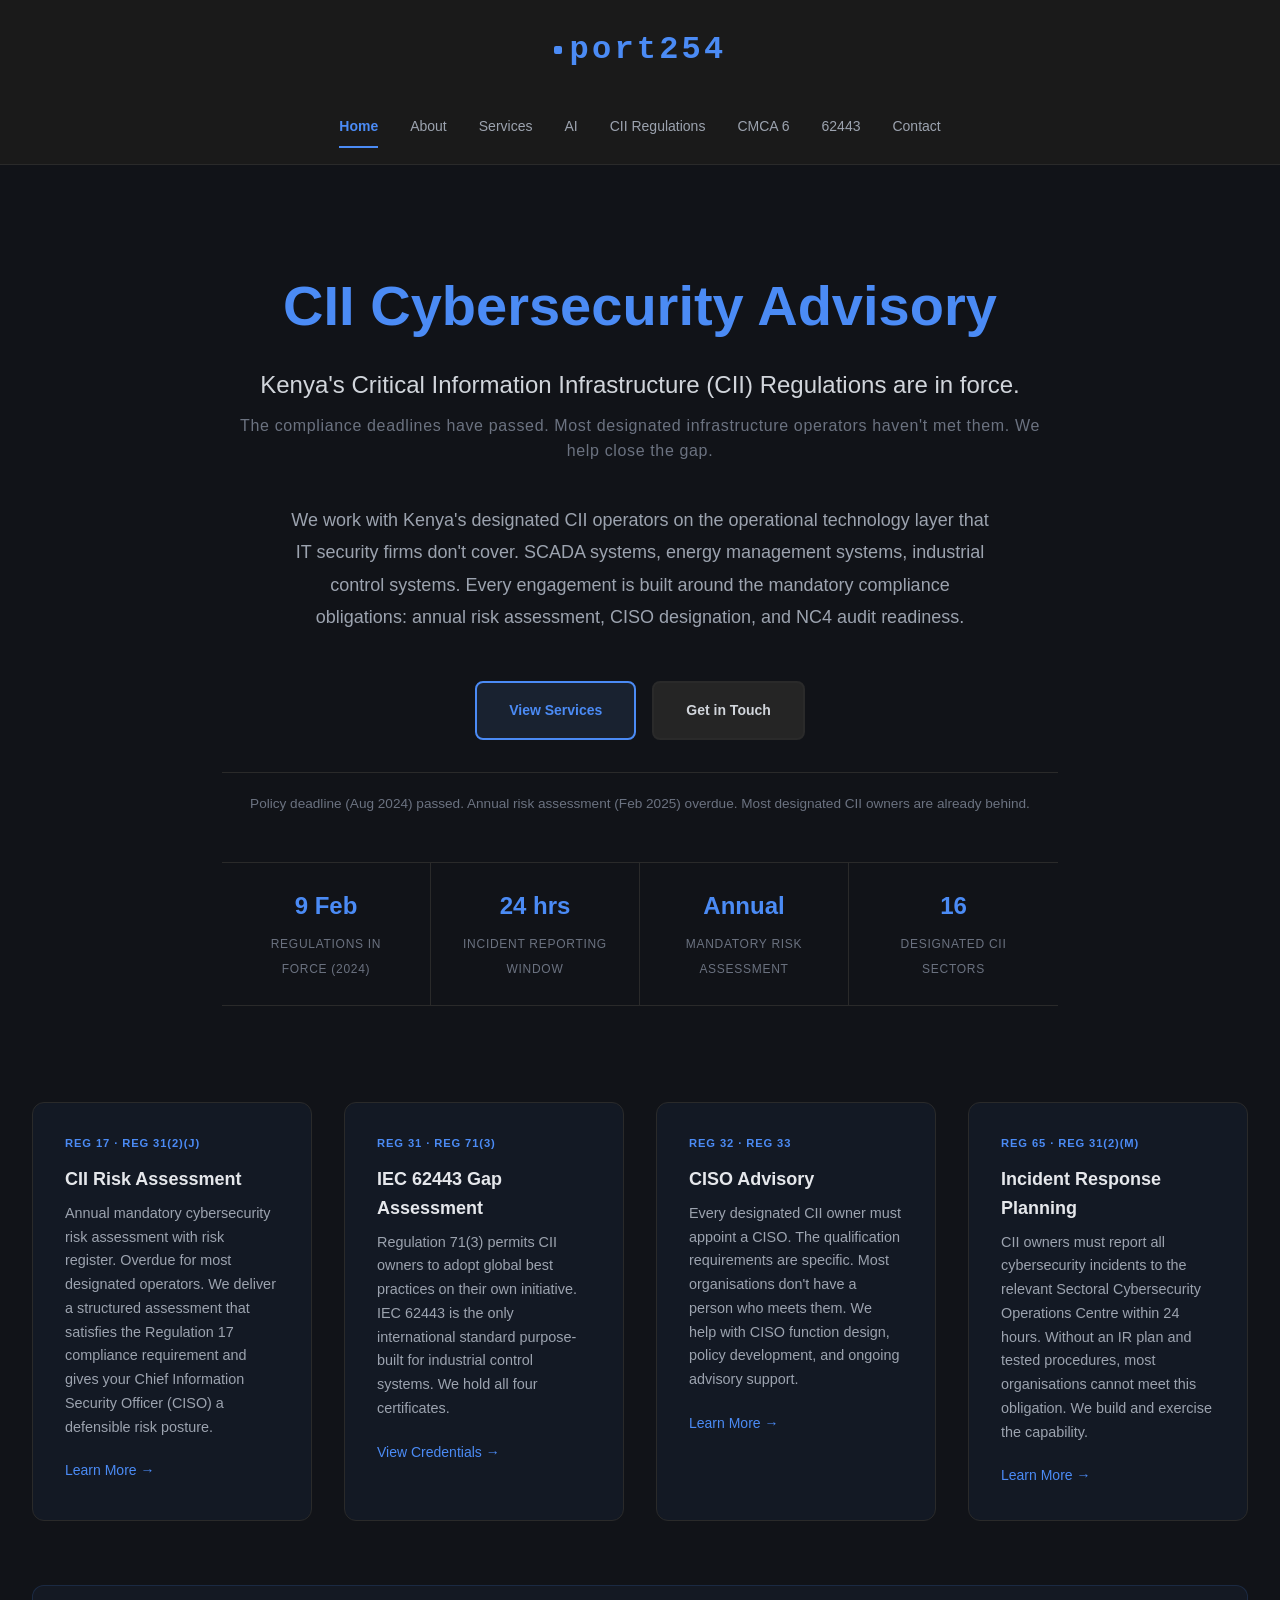
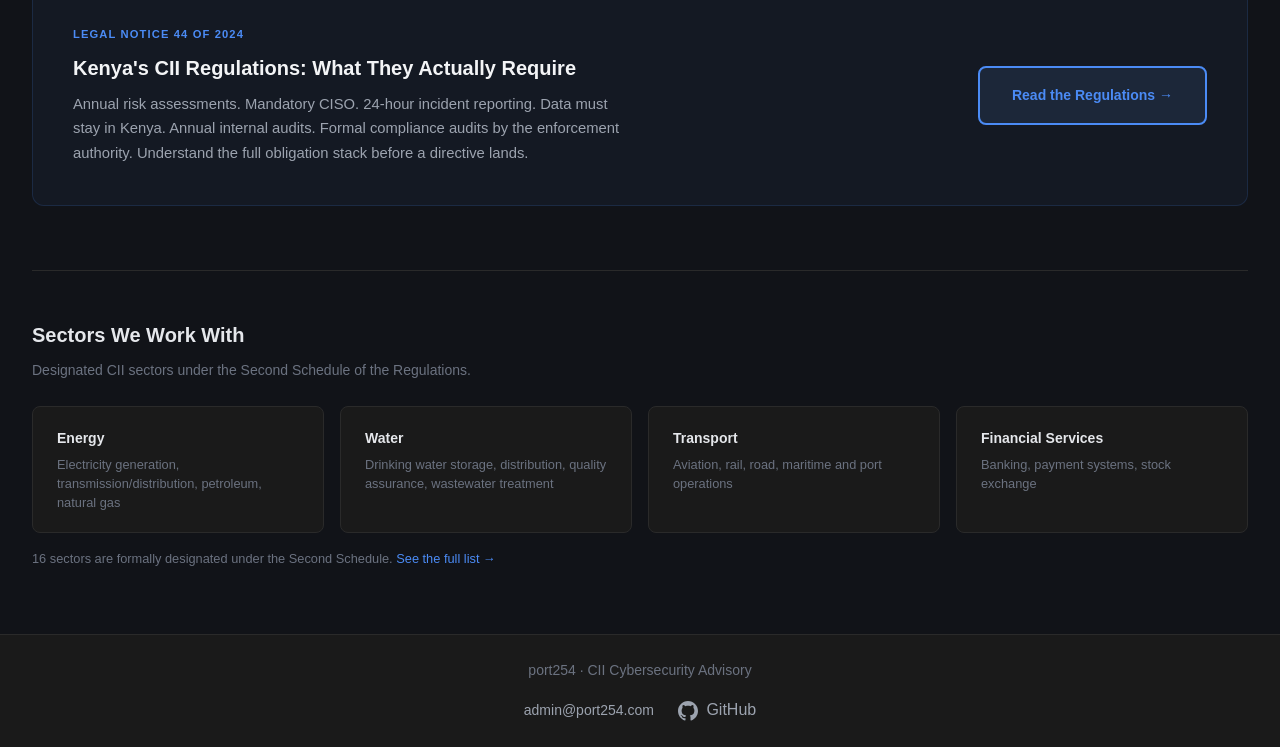
==== index.html @ 3ac2184a "Add AI Security page and nav item Adds a new "AI" menu heading and page describing AI red teaming an" ====
<!DOCTYPE html>
<html lang="en">
<head>
    <meta charset="UTF-8">
    <meta name="viewport" content="width=device-width, initial-scale=1.0">
    <title>port254 | CII Cybersecurity Advisory | Kenya</title>
    <meta name="description" content="CII cybersecurity advisory for Kenya's critical infrastructure operators. IEC 62443-anchored assessments, CISO advisory, incident response, and CII Regulations compliance under Legal Notice 44 of 2024.">
    <meta property="og:type" content="website">
    <meta property="og:url" content="https://port254.co.ke/">
    <meta property="og:title" content="port254 | CII Cybersecurity Advisory | Kenya">
    <meta property="og:description" content="Kenya's CII Regulations are in force. Compliance advisory for energy, water, transport, and financial sector critical infrastructure operators.">
    <link rel="icon" type="image/png" href="./images/favicon.png">
    <link rel="stylesheet" href="./css/style.css">
    <style>
        .hero {
            text-align: center;
            padding: 6rem 2rem 2rem;
            max-width: 900px;
            margin: 0 auto;
        }

        .hero-title {
            font-size: 3.5rem;
            color: #4B8BF5;
            margin-bottom: 1rem;
            font-weight: 700;
        }

        .hero-subtitle {
            font-size: 1.5rem;
            color: #d1d5db;
            margin-bottom: 0.5rem;
            font-weight: 400;
        }

        .hero-tagline {
            font-size: 1rem;
            color: #6b7280;
            margin-bottom: 2.5rem;
            letter-spacing: 0.04em;
            line-height: 1.6;
        }

        .hero-description {
            font-size: 1.125rem;
            color: #9ca3af;
            line-height: 1.8;
            max-width: 700px;
            margin: 0 auto 3rem;
        }

        .cta-buttons {
            display: flex;
            gap: 1rem;
            justify-content: center;
            flex-wrap: wrap;
        }

        .cta-button {
            display: inline-flex;
            align-items: center;
            gap: 0.5rem;
            padding: 1rem 2rem;
            background: rgba(96, 165, 250, 0.1);
            border: 2px solid #4B8BF5;
            border-radius: 0.5rem;
            color: #4B8BF5;
            text-decoration: none;
            font-weight: 600;
            transition: all 0.2s;
        }

        .cta-button:hover {
            background: rgba(96, 165, 250, 0.2);
            transform: translateY(-2px);
        }

        .cta-button.secondary {
            border-color: #2a2a2a;
            color: #d1d5db;
        }

        .cta-button.secondary:hover {
            border-color: #4B8BF5;
            color: #4B8BF5;
        }


        .stat-strip {
            display: grid;
            grid-template-columns: repeat(4, 1fr);
            border-top: 1px solid #2a2a2a;
            border-bottom: 1px solid #2a2a2a;
            margin: 3rem 0 0;
        }

        .stat-strip-item {
            padding: 1.5rem;
            text-align: center;
            border-right: 1px solid #2a2a2a;
        }

        .stat-strip-item:last-child {
            border-right: none;
        }

        .stat-strip-value {
            font-size: 1.5rem;
            font-weight: 700;
            color: #4B8BF5;
            display: block;
            margin-bottom: 0.25rem;
        }

        .stat-strip-label {
            font-size: 0.75rem;
            color: #6b7280;
            text-transform: uppercase;
            letter-spacing: 0.06em;
        }

        .features-section {
            max-width: 1280px;
            margin: 4rem auto;
            padding: 0 2rem;
        }

        .features-grid {
            display: grid;
            grid-template-columns: repeat(auto-fit, minmax(280px, 1fr));
            gap: 2rem;
            margin-top: 3rem;
        }

        .feature-card {
            background: rgba(59, 130, 246, 0.05);
            border: 1px solid #2a2a2a;
            border-radius: 0.75rem;
            padding: 2rem;
            transition: all 0.3s;
        }

        .feature-card:hover {
            border-color: #4B8BF5;
            transform: translateY(-4px);
        }

        .feature-title {
            font-size: 1.125rem;
            color: #e5e7eb;
            margin-bottom: 0.5rem;
            font-weight: 600;
        }

        .feature-reg {
            font-size: 0.7rem;
            font-weight: 700;
            text-transform: uppercase;
            letter-spacing: 0.08em;
            color: #4B8BF5;
            margin-bottom: 0.75rem;
        }

        .feature-description {
            color: #9ca3af;
            line-height: 1.65;
            font-size: 0.9rem;
        }

        .feature-link {
            color: #4B8BF5;
            text-decoration: none;
            font-weight: 500;
            display: inline-flex;
            align-items: center;
            gap: 0.5rem;
            margin-top: 1.25rem;
            font-size: 0.875rem;
        }

        .feature-link:hover {
            text-decoration: underline;
        }

        @media (max-width: 768px) {
            .hero-title { font-size: 2.5rem; }
            .hero-subtitle { font-size: 1.25rem; }
            .features-grid { grid-template-columns: 1fr; }
            .stat-strip { grid-template-columns: repeat(2, 1fr); }
            .stat-strip-item:nth-child(2) { border-right: none; }
        }
    </style>
</head>
<body>
    <!-- Header -->
    <header class="header">
        <div class="container">
            <a href="index.html" style="text-decoration: none;">
                <h1 class="logo">port254</h1>
            </a>
        </div>
    </header>

    <!-- Navigation -->
    <div class="filters-section">
        <div class="container">
            <nav class="nav-menu" style="justify-content: center;">
                <a href="index.html" class="nav-link active">Home</a>
                <a href="about.html" class="nav-link">About</a>
                <a href="services.html" class="nav-link">Services</a>
                <a href="ai.html" class="nav-link">AI</a>
                <a href="cii.html" class="nav-link">CII Regulations</a>
                <a href="cmca6.html" class="nav-link">CMCA 6</a>
                <a href="iec62443.html" class="nav-link">62443</a>
                <a href="contact.html" class="nav-link">Contact</a>
            </nav>
        </div>
    </div>

    <!-- Hero -->
    <div class="hero">
        <h1 class="hero-title">CII Cybersecurity Advisory</h1>
        <p class="hero-subtitle">Kenya's Critical Information Infrastructure (CII) Regulations are in force.</p>
        <p class="hero-tagline">The compliance deadlines have passed. Most designated infrastructure operators haven't met them. We help close the gap.</p>
        <p class="hero-description">We work with Kenya's designated CII operators on the operational technology layer that IT security firms don't cover. SCADA systems, energy management systems, industrial control systems. Every engagement is built around the mandatory compliance obligations: annual risk assessment, CISO designation, and NC4 audit readiness.</p>
        <div class="cta-buttons">
            <a href="services.html" class="cta-button">View Services</a>
            <a href="contact.html" class="cta-button secondary">Get in Touch</a>
        </div>

        <p style="font-size: 0.85rem; color: #6b7280; margin-top: 2rem; border-top: 1px solid #2a2a2a; padding-top: 1.25rem;">Policy deadline (Aug 2024) passed. Annual risk assessment (Feb 2025) overdue. Most designated CII owners are already behind.</p>

        <div class="stat-strip">
            <div class="stat-strip-item">
                <span class="stat-strip-value">9 Feb</span>
                <span class="stat-strip-label">Regulations in force (2024)</span>
            </div>
            <div class="stat-strip-item">
                <span class="stat-strip-value">24 hrs</span>
                <span class="stat-strip-label">Incident reporting window</span>
            </div>
            <div class="stat-strip-item">
                <span class="stat-strip-value">Annual</span>
                <span class="stat-strip-label">Mandatory risk assessment</span>
            </div>
            <div class="stat-strip-item">
                <span class="stat-strip-value">16</span>
                <span class="stat-strip-label">Designated CII sectors</span>
            </div>
        </div>
    </div>

    <!-- Features Section -->
    <div class="features-section">
        <div class="features-grid">
            <!-- CII Risk Assessment -->
            <div class="feature-card">
                <div class="feature-reg">Reg 17 · Reg 31(2)(j)</div>
                <h3 class="feature-title">CII Risk Assessment</h3>
                <p class="feature-description">Annual mandatory cybersecurity risk assessment with risk register. Overdue for most designated operators. We deliver a structured assessment that satisfies the Regulation 17 compliance requirement and gives your Chief Information Security Officer (CISO) a defensible risk posture.</p>
                <a href="services.html" class="feature-link">Learn More →</a>
            </div>

            <!-- IEC 62443 -->
            <div class="feature-card">
                <div class="feature-reg">Reg 31 · Reg 71(3)</div>
                <h3 class="feature-title">IEC 62443 Gap Assessment</h3>
                <p class="feature-description">Regulation 71(3) permits CII owners to adopt global best practices on their own initiative. IEC 62443 is the only international standard purpose-built for industrial control systems. We hold all four certificates.</p>
                <a href="iec62443.html" class="feature-link">View Credentials →</a>
            </div>

            <!-- CISO Advisory -->
            <div class="feature-card">
                <div class="feature-reg">Reg 32 · Reg 33</div>
                <h3 class="feature-title">CISO Advisory</h3>
                <p class="feature-description">Every designated CII owner must appoint a CISO. The qualification requirements are specific. Most organisations don't have a person who meets them. We help with CISO function design, policy development, and ongoing advisory support.</p>
                <a href="services.html" class="feature-link">Learn More →</a>
            </div>

            <!-- Incident Response -->
            <div class="feature-card">
                <div class="feature-reg">Reg 65 · Reg 31(2)(m)</div>
                <h3 class="feature-title">Incident Response Planning</h3>
                <p class="feature-description">CII owners must report all cybersecurity incidents to the relevant Sectoral Cybersecurity Operations Centre within 24 hours. Without an IR plan and tested procedures, most organisations cannot meet this obligation. We build and exercise the capability.</p>
                <a href="services.html" class="feature-link">Learn More →</a>
            </div>
        </div>
    </div>

    <!-- CII Regulations Banner -->
    <div style="max-width: 1280px; margin: 0 auto 4rem; padding: 0 2rem;">
        <div style="background: rgba(75, 139, 245, 0.05); border: 1px solid rgba(75, 139, 245, 0.15); border-radius: 0.75rem; padding: 2.5rem; display: flex; align-items: center; justify-content: space-between; gap: 2rem; flex-wrap: wrap;">
            <div>
                <p style="font-size: 0.7rem; font-weight: 700; text-transform: uppercase; letter-spacing: 0.1em; color: #4B8BF5; margin-bottom: 0.5rem;">Legal Notice 44 of 2024</p>
                <h3 style="font-size: 1.25rem; color: #f3f4f6; font-weight: 600; margin-bottom: 0.5rem;">Kenya's CII Regulations: What They Actually Require</h3>
                <p style="color: #9ca3af; font-size: 0.925rem; line-height: 1.65; max-width: 560px;">Annual risk assessments. Mandatory CISO. 24-hour incident reporting. Data must stay in Kenya. Annual internal audits. Formal compliance audits by the enforcement authority. Understand the full obligation stack before a directive lands.</p>
            </div>
            <a href="cii.html" class="cta-button" style="flex-shrink: 0;">Read the Regulations →</a>
        </div>
    </div>

    <!-- Sectors -->
    <div style="max-width: 1280px; margin: 0 auto 4rem; padding: 0 2rem;">
        <div style="border-top: 1px solid #2a2a2a; padding-top: 3rem;">
            <h2 style="font-size: 1.25rem; color: #e5e7eb; font-weight: 600; margin-bottom: 0.5rem;">Sectors We Work With</h2>
            <p style="color: #6b7280; font-size: 0.875rem; margin-bottom: 1.5rem;">Designated CII sectors under the Second Schedule of the Regulations.</p>
            <div style="display: grid; grid-template-columns: repeat(auto-fit, minmax(220px, 1fr)); gap: 1rem;">
                <div style="background: #1a1a1a; border: 1px solid #2a2a2a; border-radius: 0.5rem; padding: 1.25rem 1.5rem;">
                    <p style="font-size: 0.875rem; font-weight: 600; color: #e5e7eb; margin-bottom: 0.35rem;">Energy</p>
                    <p style="font-size: 0.8rem; color: #6b7280; line-height: 1.5;">Electricity generation, transmission/distribution, petroleum, natural gas</p>
                </div>
                <div style="background: #1a1a1a; border: 1px solid #2a2a2a; border-radius: 0.5rem; padding: 1.25rem 1.5rem;">
                    <p style="font-size: 0.875rem; font-weight: 600; color: #e5e7eb; margin-bottom: 0.35rem;">Water</p>
                    <p style="font-size: 0.8rem; color: #6b7280; line-height: 1.5;">Drinking water storage, distribution, quality assurance, wastewater treatment</p>
                </div>
                <div style="background: #1a1a1a; border: 1px solid #2a2a2a; border-radius: 0.5rem; padding: 1.25rem 1.5rem;">
                    <p style="font-size: 0.875rem; font-weight: 600; color: #e5e7eb; margin-bottom: 0.35rem;">Transport</p>
                    <p style="font-size: 0.8rem; color: #6b7280; line-height: 1.5;">Aviation, rail, road, maritime and port operations</p>
                </div>
                <div style="background: #1a1a1a; border: 1px solid #2a2a2a; border-radius: 0.5rem; padding: 1.25rem 1.5rem;">
                    <p style="font-size: 0.875rem; font-weight: 600; color: #e5e7eb; margin-bottom: 0.35rem;">Financial Services</p>
                    <p style="font-size: 0.8rem; color: #6b7280; line-height: 1.5;">Banking, payment systems, stock exchange</p>
                </div>
            </div>
            <p style="margin-top: 1rem; font-size: 0.8rem; color: #6b7280;">16 sectors are formally designated under the Second Schedule. <a href="cii.html" style="color: #4B8BF5; text-decoration: none;">See the full list →</a></p>
        </div>
    </div>

    <!-- Footer -->
    <footer class="footer">
        <div class="container">
            <p style="margin-bottom: 1rem;">port254 &middot; CII Cybersecurity Advisory</p>
            <div style="display: flex; justify-content: center; gap: 1.5rem; margin-top: 1rem; flex-wrap: wrap; align-items: center;">
                <a href="mailto:admin@port254.com" style="color: #9ca3af; text-decoration: none; transition: color 0.2s; font-size: 0.875rem;" onmouseover="this.style.color='#4B8BF5'" onmouseout="this.style.color='#9ca3af'">admin@port254.com</a>
                <a href="https://github.com/254kamikaze" target="_blank" style="color: #9ca3af; text-decoration: none; transition: color 0.2s;" onmouseover="this.style.color='#4B8BF5'" onmouseout="this.style.color='#9ca3af'">
                    <svg width="20" height="20" fill="currentColor" viewBox="0 0 24 24" style="vertical-align: middle; margin-right: 0.25rem;">
                        <path d="M12 0c-6.626 0-12 5.373-12 12 0 5.302 3.438 9.8 8.207 11.387.599.111.793-.261.793-.577v-2.234c-3.338.726-4.033-1.416-4.033-1.416-.546-1.387-1.333-1.756-1.333-1.756-1.089-.745.083-.729.083-.729 1.205.084 1.839 1.237 1.839 1.237 1.07 1.834 2.807 1.304 3.492.997.107-.775.418-1.305.762-1.604-2.665-.305-5.467-1.334-5.467-5.931 0-1.311.469-2.381 1.236-3.221-.124-.303-.535-1.524.117-3.176 0 0 1.008-.322 3.301 1.23.957-.266 1.983-.399 3.003-.404 1.02.005 2.047.138 3.006.404 2.291-1.552 3.297-1.23 3.297-1.23.653 1.653.242 2.874.118 3.176.77.84 1.235 1.911 1.235 3.221 0 4.609-2.807 5.624-5.479 5.921.43.372.823 1.102.823 2.222v3.293c0 .319.192.694.801.576 4.765-1.589 8.199-6.086 8.199-11.386 0-6.627-5.373-12-12-12z"/>
                    </svg>
                    GitHub
                </a>
            </div>
        </div>
    </footer>
</body>
</html>
---- css/style.css ----
* {
    margin: 0;
    padding: 0;
    box-sizing: border-box;
}

body {
    font-family: -apple-system, BlinkMacSystemFont, 'Segoe UI', Roboto, 'Helvetica Neue', Arial, sans-serif;
    background-color: #111318;
    color: #f3f4f6;
    line-height: 1.6;
}

.container {
    max-width: 1280px;
    margin: 0 auto;
    padding: 0 1.5rem;
}

/* Header */
.header {
    background-color: #1a1a1a;
    padding: 1.5rem 1.5rem 1rem;
}

.logo {
    font-family: 'Courier New', 'Consolas', monospace;
    font-size: 2rem;
    font-weight: 700;
    color: #4B8BF5;
    text-align: center;
    letter-spacing: 0.1em;
    display: flex;
    align-items: center;
    justify-content: center;
    gap: 0.5rem;
}

.logo::before {
    content: '';
    display: inline-block;
    width: 8px;
    height: 8px;
    background: #4B8BF5;
    border-radius: 2px;
}

/* Subtitle Section */
.subtitle-section {
    background-color: #1a1a1a;
    border-bottom: 1px solid #2a2a2a;
    padding: 0.5rem 1.5rem 1.5rem;
}

.subtitle-content {
    text-align: center;
    margin-bottom: 1.5rem;
}

.subtitle {
    color: #9ca3af;
    font-size: 1rem;
}

/* Search */
.search-container {
    display: flex;
    gap: 0.75rem;
    max-width: 768px;
    margin: 0 auto;
}

.search-wrapper {
    position: relative;
    flex: 1;
}

.search-icon {
    position: absolute;
    left: 1rem;
    top: 50%;
    transform: translateY(-50%);
    width: 1.25rem;
    height: 1.25rem;
    color: #6b7280;
}

.search-input {
    width: 100%;
    background-color: #252525;
    border: 1px solid #3a3a3a;
    border-radius: 0.5rem;
    padding: 0.75rem 1rem 0.75rem 3rem;
    color: #f3f4f6;
    font-size: 0.875rem;
}

.search-input:focus {
    outline: none;
    border-color: #4B8BF5;
}

.btn-primary {
    background-color: #4B8BF5;
    color: white;
    padding: 0.75rem 1.5rem;
    border-radius: 0.5rem;
    font-weight: 500;
    border: none;
    cursor: pointer;
    font-size: 0.875rem;
    transition: background-color 0.2s;
}

.btn-primary:hover {
    background-color: #3b73d1;
}

.cta-button {
    display: inline-block;
    background-color: #4B8BF5;
    color: white;
    padding: 0.75rem 1.5rem;
    border-radius: 0.5rem;
    font-weight: 600;
    font-size: 0.875rem;
    text-decoration: none;
    transition: background-color 0.2s;
}

.cta-button:hover {
    background-color: #3b73d1;
}

.cta-button.secondary {
    background-color: #252525;
    color: #e5e7eb;
}

.cta-button.secondary:hover {
    background-color: #2f2f2f;
}

/* Filters & Navigation */
.filters-section {
    background-color: #1a1a1a;
    border-bottom: 1px solid #2a2a2a;
    padding: 1rem 1.5rem;
}

.filters-nav-wrapper {
    display: flex;
    align-items: center;
    justify-content: space-between;
}

.quick-filters {
    display: flex;
    align-items: center;
    gap: 1rem;
}

.filter-label {
    font-size: 0.875rem;
    font-weight: 600;
    color: #9ca3af;
    text-transform: uppercase;
}

.filter-buttons {
    display: flex;
    gap: 0.5rem;
}

.filter-btn {
    padding: 0.5rem 1rem;
    border-radius: 0.375rem;
    font-weight: 500;
    font-size: 0.875rem;
    border: none;
    cursor: pointer;
    background-color: #252525;
    color: #9ca3af;
    transition: all 0.2s;
}

.filter-btn:hover {
    background-color: #2f2f2f;
}

.filter-btn.active {
    background-color: #4B8BF5;
    color: white;
}

/* Navigation Menu */
.nav-menu {
    display: flex;
    gap: 2rem;
}

.nav-link {
    color: #9ca3af;
    font-size: 0.875rem;
    font-weight: 500;
    text-decoration: none;
    padding: 0.5rem 0;
    border-bottom: 2px solid transparent;
    transition: color 0.2s;
}

.nav-link:hover {
    color: #e5e7eb;
}

.nav-link.active {
    color: #4B8BF5;
    font-weight: 600;
    border-bottom-color: #4B8BF5;
}

/* Stats Section */
.stats-section {
    background-color: #1a1a1a;
    border-bottom: 1px solid #2a2a2a;
    padding: 1rem 1.5rem;
}

.stats-grid {
    display: grid;
    grid-template-columns: repeat(5, 1fr);
    gap: 0.25rem;
}

.stat-card {
    background-color: #252525;
    border: 1px solid #3a3a3a;
    border-radius: 0.25rem;
    padding: 0.25rem 0.5rem;
    text-align: center;
}

.stat-value {
    font-size: 0.875rem;
    font-weight: bold;
    color: #4B8BF5;
}

.stat-value-orange {
    color: #ffa94d;
}

.stat-label {
    font-size: 0.5rem;
    color: #9ca3af;
    text-transform: uppercase;
    margin-top: 0.125rem;
}

/* Honeypot Card */
.honeypot-card {
    background-color: #1e293b;
    border: 2px solid #10b981;
    box-shadow: 0 0 20px rgba(16, 185, 129, 0.15);
}

.honeypot-header {
    display: flex;
    align-items: center;
    gap: 0.5rem;
    margin-bottom: 0.5rem;
    justify-content: center;
}

.honeypot-icon {
    width: 1.25rem;
    height: 1.25rem;
    color: #10b981;
}

.honeypot-label {
    font-size: 0.75rem;
    color: #9ca3af;
    text-transform: uppercase;
    font-weight: 600;
}

.honeypot-detail {
    font-size: 0.75rem;
    color: #64748b;
    margin-bottom: 0.5rem;
}

.honeypot-events {
    font-size: 0.875rem;
    color: #e2e8f0;
    font-weight: 600;
}

.events-count {
    color: #4B8BF5;
}

/* Cards Section */
.cards-section {
    padding: 2rem 1.5rem;
}

.cards-grid {
    display: grid;
    grid-template-columns: repeat(auto-fill, minmax(350px, 1fr));
    gap: 1.5rem;
}

.detection-card {
    background-color: #1a1a1a;
    border: 1px solid #2a2a2a;
    border-radius: 0.5rem;
    overflow: hidden;
    display: flex;
    flex-direction: column;
    transition: border-color 0.3s;
    cursor: pointer;
}

.detection-card:hover {
    border-color: #4B8BF5;
}

.card-badges {
    padding: 1rem 1rem 0.75rem;
    display: flex;
    gap: 0.5rem;
}

.badge {
    font-size: 0.75rem;
    font-weight: 600;
    padding: 0.25rem 0.75rem;
    border-radius: 0.375rem;
}

.badge-protocol-abuse { background-color: rgba(168, 85, 247, 0.15); color: #d8b4fe; }
.badge-network { background-color: rgba(6, 182, 212, 0.15); color: #a5f3fc; }
.badge-fraud { background-color: rgba(236, 72, 153, 0.15); color: #f9a8d4; }
.badge-auth { background-color: rgba(251, 191, 36, 0.15); color: #fde68a; }

.badge-critical { background-color: rgba(244, 63, 94, 0.15); color: #fda4af; }
.badge-high { background-color: rgba(251, 146, 60, 0.15); color: #fdba74; }
.badge-medium { background-color: rgba(250, 204, 21, 0.15); color: #fde047; }
.badge-low { background-color: rgba(59, 130, 246, 0.15); color: #93c5fd; }

.card-title {
    padding: 0 1rem 0.75rem;
    color: white;
    font-weight: 600;
    font-size: 1.125rem;
    line-height: 1.4;
}

.card-identifier {
    padding: 0 1rem 0.75rem;
}

.card-identifier code {
    font-size: 0.75rem;
    color: #9ca3af;
    background-color: #252525;
    padding: 0.25rem 0.5rem;
    border-radius: 0.25rem;
    font-family: 'Courier New', monospace;
}

.card-description {
    padding: 0 1rem 1rem;
    flex: 1;
    font-size: 0.875rem;
    color: #9ca3af;
    line-height: 1.6;
}

.card-tags {
    padding: 0 1rem 1rem;
    display: flex;
    flex-wrap: wrap;
    gap: 0.25rem;
}

.tag {
    font-size: 0.75rem;
    background-color: #252525;
    color: #9ca3af;
    padding: 0.25rem 0.5rem;
    border-radius: 0.25rem;
}

.card-mapping {
    padding: 0 1rem 1rem;
    display: flex;
    flex-wrap: wrap;
    gap: 0.25rem;
}

.mapping-badge {
    font-size: 0.75rem;
    padding: 0.25rem 0.5rem;
    border-radius: 0.25rem;
}

.mapping-mitre {
    background-color: rgba(96, 165, 250, 0.15);
    color: #93c5fd;
}

.mapping-iec {
    background-color: rgba(192, 132, 252, 0.15);
    color: #c084fc;
}

.card-footer {
    padding: 0.75rem 1rem;
    border-top: 1px solid #2a2a2a;
    background-color: rgba(37, 37, 37, 0.5);
}

.card-link {
    font-size: 0.875rem;
    color: #4B8BF5;
    display: flex;
    align-items: center;
    gap: 0.5rem;
    font-weight: 500;
    text-decoration: none;
}

/* Modal - CENTERED */
.modal {
    display: none;
    position: fixed;
    z-index: 1000;
    left: 0;
    top: 0;
    width: 100%;
    height: 100%;
    background-color: rgba(0, 0, 0, 0.9);
    overflow-y: auto;
    padding: 1rem;
}

.modal.active {
    display: flex;
    align-items: center;
    justify-content: center;
}

.modal-content {
    background-color: #1a1a1a;
    border: 1px solid #2a2a2a;
    border-radius: 0.75rem;
    max-width: 1600px;
    width: 98%;
    max-height: 95vh;
    display: flex;
    flex-direction: column;
}

.modal-header {
    background-color: #1a1a1a;
    border-bottom: 1px solid #2a2a2a;
    padding: 1.5rem;
    display: flex;
    align-items: flex-start;
    justify-content: space-between;
}

.modal-title {
    font-size: 1.5rem;
    font-weight: bold;
    color: #f3f4f6;
    margin-bottom: 0.5rem;
}

.modal-badges {
    display: flex;
    gap: 0.5rem;
    margin-top: 0.5rem;
}

.modal-close {
    background: none;
    border: none;
    color: #9ca3af;
    font-size: 2rem;
    cursor: pointer;
    line-height: 1;
    padding: 0;
    width: 2rem;
    height: 2rem;
    display: flex;
    align-items: center;
    justify-content: center;
    transition: color 0.2s;
}

.modal-close:hover {
    color: white;
}

/* NEW LAYOUT - 2 columns */
.modal-body {
    padding: 1.5rem;
    display: flex;
    flex-direction: column;
    gap: 1.5rem;
    overflow-y: auto;
    flex: 1;
}

.modal-body-top {
    display: grid;
    grid-template-columns: 1fr 1fr;
    gap: 1.5rem;
}

/* Left Column */
.left-column {
    display: flex;
    flex-direction: column;
    gap: 1.5rem;
}

/* Right Column */
.right-column {
    display: flex;
    flex-direction: column;
    gap: 1rem;
}

.modal-section {
    margin-bottom: 0;
}

.section-title {
    font-size: 0.7rem;
    font-weight: 600;
    color: #9ca3af;
    margin-bottom: 0.75rem;
    text-transform: uppercase;
    letter-spacing: 0.05em;
}

.modal-text {
    color: #e5e7eb;
    line-height: 1.6;
    font-size: 0.813rem;
}

/* Mappings Row */
.mappings-row {
    display: grid;
    grid-template-columns: 1fr 1fr;
    gap: 1rem;
    height: 700px;
}

.mapping-column {
    display: flex;
    flex-direction: column;
    background-color: #252525;
    border: 1px solid #3a3a3a;
    border-radius: 0.5rem;
    padding: 1rem;
    overflow-y: auto;
}

.badge-list {
    display: flex;
    flex-direction: column;
    gap: 0.5rem;
    margin-bottom: 0.75rem;
}

.mapping-badge {
    font-size: 0.75rem;
    padding: 0.5rem 0.75rem;
    border-radius: 0.375rem;
    border: 1px solid;
    text-align: center;
    background-color: transparent;
}

.mapping-mitre {
    color: #93c5fd;
    border-color: rgba(96, 165, 250, 0.5);
}

.mapping-iec {
    color: #c084fc;
    border-color: rgba(192, 132, 252, 0.5);
}

.mapping-description {
    padding: 0.75rem;
    background-color: #1a1a1a;
    border-radius: 0.375rem;
    font-size: 0.75rem;
    color: #9ca3af;
    line-height: 1.5;
}

.mapping-description strong {
    color: #e5e7eb;
    display: block;
    margin-bottom: 0.4rem;
    font-size: 0.813rem;
}

.tag-list {
    display: flex;
    flex-wrap: wrap;
    gap: 0.5rem;
}

/* Lab Testing - Right Column */
.lab-testing-section {
    
    border: 1px solid rgba(59, 130, 246, 0.2);
    border-radius: 0.5rem;
    padding: 1.25rem;
    margin-top: 1rem;
}

.lab-header {
    display: flex;
    align-items: center;
    gap: 0.5rem;
    margin-bottom: 0.75rem;
}

.lab-header svg {
    color: #4B8BF5;
    width: 16px;
    height: 16px;
}

.lab-header .section-title {
    margin: 0;
    font-size: 0.7rem;
}

.lab-description {
    color: #9ca3af;
    font-size: 0.813rem;
    line-height: 1.5;
    margin-bottom: 0;
}

.lab-description strong {
    color: #e5e7eb;
    font-size: 0.875rem;
}

.btn-trigger {
    display: inline-flex;
    align-items: center;
    justify-content: center;
    gap: 0.5rem;
    background: linear-gradient(135deg, #3b82f6 0%, #2563eb 100%);
    color: white;
    padding: 0.875rem 1.25rem;
    border-radius: 0.5rem;
    font-weight: 600;
    border: none;
    cursor: pointer;
    font-size: 0.875rem;
    transition: all 0.2s;
    box-shadow: 0 4px 12px rgba(59, 130, 246, 0.3);
    width: 100%;
    margin-top: 1rem;
}

.btn-trigger:hover {
    transform: translateY(-2px);
    box-shadow: 0 6px 16px rgba(59, 130, 246, 0.4);
    background: linear-gradient(135deg, #2563eb 0%, #1d4ed8 100%);
}

.btn-trigger:active {
    transform: translateY(0);
}

.btn-trigger svg {
    width: 1rem;
    height: 1rem;
}

.lab-status {
    display: flex;
    align-items: center;
    gap: 0.5rem;
    padding: 0.75rem 1rem;
    background-color: rgba(96, 165, 250, 0.1);
    border: 1px solid rgba(96, 165, 250, 0.3);
    border-radius: 0.375rem;
    color: #93c5fd;
    font-size: 0.875rem;
    margin-top: 1rem;
}

.status-icon {
    font-size: 1.25rem;
    animation: pulse 1.5s ease-in-out infinite;
}

@keyframes pulse {
    0%, 100% { opacity: 1; }
    50% { opacity: 0.5; }
}

.lab-results {
    padding: 1rem;
    border: 0px solid #10b981;
    border-radius: 0.375rem;
    animation: slideIn 0.3s ease-out;
    margin-top: 1rem;
}

@keyframes slideIn {
    from {
        opacity: 0;
        transform: translateY(-10px);
    }
    to {
        opacity: 1;
        transform: translateY(0);
    }
}

.lab-results h4 {
    color: #10b981;
    font-size: 0.938rem;
    font-weight: 600;
    margin-bottom: 0.75rem;
}

.lab-results ul {
    list-style: none;
    padding: 0;
}

.lab-results li {
    padding: 0.5rem 0;
    border-bottom: 0px solid rgba(16, 185, 129, 0.1);
    color: #9ca3af;
    font-size: 0.813rem;
}

.lab-results li:last-child {
    border-bottom: none;
}

.lab-results li::before {
    content: "✓ ";
    color: #10b981;
    font-weight: bold;
    margin-right: 0.5rem;
}

.lab-results a {
    color: #4B8BF5;
    text-decoration: underline;
}

/* Resource Frames */
.resource-frame {
    background-color: #111318;
    border: 1px solid #2a2a2a;
    border-radius: 0.5rem;
    overflow: hidden;
    margin-bottom: 1rem;
}

.resource-frame:last-child {
    margin-bottom: 0;
}

.resource-frame-header {
    display: flex;
    align-items: center;
    gap: 0.5rem;
    padding: 0.75rem 1rem;
    background-color: #1a1a1a;
    border-bottom: 1px solid #2a2a2a;
}

.resource-frame-header svg {
    color: #4B8BF5;
    flex-shrink: 0;
    width: 16px;
    height:16px;
    
}

.resource-frame-header span {
    flex: 1;
    font-size: 0.875rem;
    font-weight: 500;
    color: #e5e7eb;
}

.open-external {
    color: #9ca3af;
    transition: color 0.2s;
}

.open-external:hover {
    color: #4B8BF5;
}

.iframe-container {
    position: relative;
    width: 100%;
    padding-bottom: 50%;
    height: 0;
    overflow: hidden;
    background-color: #0a0a0a;
}

.iframe-container.kibana {
    padding-bottom: 55%;
}

.iframe-container iframe {
    position: absolute;
    top: 0;
    left: 0;
    width: 100%;
    height: 100%;
    border: none;
}

.iframe-placeholder {
    position: absolute;
    top: 0;
    left: 0;
    width: 100%;
    height: 100%;
    display: flex;
    flex-direction: column;
    align-items: center;
    justify-content: center;
    gap: 0.75rem;
    color: #6b7280;
}

.iframe-container iframe {
    position: absolute;
    top: 0;
    left: 0;
    width: 100%;
    height: 100%;
    border: none;
    z-index: 2;
}

.iframe-placeholder {
    position: absolute;
    top: 0;
    left: 0;
    width: 100%;
    height: 100%;
    display: flex;
    flex-direction: column;
    align-items: center;
    justify-content: center;
    gap: 0.75rem;
    color: #6b7280;
    z-index: 1;
}

/* Hide placeholder when iframe has content */
.iframe-container iframe[src]:not([src=""]) ~ .iframe-placeholder {
    display: none;
}

.iframe-placeholder svg {
    width: 3rem;
    height: 3rem;
    color: #4b5563;
}

.iframe-placeholder p {
    font-weight: 500;
    font-size: 0.938rem;
    margin: 0;
}

.iframe-placeholder small {
    font-size: 0.75rem;
    color: #6b7280;
}

.modal-footer {
    border-top: 1px solid #2a2a2a;
    padding: 0.75rem 1.5rem;
    display: flex;
    align-items: center;
    justify-content: space-between;
    font-size: 0.75rem;
    color: #6b7280;
}

.modal-date {
    color: #6b7280;
}

.modal-source {
    color: #6b7280;
}

/* No Results */
.no-results {
    text-align: center;
    padding: 4rem 0;
}

.no-results p {
    color: #6b7280;
    font-size: 1.125rem;
}

/* Footer */
.footer {
    background-color: #1a1a1a;
    border-top: 1px solid #2a2a2a;
    padding: 1.5rem;
    margin-top: 3rem;
}

.footer p {
    text-align: center;
    color: #6b7280;
    font-size: 0.875rem;
}

/* Responsive */
@media (max-width: 1024px) {
    .stats-grid {
        grid-template-columns: repeat(3, 1fr);
    }

    .honeypot-card {
        grid-column: span 3;
    }

    .filters-nav-wrapper {
        flex-direction: column;
        gap: 1rem;
        align-items: flex-start;
    }

    .nav-menu {
        width: 100%;
        justify-content: flex-start;
    }

    .modal-body-top {
        grid-template-columns: 1fr;
    }
}

@media (max-width: 768px) {
    .stats-grid {
        grid-template-columns: repeat(2, 1fr);
    }

    .cards-grid {
        grid-template-columns: 1fr;
    }

    .mappings-row {
        grid-template-columns: 1fr;
    }

    .search-container {
        flex-direction: column;
    }
}

/* ===========================================
   NEW COMPONENTS - Site Overhaul 2025
   =========================================== */

/* Navigation Dropdown */
.nav-dropdown {
    position: relative;
}

.nav-dropdown-toggle {
    color: #9ca3af;
    font-size: 0.875rem;
    font-weight: 500;
    text-decoration: none;
    padding: 0.5rem 0;
    border-bottom: 2px solid transparent;
    transition: color 0.2s;
    cursor: pointer;
    background: none;
    border: none;
    font-family: inherit;
    display: inline-flex;
    align-items: center;
    gap: 0.35rem;
}

.nav-dropdown-toggle:hover {
    color: #e5e7eb;
}

.nav-dropdown-toggle.active {
    color: #4B8BF5;
    font-weight: 600;
}

.nav-dropdown-toggle svg {
    width: 12px;
    height: 12px;
    transition: transform 0.2s;
}

.nav-dropdown:hover .nav-dropdown-toggle svg {
    transform: rotate(180deg);
}

.nav-dropdown-menu {
    display: none;
    position: absolute;
    top: 100%;
    left: 50%;
    transform: translateX(-50%);
    background-color: #1a1a1a;
    border: 1px solid #2a2a2a;
    border-radius: 0.5rem;
    min-width: 200px;
    padding: 0.5rem 0;
    z-index: 100;
    box-shadow: 0 8px 24px rgba(0, 0, 0, 0.4);
    padding-top: 1rem;
}

.nav-dropdown-menu::before {
    content: '';
    position: absolute;
    top: -0.5rem;
    left: 0;
    right: 0;
    height: 1rem;
}

.nav-dropdown:hover .nav-dropdown-menu {
    display: block;
}

.nav-dropdown-item {
    display: block;
    padding: 0.625rem 1.25rem;
    color: #9ca3af;
    text-decoration: none;
    font-size: 0.875rem;
    transition: all 0.15s;
    white-space: nowrap;
}

.nav-dropdown-item:hover {
    color: #e5e7eb;
    background-color: #252525;
}

.nav-dropdown-item.active {
    color: #4B8BF5;
}

/* Page Hero */
.page-hero {
    border-bottom: 1px solid #2a2a2a;
    padding: 4rem 1.5rem;
    text-align: center;
}

.page-hero h1 {
    font-size: 2.5rem;
    margin-bottom: 1rem;
    color: #f3f4f6;
    font-weight: 700;
}

.page-hero p {
    font-size: 1.125rem;
    color: #9ca3af;
    max-width: 650px;
    margin: 0 auto;
    line-height: 1.7;
}

/* Section */
.section {
    max-width: 1280px;
    margin: 0 auto;
    padding: 4rem 1.5rem;
}

.section-heading {
    font-size: 1.75rem;
    color: #f3f4f6;
    margin-bottom: 1rem;
    font-weight: 700;
}

.section-subheading {
    font-size: 1rem;
    color: #9ca3af;
    margin-bottom: 2.5rem;
    line-height: 1.7;
}

/* Service Card */
.service-card {
    background-color: #1a1a1a;
    border: 1px solid #2a2a2a;
    border-radius: 0.75rem;
    padding: 2rem;
    transition: all 0.3s;
}

.service-card:hover {
    border-color: #4B8BF5;
    transform: translateY(-4px);
}

.service-card-number {
    font-size: 0.75rem;
    font-weight: 700;
    color: #4B8BF5;
    text-transform: uppercase;
    letter-spacing: 0.1em;
    margin-bottom: 0.75rem;
}

.service-card h3 {
    font-size: 1.25rem;
    color: #e5e7eb;
    margin-bottom: 0.75rem;
    font-weight: 600;
}

.service-card p {
    color: #9ca3af;
    line-height: 1.6;
    font-size: 0.95rem;
    margin-bottom: 1.25rem;
}

.service-card ul {
    list-style: none;
    padding: 0;
    margin: 0 0 1.25rem 0;
}

.service-card ul li {
    padding: 0.35rem 0;
    color: #9ca3af;
    font-size: 0.875rem;
    padding-left: 1.25rem;
    position: relative;
}

.service-card ul li::before {
    content: '';
    position: absolute;
    left: 0;
    top: 0.75rem;
    width: 6px;
    height: 6px;
    background: #4B8BF5;
    border-radius: 50%;
}

.service-card-audience {
    font-size: 0.8rem;
    color: #6b7280;
    font-style: italic;
    border-top: 1px solid #2a2a2a;
    padding-top: 1rem;
    margin-top: 0.5rem;
}

/* Credential Badge */
.credential-badge {
    display: inline-flex;
    align-items: center;
    gap: 0.5rem;
    background: rgba(96, 165, 250, 0.1);
    border: 1px solid rgba(96, 165, 250, 0.25);
    border-radius: 0.5rem;
    padding: 0.625rem 1rem;
    color: #93c5fd;
    font-size: 0.875rem;
    font-weight: 600;
}

.credentials-bar {
    display: flex;
    flex-wrap: wrap;
    gap: 0.75rem;
    justify-content: center;
    padding: 2rem 0;
}

/* Insight Card */
.insight-card {
    background-color: #1a1a1a;
    border: 1px solid #2a2a2a;
    border-radius: 0.75rem;
    padding: 2rem;
    transition: all 0.3s;
}

.insight-card:hover {
    border-color: #4B8BF5;
    transform: translateY(-4px);
}

.insight-card-tag {
    font-size: 0.75rem;
    font-weight: 600;
    color: #4B8BF5;
    text-transform: uppercase;
    letter-spacing: 0.05em;
    margin-bottom: 0.75rem;
}

.insight-card h3 {
    font-size: 1.125rem;
    color: #e5e7eb;
    margin-bottom: 0.75rem;
    font-weight: 600;
    line-height: 1.4;
}

.insight-card p {
    color: #9ca3af;
    line-height: 1.6;
    font-size: 0.95rem;
}

.insight-card-date {
    font-size: 0.8rem;
    color: #6b7280;
    margin-top: 1rem;
}

/* Stat Highlight */
.stat-highlight {
    text-align: center;
    padding: 1.5rem;
}

.stat-highlight-value {
    font-size: 2.5rem;
    font-weight: 700;
    color: #4B8BF5;
    line-height: 1;
    margin-bottom: 0.5rem;
}

.stat-highlight-label {
    font-size: 0.875rem;
    color: #9ca3af;
    text-transform: uppercase;
    letter-spacing: 0.05em;
}

/* Expertise Grid */
.expertise-grid {
    display: grid;
    grid-template-columns: repeat(auto-fit, minmax(280px, 1fr));
    gap: 1.5rem;
}

.expertise-item {
    background-color: #1a1a1a;
    border: 1px solid #2a2a2a;
    border-radius: 0.75rem;
    padding: 1.5rem;
}

.expertise-item h4 {
    color: #e5e7eb;
    font-size: 1rem;
    margin-bottom: 0.5rem;
    font-weight: 600;
}

.expertise-item p {
    color: #9ca3af;
    font-size: 0.875rem;
    line-height: 1.6;
}

/* Services Grid */
.services-grid {
    display: grid;
    grid-template-columns: repeat(auto-fit, minmax(340px, 1fr));
    gap: 2rem;
}

/* Insights Grid */
.insights-grid {
    display: grid;
    grid-template-columns: repeat(auto-fit, minmax(300px, 1fr));
    gap: 2rem;
}

/* Newsletter placeholder */
.newsletter-section {
    background-color: #1a1a1a;
    border: 1px solid #2a2a2a;
    border-radius: 0.75rem;
    padding: 3rem;
    text-align: center;
    margin-top: 3rem;
}

.newsletter-section h3 {
    font-size: 1.25rem;
    color: #e5e7eb;
    margin-bottom: 0.75rem;
}

.newsletter-section p {
    color: #9ca3af;
    font-size: 0.95rem;
    margin-bottom: 1.5rem;
    max-width: 500px;
    margin-left: auto;
    margin-right: auto;
}

.newsletter-form {
    display: flex;
    gap: 0.75rem;
    max-width: 450px;
    margin: 0 auto;
}

.newsletter-form input {
    flex: 1;
    background-color: #252525;
    border: 1px solid #3a3a3a;
    border-radius: 0.5rem;
    padding: 0.75rem 1rem;
    color: #f3f4f6;
    font-size: 0.875rem;
}

.newsletter-form input:focus {
    outline: none;
    border-color: #4B8BF5;
}

.newsletter-form button {
    background-color: #4B8BF5;
    color: white;
    padding: 0.75rem 1.5rem;
    border-radius: 0.5rem;
    font-weight: 600;
    border: none;
    cursor: pointer;
    font-size: 0.875rem;
    transition: background-color 0.2s;
    white-space: nowrap;
}

.newsletter-form button:hover {
    background-color: #3b82f6;
}

/* CTA Section */
.cta-section {
    text-align: center;
    padding: 3rem 0;
    border-top: 1px solid #2a2a2a;
    margin-top: 2rem;
}

.cta-section h3 {
    font-size: 1.5rem;
    color: #e5e7eb;
    margin-bottom: 0.75rem;
}

.cta-section p {
    color: #9ca3af;
    margin-bottom: 1.5rem;
}

/* Bio Section */
.bio-section {
    display: grid;
    grid-template-columns: 1fr 2fr;
    gap: 3rem;
    align-items: start;
}

.bio-photo-placeholder {
    background-color: #1a1a1a;
    border: 1px solid #2a2a2a;
    border-radius: 0.75rem;
    aspect-ratio: 1;
    display: flex;
    align-items: center;
    justify-content: center;
    color: #6b7280;
    font-size: 0.875rem;
}

.bio-content h2 {
    font-size: 1.75rem;
    color: #f3f4f6;
    margin-bottom: 0.5rem;
}

.bio-content .bio-role {
    color: #4B8BF5;
    font-size: 1rem;
    margin-bottom: 1.5rem;
    font-weight: 500;
}

.bio-content p {
    color: #9ca3af;
    line-height: 1.8;
    font-size: 0.95rem;
    margin-bottom: 1rem;
}

/* New Responsive Rules */
@media (max-width: 1024px) {
    .bio-section {
        grid-template-columns: 1fr;
    }

    .bio-photo-placeholder {
        max-width: 300px;
        margin: 0 auto;
    }

    .services-grid {
        grid-template-columns: 1fr;
    }
}

@media (max-width: 768px) {
    .page-hero h1 {
        font-size: 2rem;
    }

    .section-heading {
        font-size: 1.5rem;
    }

    .nav-menu {
        gap: 1rem;
        flex-wrap: wrap;
    }

    .expertise-grid {
        grid-template-columns: 1fr;
    }

    .insights-grid {
        grid-template-columns: 1fr;
    }

    .newsletter-form {
        flex-direction: column;
    }

    .credentials-bar {
        gap: 0.5rem;
    }

    .credential-badge {
        font-size: 0.75rem;
        padding: 0.5rem 0.75rem;
    }
}
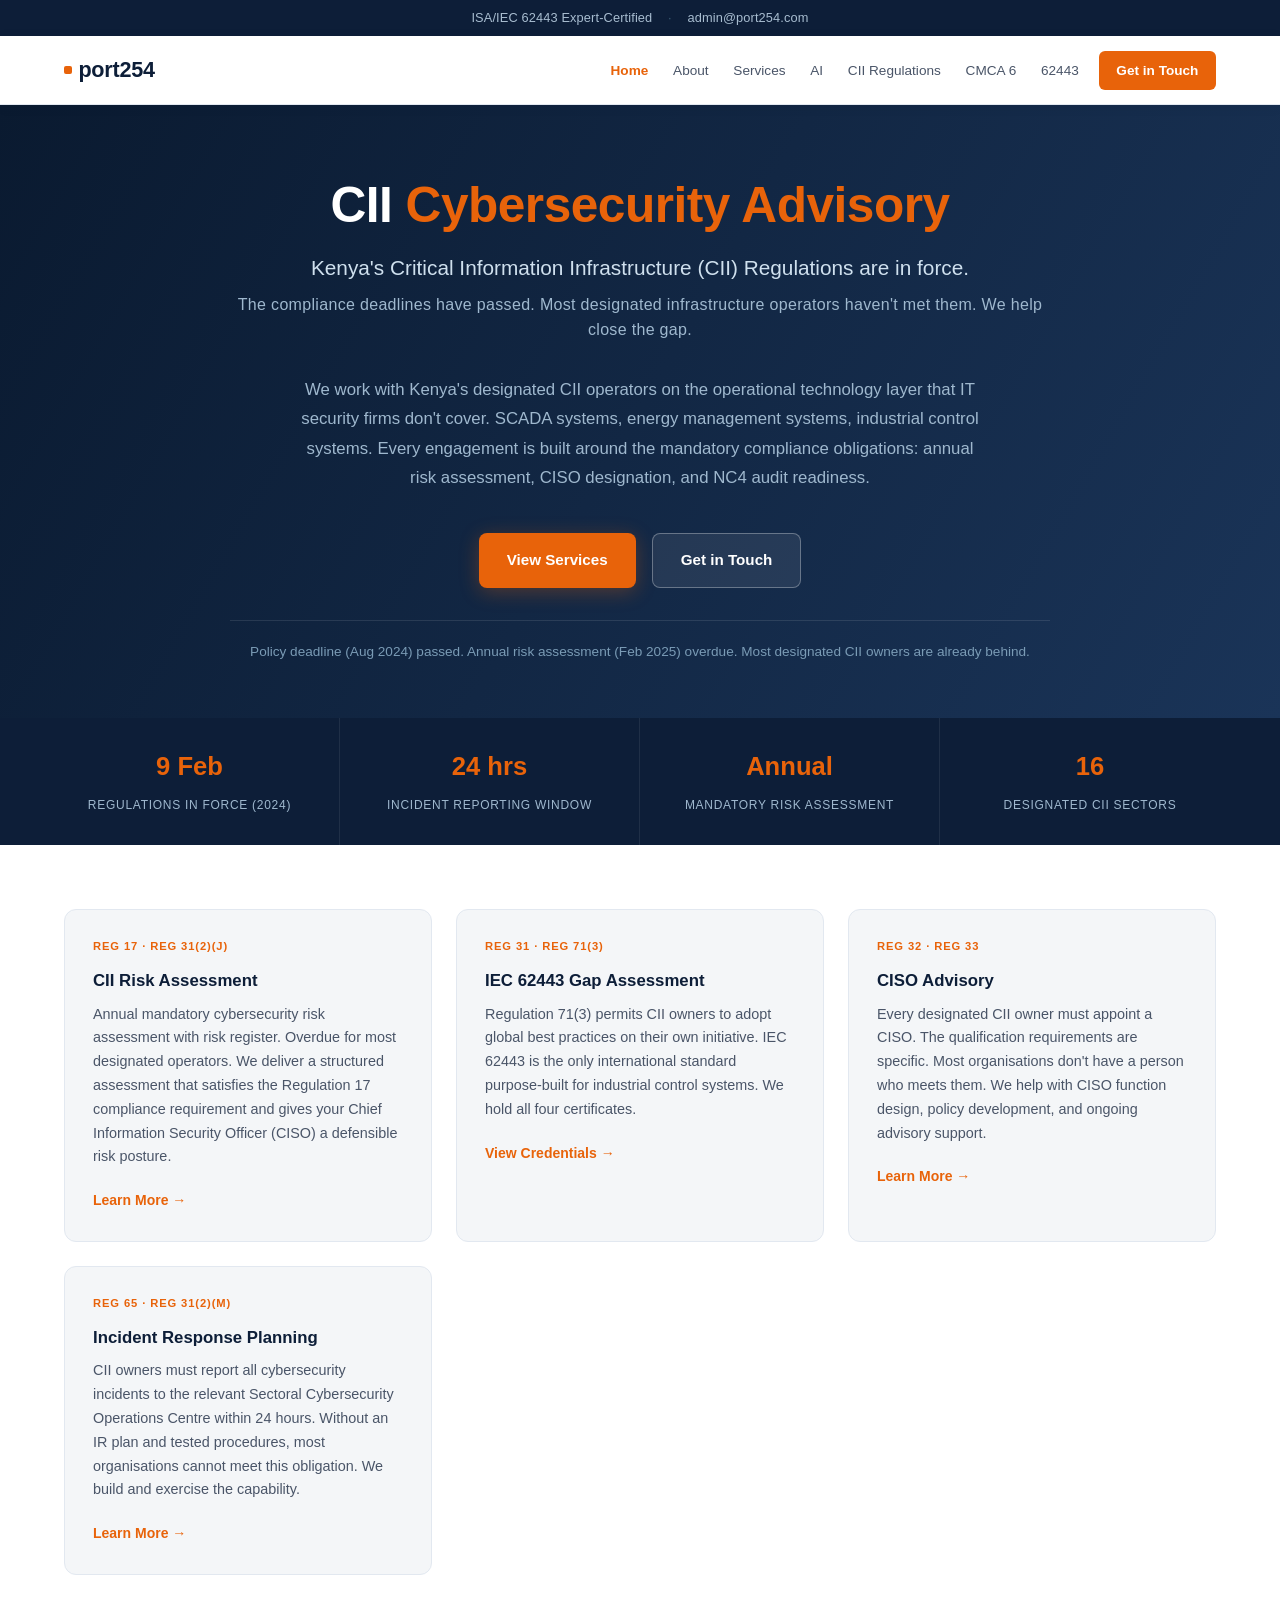
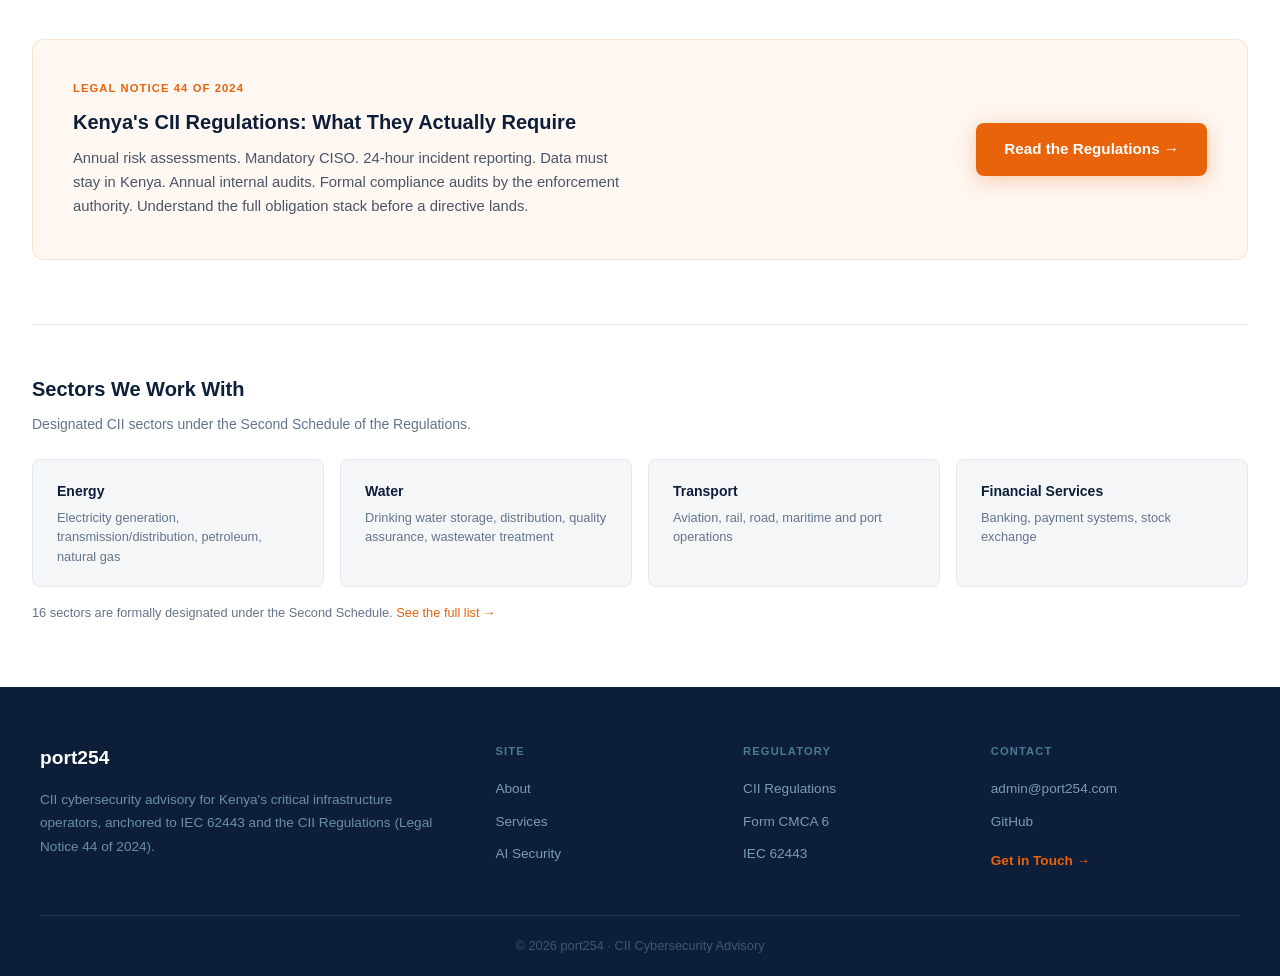
==== commit 88b2f748: "Reskin site to light navy/orange theme Replace the dark blue theme with a clean light theme (navy #0" ====
--- a/index.html
+++ b/index.html
@@ -13,40 +13,51 @@
     <link rel="stylesheet" href="./css/style.css">
     <style>
         .hero {
+            background: linear-gradient(120deg, #0A1A30 0%, #1A3458 100%);
             text-align: center;
-            padding: 6rem 2rem 2rem;
-            max-width: 900px;
+            padding: 4.5rem 1.5rem 3.5rem;
+        }
+
+        .hero-inner {
+            max-width: 820px;
             margin: 0 auto;
         }
 
         .hero-title {
-            font-size: 3.5rem;
-            color: #4B8BF5;
+            font-size: clamp(2.1rem, 5vw, 3.1rem);
+            color: #fff;
             margin-bottom: 1rem;
-            font-weight: 700;
+            font-weight: 800;
+            letter-spacing: -0.01em;
+            line-height: 1.15;
+        }
+
+        .hero-title em {
+            color: #E8630A;
+            font-style: normal;
         }
 
         .hero-subtitle {
-            font-size: 1.5rem;
-            color: #d1d5db;
+            font-size: 1.3rem;
+            color: #cfe0ee;
             margin-bottom: 0.5rem;
             font-weight: 400;
         }
 
         .hero-tagline {
             font-size: 1rem;
-            color: #6b7280;
-            margin-bottom: 2.5rem;
-            letter-spacing: 0.04em;
+            color: #9fb8ce;
+            margin-bottom: 2rem;
+            letter-spacing: 0.02em;
             line-height: 1.6;
         }
 
         .hero-description {
-            font-size: 1.125rem;
-            color: #9ca3af;
-            line-height: 1.8;
-            max-width: 700px;
-            margin: 0 auto 3rem;
+            font-size: 1.05rem;
+            color: #9fb8ce;
+            line-height: 1.75;
+            max-width: 680px;
+            margin: 0 auto 2.5rem;
         }
 
         .cta-buttons {
@@ -60,44 +71,57 @@
             display: inline-flex;
             align-items: center;
             gap: 0.5rem;
-            padding: 1rem 2rem;
-            background: rgba(96, 165, 250, 0.1);
-            border: 2px solid #4B8BF5;
-            border-radius: 0.5rem;
-            color: #4B8BF5;
+            padding: 0.9rem 1.75rem;
+            background: #E8630A;
+            border: none;
+            border-radius: 8px;
+            color: #fff;
             text-decoration: none;
-            font-weight: 600;
-            transition: all 0.2s;
+            font-weight: 700;
+            font-size: 0.95rem;
+            transition: all 0.15s;
+            box-shadow: 0 4px 20px rgba(232, 99, 10, 0.3);
         }
 
         .cta-button:hover {
-            background: rgba(96, 165, 250, 0.2);
+            background: #C9520A;
             transform: translateY(-2px);
         }
 
         .cta-button.secondary {
-            border-color: #2a2a2a;
-            color: #d1d5db;
+            background: rgba(255, 255, 255, 0.08);
+            border: 1.5px solid rgba(255, 255, 255, 0.3);
+            color: #fff;
+            box-shadow: none;
         }
 
         .cta-button.secondary:hover {
-            border-color: #4B8BF5;
-            color: #4B8BF5;
-        }
-
+            background: rgba(255, 255, 255, 0.16);
+        }
+
+        .hero-note {
+            font-size: 0.85rem;
+            color: #7a9bb5;
+            margin-top: 2rem;
+            border-top: 1px solid rgba(255, 255, 255, 0.1);
+            padding-top: 1.25rem;
+        }
+
+        .stats-bar {
+            background: #0D1E38;
+        }
 
         .stat-strip {
+            max-width: 1200px;
+            margin: 0 auto;
             display: grid;
             grid-template-columns: repeat(4, 1fr);
-            border-top: 1px solid #2a2a2a;
-            border-bottom: 1px solid #2a2a2a;
-            margin: 3rem 0 0;
         }
 
         .stat-strip-item {
-            padding: 1.5rem;
+            padding: 1.75rem 1rem;
             text-align: center;
-            border-right: 1px solid #2a2a2a;
+            border-right: 1px solid rgba(255, 255, 255, 0.08);
         }
 
         .stat-strip-item:last-child {
@@ -105,51 +129,52 @@
         }
 
         .stat-strip-value {
-            font-size: 1.5rem;
-            font-weight: 700;
-            color: #4B8BF5;
+            font-size: 1.6rem;
+            font-weight: 800;
+            color: #E8630A;
             display: block;
             margin-bottom: 0.25rem;
         }
 
         .stat-strip-label {
             font-size: 0.75rem;
-            color: #6b7280;
+            color: #9fb8ce;
             text-transform: uppercase;
             letter-spacing: 0.06em;
         }
 
         .features-section {
-            max-width: 1280px;
+            max-width: 1200px;
             margin: 4rem auto;
-            padding: 0 2rem;
+            padding: 0 1.5rem;
         }
 
         .features-grid {
             display: grid;
             grid-template-columns: repeat(auto-fit, minmax(280px, 1fr));
-            gap: 2rem;
-            margin-top: 3rem;
+            gap: 1.5rem;
+            margin-top: 2.5rem;
         }
 
         .feature-card {
-            background: rgba(59, 130, 246, 0.05);
-            border: 1px solid #2a2a2a;
-            border-radius: 0.75rem;
-            padding: 2rem;
-            transition: all 0.3s;
+            background: #F4F6F8;
+            border: 1.5px solid #E2E8F0;
+            border-radius: 12px;
+            padding: 1.75rem;
+            transition: all 0.2s;
         }
 
         .feature-card:hover {
-            border-color: #4B8BF5;
-            transform: translateY(-4px);
+            border-color: #E8630A;
+            transform: translateY(-3px);
+            box-shadow: 0 10px 30px rgba(13, 30, 56, 0.1);
         }
 
         .feature-title {
-            font-size: 1.125rem;
-            color: #e5e7eb;
+            font-size: 1.05rem;
+            color: #0D1E38;
             margin-bottom: 0.5rem;
-            font-weight: 600;
+            font-weight: 700;
         }
 
         .feature-reg {
@@ -157,20 +182,20 @@
             font-weight: 700;
             text-transform: uppercase;
             letter-spacing: 0.08em;
-            color: #4B8BF5;
+            color: #E8630A;
             margin-bottom: 0.75rem;
         }
 
         .feature-description {
-            color: #9ca3af;
+            color: #4A5568;
             line-height: 1.65;
             font-size: 0.9rem;
         }
 
         .feature-link {
-            color: #4B8BF5;
+            color: #E8630A;
             text-decoration: none;
-            font-weight: 500;
+            font-weight: 600;
             display: inline-flex;
             align-items: center;
             gap: 0.5rem;
@@ -183,53 +208,55 @@
         }
 
         @media (max-width: 768px) {
-            .hero-title { font-size: 2.5rem; }
-            .hero-subtitle { font-size: 1.25rem; }
             .features-grid { grid-template-columns: 1fr; }
             .stat-strip { grid-template-columns: repeat(2, 1fr); }
             .stat-strip-item:nth-child(2) { border-right: none; }
+            .stat-strip-item:nth-child(1), .stat-strip-item:nth-child(2) { border-bottom: 1px solid rgba(255,255,255,0.08); }
         }
     </style>
 </head>
 <body>
-    <!-- Header -->
-    <header class="header">
-        <div class="container">
-            <a href="index.html" style="text-decoration: none;">
-                <h1 class="logo">port254</h1>
-            </a>
-        </div>
-    </header>
+    <!-- Top Bar -->
+    <div class="topbar">
+        <span>ISA/IEC 62443 Expert-Certified</span>
+        <span class="topbar-sep">&middot;</span>
+        <a href="mailto:admin@port254.com">admin@port254.com</a>
+    </div>
 
     <!-- Navigation -->
-    <div class="filters-section">
-        <div class="container">
-            <nav class="nav-menu" style="justify-content: center;">
-                <a href="index.html" class="nav-link active">Home</a>
-                <a href="about.html" class="nav-link">About</a>
-                <a href="services.html" class="nav-link">Services</a>
-                <a href="ai.html" class="nav-link">AI</a>
-                <a href="cii.html" class="nav-link">CII Regulations</a>
-                <a href="cmca6.html" class="nav-link">CMCA 6</a>
-                <a href="iec62443.html" class="nav-link">62443</a>
-                <a href="contact.html" class="nav-link">Contact</a>
-            </nav>
-        </div>
-    </div>
+    <nav class="nav">
+        <div class="nav-inner">
+            <a href="index.html" class="nav-logo">port254</a>
+            <ul class="nav-links">
+                <li><a href="index.html" class="nav-link active">Home</a></li>
+                <li><a href="about.html" class="nav-link">About</a></li>
+                <li><a href="services.html" class="nav-link">Services</a></li>
+                <li><a href="ai.html" class="nav-link">AI</a></li>
+                <li><a href="cii.html" class="nav-link">CII Regulations</a></li>
+                <li><a href="cmca6.html" class="nav-link">CMCA 6</a></li>
+                <li><a href="iec62443.html" class="nav-link">62443</a></li>
+                <li><a href="contact.html" class="nav-cta">Get in Touch</a></li>
+            </ul>
+        </div>
+    </nav>
 
     <!-- Hero -->
     <div class="hero">
-        <h1 class="hero-title">CII Cybersecurity Advisory</h1>
-        <p class="hero-subtitle">Kenya's Critical Information Infrastructure (CII) Regulations are in force.</p>
-        <p class="hero-tagline">The compliance deadlines have passed. Most designated infrastructure operators haven't met them. We help close the gap.</p>
-        <p class="hero-description">We work with Kenya's designated CII operators on the operational technology layer that IT security firms don't cover. SCADA systems, energy management systems, industrial control systems. Every engagement is built around the mandatory compliance obligations: annual risk assessment, CISO designation, and NC4 audit readiness.</p>
-        <div class="cta-buttons">
-            <a href="services.html" class="cta-button">View Services</a>
-            <a href="contact.html" class="cta-button secondary">Get in Touch</a>
-        </div>
-
-        <p style="font-size: 0.85rem; color: #6b7280; margin-top: 2rem; border-top: 1px solid #2a2a2a; padding-top: 1.25rem;">Policy deadline (Aug 2024) passed. Annual risk assessment (Feb 2025) overdue. Most designated CII owners are already behind.</p>
-
+        <div class="hero-inner">
+            <h1 class="hero-title">CII <em>Cybersecurity Advisory</em></h1>
+            <p class="hero-subtitle">Kenya's Critical Information Infrastructure (CII) Regulations are in force.</p>
+            <p class="hero-tagline">The compliance deadlines have passed. Most designated infrastructure operators haven't met them. We help close the gap.</p>
+            <p class="hero-description">We work with Kenya's designated CII operators on the operational technology layer that IT security firms don't cover. SCADA systems, energy management systems, industrial control systems. Every engagement is built around the mandatory compliance obligations: annual risk assessment, CISO designation, and NC4 audit readiness.</p>
+            <div class="cta-buttons">
+                <a href="services.html" class="cta-button">View Services</a>
+                <a href="contact.html" class="cta-button secondary">Get in Touch</a>
+            </div>
+            <p class="hero-note">Policy deadline (Aug 2024) passed. Annual risk assessment (Feb 2025) overdue. Most designated CII owners are already behind.</p>
+        </div>
+    </div>
+
+    <!-- Stats -->
+    <div class="stats-bar">
         <div class="stat-strip">
             <div class="stat-strip-item">
                 <span class="stat-strip-value">9 Feb</span>
@@ -289,11 +316,11 @@
 
     <!-- CII Regulations Banner -->
     <div style="max-width: 1280px; margin: 0 auto 4rem; padding: 0 2rem;">
-        <div style="background: rgba(75, 139, 245, 0.05); border: 1px solid rgba(75, 139, 245, 0.15); border-radius: 0.75rem; padding: 2.5rem; display: flex; align-items: center; justify-content: space-between; gap: 2rem; flex-wrap: wrap;">
+        <div style="background: rgba(232, 99, 10, 0.05); border: 1px solid rgba(232, 99, 10, 0.15); border-radius: 0.75rem; padding: 2.5rem; display: flex; align-items: center; justify-content: space-between; gap: 2rem; flex-wrap: wrap;">
             <div>
-                <p style="font-size: 0.7rem; font-weight: 700; text-transform: uppercase; letter-spacing: 0.1em; color: #4B8BF5; margin-bottom: 0.5rem;">Legal Notice 44 of 2024</p>
-                <h3 style="font-size: 1.25rem; color: #f3f4f6; font-weight: 600; margin-bottom: 0.5rem;">Kenya's CII Regulations: What They Actually Require</h3>
-                <p style="color: #9ca3af; font-size: 0.925rem; line-height: 1.65; max-width: 560px;">Annual risk assessments. Mandatory CISO. 24-hour incident reporting. Data must stay in Kenya. Annual internal audits. Formal compliance audits by the enforcement authority. Understand the full obligation stack before a directive lands.</p>
+                <p style="font-size: 0.7rem; font-weight: 700; text-transform: uppercase; letter-spacing: 0.1em; color: #E8630A; margin-bottom: 0.5rem;">Legal Notice 44 of 2024</p>
+                <h3 style="font-size: 1.25rem; color: #0D1E38; font-weight: 600; margin-bottom: 0.5rem;">Kenya's CII Regulations: What They Actually Require</h3>
+                <p style="color: #4A5568; font-size: 0.925rem; line-height: 1.65; max-width: 560px;">Annual risk assessments. Mandatory CISO. 24-hour incident reporting. Data must stay in Kenya. Annual internal audits. Formal compliance audits by the enforcement authority. Understand the full obligation stack before a directive lands.</p>
             </div>
             <a href="cii.html" class="cta-button" style="flex-shrink: 0;">Read the Regulations →</a>
         </div>
@@ -301,44 +328,65 @@
 
     <!-- Sectors -->
     <div style="max-width: 1280px; margin: 0 auto 4rem; padding: 0 2rem;">
-        <div style="border-top: 1px solid #2a2a2a; padding-top: 3rem;">
-            <h2 style="font-size: 1.25rem; color: #e5e7eb; font-weight: 600; margin-bottom: 0.5rem;">Sectors We Work With</h2>
-            <p style="color: #6b7280; font-size: 0.875rem; margin-bottom: 1.5rem;">Designated CII sectors under the Second Schedule of the Regulations.</p>
+        <div style="border-top: 1px solid #E2E8F0; padding-top: 3rem;">
+            <h2 style="font-size: 1.25rem; color: #0D1E38; font-weight: 600; margin-bottom: 0.5rem;">Sectors We Work With</h2>
+            <p style="color: #64748B; font-size: 0.875rem; margin-bottom: 1.5rem;">Designated CII sectors under the Second Schedule of the Regulations.</p>
             <div style="display: grid; grid-template-columns: repeat(auto-fit, minmax(220px, 1fr)); gap: 1rem;">
-                <div style="background: #1a1a1a; border: 1px solid #2a2a2a; border-radius: 0.5rem; padding: 1.25rem 1.5rem;">
-                    <p style="font-size: 0.875rem; font-weight: 600; color: #e5e7eb; margin-bottom: 0.35rem;">Energy</p>
-                    <p style="font-size: 0.8rem; color: #6b7280; line-height: 1.5;">Electricity generation, transmission/distribution, petroleum, natural gas</p>
+                <div style="background: #F4F6F8; border: 1px solid #E2E8F0; border-radius: 0.5rem; padding: 1.25rem 1.5rem;">
+                    <p style="font-size: 0.875rem; font-weight: 600; color: #0D1E38; margin-bottom: 0.35rem;">Energy</p>
+                    <p style="font-size: 0.8rem; color: #64748B; line-height: 1.5;">Electricity generation, transmission/distribution, petroleum, natural gas</p>
                 </div>
-                <div style="background: #1a1a1a; border: 1px solid #2a2a2a; border-radius: 0.5rem; padding: 1.25rem 1.5rem;">
-                    <p style="font-size: 0.875rem; font-weight: 600; color: #e5e7eb; margin-bottom: 0.35rem;">Water</p>
-                    <p style="font-size: 0.8rem; color: #6b7280; line-height: 1.5;">Drinking water storage, distribution, quality assurance, wastewater treatment</p>
+                <div style="background: #F4F6F8; border: 1px solid #E2E8F0; border-radius: 0.5rem; padding: 1.25rem 1.5rem;">
+                    <p style="font-size: 0.875rem; font-weight: 600; color: #0D1E38; margin-bottom: 0.35rem;">Water</p>
+                    <p style="font-size: 0.8rem; color: #64748B; line-height: 1.5;">Drinking water storage, distribution, quality assurance, wastewater treatment</p>
                 </div>
-                <div style="background: #1a1a1a; border: 1px solid #2a2a2a; border-radius: 0.5rem; padding: 1.25rem 1.5rem;">
-                    <p style="font-size: 0.875rem; font-weight: 600; color: #e5e7eb; margin-bottom: 0.35rem;">Transport</p>
-                    <p style="font-size: 0.8rem; color: #6b7280; line-height: 1.5;">Aviation, rail, road, maritime and port operations</p>
+                <div style="background: #F4F6F8; border: 1px solid #E2E8F0; border-radius: 0.5rem; padding: 1.25rem 1.5rem;">
+                    <p style="font-size: 0.875rem; font-weight: 600; color: #0D1E38; margin-bottom: 0.35rem;">Transport</p>
+                    <p style="font-size: 0.8rem; color: #64748B; line-height: 1.5;">Aviation, rail, road, maritime and port operations</p>
                 </div>
-                <div style="background: #1a1a1a; border: 1px solid #2a2a2a; border-radius: 0.5rem; padding: 1.25rem 1.5rem;">
-                    <p style="font-size: 0.875rem; font-weight: 600; color: #e5e7eb; margin-bottom: 0.35rem;">Financial Services</p>
-                    <p style="font-size: 0.8rem; color: #6b7280; line-height: 1.5;">Banking, payment systems, stock exchange</p>
+                <div style="background: #F4F6F8; border: 1px solid #E2E8F0; border-radius: 0.5rem; padding: 1.25rem 1.5rem;">
+                    <p style="font-size: 0.875rem; font-weight: 600; color: #0D1E38; margin-bottom: 0.35rem;">Financial Services</p>
+                    <p style="font-size: 0.8rem; color: #64748B; line-height: 1.5;">Banking, payment systems, stock exchange</p>
                 </div>
             </div>
-            <p style="margin-top: 1rem; font-size: 0.8rem; color: #6b7280;">16 sectors are formally designated under the Second Schedule. <a href="cii.html" style="color: #4B8BF5; text-decoration: none;">See the full list →</a></p>
+            <p style="margin-top: 1rem; font-size: 0.8rem; color: #64748B;">16 sectors are formally designated under the Second Schedule. <a href="cii.html" style="color: #E8630A; text-decoration: none;">See the full list →</a></p>
         </div>
     </div>
 
     <!-- Footer -->
-    <footer class="footer">
-        <div class="container">
-            <p style="margin-bottom: 1rem;">port254 &middot; CII Cybersecurity Advisory</p>
-            <div style="display: flex; justify-content: center; gap: 1.5rem; margin-top: 1rem; flex-wrap: wrap; align-items: center;">
-                <a href="mailto:admin@port254.com" style="color: #9ca3af; text-decoration: none; transition: color 0.2s; font-size: 0.875rem;" onmouseover="this.style.color='#4B8BF5'" onmouseout="this.style.color='#9ca3af'">admin@port254.com</a>
-                <a href="https://github.com/254kamikaze" target="_blank" style="color: #9ca3af; text-decoration: none; transition: color 0.2s;" onmouseover="this.style.color='#4B8BF5'" onmouseout="this.style.color='#9ca3af'">
-                    <svg width="20" height="20" fill="currentColor" viewBox="0 0 24 24" style="vertical-align: middle; margin-right: 0.25rem;">
-                        <path d="M12 0c-6.626 0-12 5.373-12 12 0 5.302 3.438 9.8 8.207 11.387.599.111.793-.261.793-.577v-2.234c-3.338.726-4.033-1.416-4.033-1.416-.546-1.387-1.333-1.756-1.333-1.756-1.089-.745.083-.729.083-.729 1.205.084 1.839 1.237 1.839 1.237 1.07 1.834 2.807 1.304 3.492.997.107-.775.418-1.305.762-1.604-2.665-.305-5.467-1.334-5.467-5.931 0-1.311.469-2.381 1.236-3.221-.124-.303-.535-1.524.117-3.176 0 0 1.008-.322 3.301 1.23.957-.266 1.983-.399 3.003-.404 1.02.005 2.047.138 3.006.404 2.291-1.552 3.297-1.23 3.297-1.23.653 1.653.242 2.874.118 3.176.77.84 1.235 1.911 1.235 3.221 0 4.609-2.807 5.624-5.479 5.921.43.372.823 1.102.823 2.222v3.293c0 .319.192.694.801.576 4.765-1.589 8.199-6.086 8.199-11.386 0-6.627-5.373-12-12-12z"/>
-                    </svg>
-                    GitHub
-                </a>
-            </div>
+    <footer class="site-footer">
+        <div class="footer-inner">
+            <div class="footer-brand">
+                <div class="footer-logo">port254</div>
+                <p>CII cybersecurity advisory for Kenya's critical infrastructure operators, anchored to IEC 62443 and the CII Regulations (Legal Notice 44 of 2024).</p>
+            </div>
+            <div class="footer-col">
+                <h4>Site</h4>
+                <ul>
+                    <li><a href="about.html">About</a></li>
+                    <li><a href="services.html">Services</a></li>
+                    <li><a href="ai.html">AI Security</a></li>
+                </ul>
+            </div>
+            <div class="footer-col">
+                <h4>Regulatory</h4>
+                <ul>
+                    <li><a href="cii.html">CII Regulations</a></li>
+                    <li><a href="cmca6.html">Form CMCA 6</a></li>
+                    <li><a href="iec62443.html">IEC 62443</a></li>
+                </ul>
+            </div>
+            <div class="footer-col">
+                <h4>Contact</h4>
+                <ul>
+                    <li><a href="mailto:admin@port254.com">admin@port254.com</a></li>
+                    <li><a href="https://github.com/254kamikaze" target="_blank">GitHub</a></li>
+                </ul>
+                <a href="contact.html" class="footer-cta">Get in Touch →</a>
+            </div>
+        </div>
+        <div class="footer-bottom">
+            <span>&copy; 2026 port254 &middot; CII Cybersecurity Advisory</span>
         </div>
     </footer>
 </body>
--- a/css/style.css
+++ b/css/style.css
@@ -1,1497 +1,535 @@
+/* ─── Reset & Base ─────────────────────────────────────── */
 * {
+    box-sizing: border-box;
     margin: 0;
     padding: 0;
-    box-sizing: border-box;
+}
+
+html {
+    scroll-behavior: smooth;
 }
 
 body {
     font-family: -apple-system, BlinkMacSystemFont, 'Segoe UI', Roboto, 'Helvetica Neue', Arial, sans-serif;
-    background-color: #111318;
-    color: #f3f4f6;
+    background-color: #FFFFFF;
+    color: #0D1E38;
     line-height: 1.6;
+    font-size: 16px;
+}
+
+a {
+    color: inherit;
+}
+
+/* ─── Variables ────────────────────────────────────────── */
+:root {
+    --navy: #0D1E38;
+    --navy-mid: #1A3458;
+    --blue: #1B5090;
+    --orange: #E8630A;
+    --orange-hover: #C9520A;
+    --white: #FFFFFF;
+    --grey-bg: #F4F6F8;
+    --grey-mid: #8A9BAD;
+    --text: #0D1E38;
+    --text-light: #4A5568;
+    --text-muted: #64748B;
+    --border: #E2E8F0;
 }
 
 .container {
-    max-width: 1280px;
+    max-width: 1200px;
     margin: 0 auto;
     padding: 0 1.5rem;
 }
 
-/* Header */
-.header {
-    background-color: #1a1a1a;
-    padding: 1.5rem 1.5rem 1rem;
-}
-
-.logo {
-    font-family: 'Courier New', 'Consolas', monospace;
-    font-size: 2rem;
-    font-weight: 700;
-    color: #4B8BF5;
+/* ─── Top Bar ──────────────────────────────────────────── */
+.topbar {
+    background: var(--navy);
+    color: #a8bdd0;
+    font-size: 0.8rem;
+    padding: 0.5rem 1.5rem;
     text-align: center;
-    letter-spacing: 0.1em;
+    letter-spacing: 0.01em;
+}
+
+.topbar a {
+    color: #a8bdd0;
+    text-decoration: none;
+}
+
+.topbar a:hover {
+    color: #fff;
+}
+
+.topbar-sep {
+    margin: 0 0.75rem;
+    color: #3a5a72;
+}
+
+/* ─── Navigation ───────────────────────────────────────── */
+.nav {
+    background: #fff;
+    border-bottom: 1px solid var(--border);
+    position: sticky;
+    top: 0;
+    z-index: 100;
+    box-shadow: 0 2px 12px rgba(13, 30, 56, 0.06);
+}
+
+.nav-inner {
+    max-width: 1200px;
+    margin: 0 auto;
+    padding: 0 1.5rem;
     display: flex;
     align-items: center;
-    justify-content: center;
-    gap: 0.5rem;
-}
-
-.logo::before {
+    justify-content: space-between;
+    min-height: 68px;
+    flex-wrap: wrap;
+    gap: 0.5rem 1rem;
+}
+
+.nav-logo {
+    font-size: 1.35rem;
+    font-weight: 800;
+    color: var(--navy);
+    text-decoration: none;
+    letter-spacing: -0.01em;
+    display: flex;
+    align-items: center;
+    gap: 0.4rem;
+}
+
+.nav-logo::before {
     content: '';
     display: inline-block;
     width: 8px;
     height: 8px;
-    background: #4B8BF5;
+    background: var(--orange);
     border-radius: 2px;
 }
 
-/* Subtitle Section */
-.subtitle-section {
-    background-color: #1a1a1a;
-    border-bottom: 1px solid #2a2a2a;
-    padding: 0.5rem 1.5rem 1.5rem;
-}
-
-.subtitle-content {
-    text-align: center;
-    margin-bottom: 1.5rem;
-}
-
-.subtitle {
-    color: #9ca3af;
-    font-size: 1rem;
-}
-
-/* Search */
-.search-container {
-    display: flex;
-    gap: 0.75rem;
-    max-width: 768px;
-    margin: 0 auto;
-}
-
-.search-wrapper {
-    position: relative;
-    flex: 1;
-}
-
-.search-icon {
-    position: absolute;
-    left: 1rem;
-    top: 50%;
-    transform: translateY(-50%);
-    width: 1.25rem;
-    height: 1.25rem;
-    color: #6b7280;
-}
-
-.search-input {
-    width: 100%;
-    background-color: #252525;
-    border: 1px solid #3a3a3a;
-    border-radius: 0.5rem;
-    padding: 0.75rem 1rem 0.75rem 3rem;
-    color: #f3f4f6;
-    font-size: 0.875rem;
-}
-
-.search-input:focus {
-    outline: none;
-    border-color: #4B8BF5;
-}
-
-.btn-primary {
-    background-color: #4B8BF5;
-    color: white;
-    padding: 0.75rem 1.5rem;
-    border-radius: 0.5rem;
-    font-weight: 500;
-    border: none;
-    cursor: pointer;
-    font-size: 0.875rem;
-    transition: background-color 0.2s;
-}
-
-.btn-primary:hover {
-    background-color: #3b73d1;
-}
-
-.cta-button {
-    display: inline-block;
-    background-color: #4B8BF5;
-    color: white;
-    padding: 0.75rem 1.5rem;
-    border-radius: 0.5rem;
-    font-weight: 600;
-    font-size: 0.875rem;
-    text-decoration: none;
-    transition: background-color 0.2s;
-}
-
-.cta-button:hover {
-    background-color: #3b73d1;
-}
-
-.cta-button.secondary {
-    background-color: #252525;
-    color: #e5e7eb;
-}
-
-.cta-button.secondary:hover {
-    background-color: #2f2f2f;
-}
-
-/* Filters & Navigation */
-.filters-section {
-    background-color: #1a1a1a;
-    border-bottom: 1px solid #2a2a2a;
-    padding: 1rem 1.5rem;
-}
-
-.filters-nav-wrapper {
+.nav-links {
     display: flex;
     align-items: center;
-    justify-content: space-between;
-}
-
-.quick-filters {
-    display: flex;
-    align-items: center;
-    gap: 1rem;
-}
-
-.filter-label {
-    font-size: 0.875rem;
+    flex-wrap: wrap;
+    gap: 0.15rem;
+    list-style: none;
+    padding: 0.5rem 0;
+}
+
+.nav-link {
+    text-decoration: none;
+    color: var(--text-light);
+    font-size: 0.85rem;
+    font-weight: 500;
+    padding: 0.5rem 0.7rem;
+    border-radius: 6px;
+    transition: background 0.15s, color 0.15s;
+    display: inline-block;
+}
+
+.nav-link:hover {
+    background: var(--grey-bg);
+    color: var(--orange);
+}
+
+.nav-link.active {
+    color: var(--orange);
+    font-weight: 700;
+}
+
+.nav-cta {
+    background: var(--orange);
+    color: #fff;
+    text-decoration: none;
+    padding: 0.55rem 1.1rem;
+    border-radius: 6px;
     font-weight: 600;
-    color: #9ca3af;
+    font-size: 0.85rem;
+    margin-left: 0.4rem;
+    transition: background 0.15s;
+    display: inline-block;
+    white-space: nowrap;
+}
+
+.nav-cta:hover {
+    background: var(--orange-hover);
+}
+
+/* ─── Page Hero (inner pages) ──────────────────────────── */
+.page-hero {
+    background: linear-gradient(120deg, #0A1A30 0%, var(--navy-mid) 100%);
+    padding: 3.5rem 1.5rem 3rem;
+}
+
+.page-hero-inner {
+    max-width: 1200px;
+    margin: 0 auto;
+}
+
+.breadcrumb {
+    font-size: 0.8rem;
+    color: #5a7a96;
+    margin-bottom: 1.25rem;
+}
+
+.breadcrumb a {
+    color: #5a7a96;
+    text-decoration: none;
+}
+
+.breadcrumb a:hover {
+    color: #9fb8ce;
+}
+
+.breadcrumb span {
+    margin: 0 0.5rem;
+}
+
+.page-hero h1 {
+    font-size: clamp(1.9rem, 4vw, 2.5rem);
+    font-weight: 800;
+    color: #fff;
+    line-height: 1.2;
+    letter-spacing: -0.01em;
+    max-width: 720px;
+    margin-bottom: 1rem;
+}
+
+.page-hero p {
+    font-size: 1.05rem;
+    color: #9fb8ce;
+    max-width: 620px;
+    line-height: 1.65;
+}
+
+/* ─── Section Scaffolding ──────────────────────────────── */
+.section {
+    max-width: 1200px;
+    margin: 0 auto;
+    padding: 4rem 1.5rem;
+}
+
+.section-heading {
+    font-size: clamp(1.4rem, 2.6vw, 1.9rem);
+    font-weight: 800;
+    color: var(--navy);
+    letter-spacing: -0.01em;
+    margin-bottom: 0.6rem;
+}
+
+.section-subheading {
+    font-size: 1rem;
+    color: var(--text-light);
+    line-height: 1.65;
+    max-width: 680px;
+    margin-bottom: 1rem;
+}
+
+/* ─── Cards: Services ──────────────────────────────────── */
+.services-grid {
+    display: grid;
+    grid-template-columns: repeat(auto-fit, minmax(300px, 1fr));
+    gap: 1.5rem;
+    margin-top: 2rem;
+}
+
+.service-card {
+    background: var(--grey-bg);
+    border: 1.5px solid var(--border);
+    border-radius: 12px;
+    padding: 1.75rem;
+    transition: transform 0.2s, box-shadow 0.2s, border-color 0.2s;
+}
+
+.service-card:hover {
+    transform: translateY(-3px);
+    box-shadow: 0 10px 30px rgba(13, 30, 56, 0.1);
+    border-color: var(--orange);
+}
+
+.service-card-number {
+    font-size: 0.7rem;
+    font-weight: 700;
     text-transform: uppercase;
-}
-
-.filter-buttons {
-    display: flex;
-    gap: 0.5rem;
-}
-
-.filter-btn {
-    padding: 0.5rem 1rem;
-    border-radius: 0.375rem;
-    font-weight: 500;
-    font-size: 0.875rem;
-    border: none;
-    cursor: pointer;
-    background-color: #252525;
-    color: #9ca3af;
-    transition: all 0.2s;
-}
-
-.filter-btn:hover {
-    background-color: #2f2f2f;
-}
-
-.filter-btn.active {
-    background-color: #4B8BF5;
-    color: white;
-}
-
-/* Navigation Menu */
-.nav-menu {
-    display: flex;
-    gap: 2rem;
-}
-
-.nav-link {
-    color: #9ca3af;
-    font-size: 0.875rem;
-    font-weight: 500;
-    text-decoration: none;
-    padding: 0.5rem 0;
-    border-bottom: 2px solid transparent;
-    transition: color 0.2s;
-}
-
-.nav-link:hover {
-    color: #e5e7eb;
-}
-
-.nav-link.active {
-    color: #4B8BF5;
-    font-weight: 600;
-    border-bottom-color: #4B8BF5;
-}
-
-/* Stats Section */
-.stats-section {
-    background-color: #1a1a1a;
-    border-bottom: 1px solid #2a2a2a;
-    padding: 1rem 1.5rem;
-}
-
-.stats-grid {
-    display: grid;
-    grid-template-columns: repeat(5, 1fr);
-    gap: 0.25rem;
-}
-
-.stat-card {
-    background-color: #252525;
-    border: 1px solid #3a3a3a;
-    border-radius: 0.25rem;
-    padding: 0.25rem 0.5rem;
-    text-align: center;
-}
-
-.stat-value {
-    font-size: 0.875rem;
-    font-weight: bold;
-    color: #4B8BF5;
-}
-
-.stat-value-orange {
-    color: #ffa94d;
-}
-
-.stat-label {
-    font-size: 0.5rem;
-    color: #9ca3af;
-    text-transform: uppercase;
-    margin-top: 0.125rem;
-}
-
-/* Honeypot Card */
-.honeypot-card {
-    background-color: #1e293b;
-    border: 2px solid #10b981;
-    box-shadow: 0 0 20px rgba(16, 185, 129, 0.15);
-}
-
-.honeypot-header {
-    display: flex;
-    align-items: center;
-    gap: 0.5rem;
-    margin-bottom: 0.5rem;
-    justify-content: center;
-}
-
-.honeypot-icon {
-    width: 1.25rem;
-    height: 1.25rem;
-    color: #10b981;
-}
-
-.honeypot-label {
-    font-size: 0.75rem;
-    color: #9ca3af;
-    text-transform: uppercase;
-    font-weight: 600;
-}
-
-.honeypot-detail {
-    font-size: 0.75rem;
-    color: #64748b;
-    margin-bottom: 0.5rem;
-}
-
-.honeypot-events {
-    font-size: 0.875rem;
-    color: #e2e8f0;
-    font-weight: 600;
-}
-
-.events-count {
-    color: #4B8BF5;
-}
-
-/* Cards Section */
-.cards-section {
-    padding: 2rem 1.5rem;
-}
-
-.cards-grid {
-    display: grid;
-    grid-template-columns: repeat(auto-fill, minmax(350px, 1fr));
-    gap: 1.5rem;
-}
-
-.detection-card {
-    background-color: #1a1a1a;
-    border: 1px solid #2a2a2a;
-    border-radius: 0.5rem;
-    overflow: hidden;
+    letter-spacing: 0.1em;
+    color: var(--orange);
+    margin-bottom: 0.6rem;
+}
+
+.service-card h3 {
+    font-size: 1.05rem;
+    font-weight: 700;
+    color: var(--navy);
+    margin-bottom: 0.75rem;
+    line-height: 1.35;
+}
+
+.service-card p {
+    font-size: 0.9rem;
+    color: var(--text-light);
+    line-height: 1.65;
+}
+
+.service-card ul {
+    margin-top: 0.9rem;
+    padding-left: 1.1rem;
     display: flex;
     flex-direction: column;
-    transition: border-color 0.3s;
-    cursor: pointer;
-}
-
-.detection-card:hover {
-    border-color: #4B8BF5;
-}
-
-.card-badges {
-    padding: 1rem 1rem 0.75rem;
-    display: flex;
-    gap: 0.5rem;
-}
-
-.badge {
-    font-size: 0.75rem;
-    font-weight: 600;
-    padding: 0.25rem 0.75rem;
-    border-radius: 0.375rem;
-}
-
-.badge-protocol-abuse { background-color: rgba(168, 85, 247, 0.15); color: #d8b4fe; }
-.badge-network { background-color: rgba(6, 182, 212, 0.15); color: #a5f3fc; }
-.badge-fraud { background-color: rgba(236, 72, 153, 0.15); color: #f9a8d4; }
-.badge-auth { background-color: rgba(251, 191, 36, 0.15); color: #fde68a; }
-
-.badge-critical { background-color: rgba(244, 63, 94, 0.15); color: #fda4af; }
-.badge-high { background-color: rgba(251, 146, 60, 0.15); color: #fdba74; }
-.badge-medium { background-color: rgba(250, 204, 21, 0.15); color: #fde047; }
-.badge-low { background-color: rgba(59, 130, 246, 0.15); color: #93c5fd; }
-
-.card-title {
-    padding: 0 1rem 0.75rem;
-    color: white;
-    font-weight: 600;
-    font-size: 1.125rem;
-    line-height: 1.4;
-}
-
-.card-identifier {
-    padding: 0 1rem 0.75rem;
-}
-
-.card-identifier code {
-    font-size: 0.75rem;
-    color: #9ca3af;
-    background-color: #252525;
-    padding: 0.25rem 0.5rem;
-    border-radius: 0.25rem;
-    font-family: 'Courier New', monospace;
-}
-
-.card-description {
-    padding: 0 1rem 1rem;
-    flex: 1;
+    gap: 0.35rem;
+}
+
+.service-card ul li {
+    font-size: 0.85rem;
+    color: var(--text-light);
+    line-height: 1.5;
+}
+
+/* ─── Cards: Expertise ─────────────────────────────────── */
+.expertise-grid {
+    display: grid;
+    grid-template-columns: repeat(auto-fit, minmax(260px, 1fr));
+    gap: 1.5rem;
+    margin-top: 2rem;
+}
+
+.expertise-item {
+    background: var(--grey-bg);
+    border: 1.5px solid var(--border);
+    border-radius: 12px;
+    padding: 1.5rem 1.75rem;
+    transition: border-color 0.15s;
+}
+
+.expertise-item:hover {
+    border-color: var(--orange);
+}
+
+.expertise-item h4 {
+    font-size: 1rem;
+    font-weight: 700;
+    color: var(--navy);
+    margin-bottom: 0.5rem;
+}
+
+.expertise-item p {
     font-size: 0.875rem;
-    color: #9ca3af;
+    color: var(--text-light);
+    line-height: 1.65;
+}
+
+/* ─── CTA Section & Buttons ────────────────────────────── */
+.cta-section {
+    background: var(--orange);
+    border-radius: 16px;
+    padding: 3rem 2.5rem;
+    text-align: center;
+}
+
+.cta-section h3 {
+    font-size: clamp(1.3rem, 2.6vw, 1.7rem);
+    font-weight: 800;
+    color: #fff;
+    margin-bottom: 0.75rem;
+    letter-spacing: -0.01em;
+}
+
+.cta-section p {
+    font-size: 1rem;
+    color: rgba(255, 255, 255, 0.92);
+    max-width: 640px;
+    margin: 0 auto 1.75rem;
     line-height: 1.6;
 }
 
-.card-tags {
-    padding: 0 1rem 1rem;
-    display: flex;
-    flex-wrap: wrap;
-    gap: 0.25rem;
-}
-
-.tag {
-    font-size: 0.75rem;
-    background-color: #252525;
-    color: #9ca3af;
-    padding: 0.25rem 0.5rem;
-    border-radius: 0.25rem;
-}
-
-.card-mapping {
-    padding: 0 1rem 1rem;
-    display: flex;
-    flex-wrap: wrap;
-    gap: 0.25rem;
-}
-
-.mapping-badge {
-    font-size: 0.75rem;
-    padding: 0.25rem 0.5rem;
-    border-radius: 0.25rem;
-}
-
-.mapping-mitre {
-    background-color: rgba(96, 165, 250, 0.15);
-    color: #93c5fd;
-}
-
-.mapping-iec {
-    background-color: rgba(192, 132, 252, 0.15);
-    color: #c084fc;
-}
-
-.card-footer {
-    padding: 0.75rem 1rem;
-    border-top: 1px solid #2a2a2a;
-    background-color: rgba(37, 37, 37, 0.5);
-}
-
-.card-link {
-    font-size: 0.875rem;
-    color: #4B8BF5;
-    display: flex;
-    align-items: center;
-    gap: 0.5rem;
-    font-weight: 500;
-    text-decoration: none;
-}
-
-/* Modal - CENTERED */
-.modal {
-    display: none;
-    position: fixed;
-    z-index: 1000;
-    left: 0;
-    top: 0;
-    width: 100%;
-    height: 100%;
-    background-color: rgba(0, 0, 0, 0.9);
-    overflow-y: auto;
-    padding: 1rem;
-}
-
-.modal.active {
-    display: flex;
-    align-items: center;
-    justify-content: center;
-}
-
-.modal-content {
-    background-color: #1a1a1a;
-    border: 1px solid #2a2a2a;
-    border-radius: 0.75rem;
-    max-width: 1600px;
-    width: 98%;
-    max-height: 95vh;
-    display: flex;
-    flex-direction: column;
-}
-
-.modal-header {
-    background-color: #1a1a1a;
-    border-bottom: 1px solid #2a2a2a;
-    padding: 1.5rem;
-    display: flex;
-    align-items: flex-start;
-    justify-content: space-between;
-}
-
-.modal-title {
-    font-size: 1.5rem;
-    font-weight: bold;
-    color: #f3f4f6;
-    margin-bottom: 0.5rem;
-}
-
-.modal-badges {
-    display: flex;
-    gap: 0.5rem;
-    margin-top: 0.5rem;
-}
-
-.modal-close {
-    background: none;
-    border: none;
-    color: #9ca3af;
-    font-size: 2rem;
-    cursor: pointer;
-    line-height: 1;
-    padding: 0;
-    width: 2rem;
-    height: 2rem;
-    display: flex;
-    align-items: center;
-    justify-content: center;
-    transition: color 0.2s;
-}
-
-.modal-close:hover {
-    color: white;
-}
-
-/* NEW LAYOUT - 2 columns */
-.modal-body {
-    padding: 1.5rem;
-    display: flex;
-    flex-direction: column;
-    gap: 1.5rem;
-    overflow-y: auto;
-    flex: 1;
-}
-
-.modal-body-top {
-    display: grid;
-    grid-template-columns: 1fr 1fr;
-    gap: 1.5rem;
-}
-
-/* Left Column */
-.left-column {
-    display: flex;
-    flex-direction: column;
-    gap: 1.5rem;
-}
-
-/* Right Column */
-.right-column {
-    display: flex;
-    flex-direction: column;
-    gap: 1rem;
-}
-
-.modal-section {
-    margin-bottom: 0;
-}
-
-.section-title {
-    font-size: 0.7rem;
-    font-weight: 600;
-    color: #9ca3af;
-    margin-bottom: 0.75rem;
-    text-transform: uppercase;
-    letter-spacing: 0.05em;
-}
-
-.modal-text {
-    color: #e5e7eb;
-    line-height: 1.6;
-    font-size: 0.813rem;
-}
-
-/* Mappings Row */
-.mappings-row {
-    display: grid;
-    grid-template-columns: 1fr 1fr;
-    gap: 1rem;
-    height: 700px;
-}
-
-.mapping-column {
-    display: flex;
-    flex-direction: column;
-    background-color: #252525;
-    border: 1px solid #3a3a3a;
-    border-radius: 0.5rem;
-    padding: 1rem;
-    overflow-y: auto;
-}
-
-.badge-list {
-    display: flex;
-    flex-direction: column;
-    gap: 0.5rem;
-    margin-bottom: 0.75rem;
-}
-
-.mapping-badge {
-    font-size: 0.75rem;
-    padding: 0.5rem 0.75rem;
-    border-radius: 0.375rem;
-    border: 1px solid;
-    text-align: center;
-    background-color: transparent;
-}
-
-.mapping-mitre {
-    color: #93c5fd;
-    border-color: rgba(96, 165, 250, 0.5);
-}
-
-.mapping-iec {
-    color: #c084fc;
-    border-color: rgba(192, 132, 252, 0.5);
-}
-
-.mapping-description {
-    padding: 0.75rem;
-    background-color: #1a1a1a;
-    border-radius: 0.375rem;
-    font-size: 0.75rem;
-    color: #9ca3af;
-    line-height: 1.5;
-}
-
-.mapping-description strong {
-    color: #e5e7eb;
-    display: block;
-    margin-bottom: 0.4rem;
-    font-size: 0.813rem;
-}
-
-.tag-list {
-    display: flex;
-    flex-wrap: wrap;
-    gap: 0.5rem;
-}
-
-/* Lab Testing - Right Column */
-.lab-testing-section {
-    
-    border: 1px solid rgba(59, 130, 246, 0.2);
-    border-radius: 0.5rem;
-    padding: 1.25rem;
-    margin-top: 1rem;
-}
-
-.lab-header {
-    display: flex;
-    align-items: center;
-    gap: 0.5rem;
-    margin-bottom: 0.75rem;
-}
-
-.lab-header svg {
-    color: #4B8BF5;
-    width: 16px;
-    height: 16px;
-}
-
-.lab-header .section-title {
-    margin: 0;
-    font-size: 0.7rem;
-}
-
-.lab-description {
-    color: #9ca3af;
-    font-size: 0.813rem;
-    line-height: 1.5;
-    margin-bottom: 0;
-}
-
-.lab-description strong {
-    color: #e5e7eb;
-    font-size: 0.875rem;
-}
-
-.btn-trigger {
-    display: inline-flex;
-    align-items: center;
-    justify-content: center;
-    gap: 0.5rem;
-    background: linear-gradient(135deg, #3b82f6 0%, #2563eb 100%);
-    color: white;
-    padding: 0.875rem 1.25rem;
-    border-radius: 0.5rem;
-    font-weight: 600;
-    border: none;
-    cursor: pointer;
-    font-size: 0.875rem;
-    transition: all 0.2s;
-    box-shadow: 0 4px 12px rgba(59, 130, 246, 0.3);
-    width: 100%;
-    margin-top: 1rem;
-}
-
-.btn-trigger:hover {
-    transform: translateY(-2px);
-    box-shadow: 0 6px 16px rgba(59, 130, 246, 0.4);
-    background: linear-gradient(135deg, #2563eb 0%, #1d4ed8 100%);
-}
-
-.btn-trigger:active {
-    transform: translateY(0);
-}
-
-.btn-trigger svg {
-    width: 1rem;
-    height: 1rem;
-}
-
-.lab-status {
-    display: flex;
-    align-items: center;
-    gap: 0.5rem;
-    padding: 0.75rem 1rem;
-    background-color: rgba(96, 165, 250, 0.1);
-    border: 1px solid rgba(96, 165, 250, 0.3);
-    border-radius: 0.375rem;
-    color: #93c5fd;
-    font-size: 0.875rem;
-    margin-top: 1rem;
-}
-
-.status-icon {
-    font-size: 1.25rem;
-    animation: pulse 1.5s ease-in-out infinite;
-}
-
-@keyframes pulse {
-    0%, 100% { opacity: 1; }
-    50% { opacity: 0.5; }
-}
-
-.lab-results {
-    padding: 1rem;
-    border: 0px solid #10b981;
-    border-radius: 0.375rem;
-    animation: slideIn 0.3s ease-out;
-    margin-top: 1rem;
-}
-
-@keyframes slideIn {
-    from {
-        opacity: 0;
-        transform: translateY(-10px);
-    }
-    to {
-        opacity: 1;
-        transform: translateY(0);
-    }
-}
-
-.lab-results h4 {
-    color: #10b981;
-    font-size: 0.938rem;
-    font-weight: 600;
-    margin-bottom: 0.75rem;
-}
-
-.lab-results ul {
-    list-style: none;
-    padding: 0;
-}
-
-.lab-results li {
-    padding: 0.5rem 0;
-    border-bottom: 0px solid rgba(16, 185, 129, 0.1);
-    color: #9ca3af;
-    font-size: 0.813rem;
-}
-
-.lab-results li:last-child {
-    border-bottom: none;
-}
-
-.lab-results li::before {
-    content: "✓ ";
-    color: #10b981;
-    font-weight: bold;
-    margin-right: 0.5rem;
-}
-
-.lab-results a {
-    color: #4B8BF5;
-    text-decoration: underline;
-}
-
-/* Resource Frames */
-.resource-frame {
-    background-color: #111318;
-    border: 1px solid #2a2a2a;
-    border-radius: 0.5rem;
-    overflow: hidden;
-    margin-bottom: 1rem;
-}
-
-.resource-frame:last-child {
-    margin-bottom: 0;
-}
-
-.resource-frame-header {
-    display: flex;
-    align-items: center;
-    gap: 0.5rem;
-    padding: 0.75rem 1rem;
-    background-color: #1a1a1a;
-    border-bottom: 1px solid #2a2a2a;
-}
-
-.resource-frame-header svg {
-    color: #4B8BF5;
-    flex-shrink: 0;
-    width: 16px;
-    height:16px;
-    
-}
-
-.resource-frame-header span {
-    flex: 1;
-    font-size: 0.875rem;
-    font-weight: 500;
-    color: #e5e7eb;
-}
-
-.open-external {
-    color: #9ca3af;
-    transition: color 0.2s;
-}
-
-.open-external:hover {
-    color: #4B8BF5;
-}
-
-.iframe-container {
-    position: relative;
-    width: 100%;
-    padding-bottom: 50%;
-    height: 0;
-    overflow: hidden;
-    background-color: #0a0a0a;
-}
-
-.iframe-container.kibana {
-    padding-bottom: 55%;
-}
-
-.iframe-container iframe {
-    position: absolute;
-    top: 0;
-    left: 0;
-    width: 100%;
-    height: 100%;
-    border: none;
-}
-
-.iframe-placeholder {
-    position: absolute;
-    top: 0;
-    left: 0;
-    width: 100%;
-    height: 100%;
-    display: flex;
-    flex-direction: column;
-    align-items: center;
-    justify-content: center;
-    gap: 0.75rem;
-    color: #6b7280;
-}
-
-.iframe-container iframe {
-    position: absolute;
-    top: 0;
-    left: 0;
-    width: 100%;
-    height: 100%;
-    border: none;
-    z-index: 2;
-}
-
-.iframe-placeholder {
-    position: absolute;
-    top: 0;
-    left: 0;
-    width: 100%;
-    height: 100%;
-    display: flex;
-    flex-direction: column;
-    align-items: center;
-    justify-content: center;
-    gap: 0.75rem;
-    color: #6b7280;
-    z-index: 1;
-}
-
-/* Hide placeholder when iframe has content */
-.iframe-container iframe[src]:not([src=""]) ~ .iframe-placeholder {
-    display: none;
-}
-
-.iframe-placeholder svg {
-    width: 3rem;
-    height: 3rem;
-    color: #4b5563;
-}
-
-.iframe-placeholder p {
-    font-weight: 500;
-    font-size: 0.938rem;
-    margin: 0;
-}
-
-.iframe-placeholder small {
-    font-size: 0.75rem;
-    color: #6b7280;
-}
-
-.modal-footer {
-    border-top: 1px solid #2a2a2a;
-    padding: 0.75rem 1.5rem;
-    display: flex;
-    align-items: center;
-    justify-content: space-between;
-    font-size: 0.75rem;
-    color: #6b7280;
-}
-
-.modal-date {
-    color: #6b7280;
-}
-
-.modal-source {
-    color: #6b7280;
-}
-
-/* No Results */
-.no-results {
-    text-align: center;
-    padding: 4rem 0;
-}
-
-.no-results p {
-    color: #6b7280;
-    font-size: 1.125rem;
-}
-
-/* Footer */
-.footer {
-    background-color: #1a1a1a;
-    border-top: 1px solid #2a2a2a;
-    padding: 1.5rem;
-    margin-top: 3rem;
-}
-
-.footer p {
-    text-align: center;
-    color: #6b7280;
-    font-size: 0.875rem;
-}
-
-/* Responsive */
-@media (max-width: 1024px) {
-    .stats-grid {
-        grid-template-columns: repeat(3, 1fr);
-    }
-
-    .honeypot-card {
-        grid-column: span 3;
-    }
-
-    .filters-nav-wrapper {
-        flex-direction: column;
-        gap: 1rem;
-        align-items: flex-start;
-    }
-
-    .nav-menu {
-        width: 100%;
-        justify-content: flex-start;
-    }
-
-    .modal-body-top {
-        grid-template-columns: 1fr;
-    }
-}
-
-@media (max-width: 768px) {
-    .stats-grid {
-        grid-template-columns: repeat(2, 1fr);
-    }
-
-    .cards-grid {
-        grid-template-columns: 1fr;
-    }
-
-    .mappings-row {
-        grid-template-columns: 1fr;
-    }
-
-    .search-container {
-        flex-direction: column;
-    }
-}
-
-/* ===========================================
-   NEW COMPONENTS - Site Overhaul 2025
-   =========================================== */
-
-/* Navigation Dropdown */
-.nav-dropdown {
-    position: relative;
-}
-
-.nav-dropdown-toggle {
-    color: #9ca3af;
-    font-size: 0.875rem;
-    font-weight: 500;
-    text-decoration: none;
-    padding: 0.5rem 0;
-    border-bottom: 2px solid transparent;
-    transition: color 0.2s;
-    cursor: pointer;
-    background: none;
-    border: none;
-    font-family: inherit;
-    display: inline-flex;
-    align-items: center;
-    gap: 0.35rem;
-}
-
-.nav-dropdown-toggle:hover {
-    color: #e5e7eb;
-}
-
-.nav-dropdown-toggle.active {
-    color: #4B8BF5;
-    font-weight: 600;
-}
-
-.nav-dropdown-toggle svg {
-    width: 12px;
-    height: 12px;
-    transition: transform 0.2s;
-}
-
-.nav-dropdown:hover .nav-dropdown-toggle svg {
-    transform: rotate(180deg);
-}
-
-.nav-dropdown-menu {
-    display: none;
-    position: absolute;
-    top: 100%;
-    left: 50%;
-    transform: translateX(-50%);
-    background-color: #1a1a1a;
-    border: 1px solid #2a2a2a;
-    border-radius: 0.5rem;
-    min-width: 200px;
-    padding: 0.5rem 0;
-    z-index: 100;
-    box-shadow: 0 8px 24px rgba(0, 0, 0, 0.4);
-    padding-top: 1rem;
-}
-
-.nav-dropdown-menu::before {
-    content: '';
-    position: absolute;
-    top: -0.5rem;
-    left: 0;
-    right: 0;
-    height: 1rem;
-}
-
-.nav-dropdown:hover .nav-dropdown-menu {
-    display: block;
-}
-
-.nav-dropdown-item {
-    display: block;
-    padding: 0.625rem 1.25rem;
-    color: #9ca3af;
-    text-decoration: none;
-    font-size: 0.875rem;
-    transition: all 0.15s;
-    white-space: nowrap;
-}
-
-.nav-dropdown-item:hover {
-    color: #e5e7eb;
-    background-color: #252525;
-}
-
-.nav-dropdown-item.active {
-    color: #4B8BF5;
-}
-
-/* Page Hero */
-.page-hero {
-    border-bottom: 1px solid #2a2a2a;
-    padding: 4rem 1.5rem;
-    text-align: center;
-}
-
-.page-hero h1 {
-    font-size: 2.5rem;
-    margin-bottom: 1rem;
-    color: #f3f4f6;
-    font-weight: 700;
-}
-
-.page-hero p {
-    font-size: 1.125rem;
-    color: #9ca3af;
-    max-width: 650px;
-    margin: 0 auto;
-    line-height: 1.7;
-}
-
-/* Section */
-.section {
-    max-width: 1280px;
-    margin: 0 auto;
-    padding: 4rem 1.5rem;
-}
-
-.section-heading {
-    font-size: 1.75rem;
-    color: #f3f4f6;
-    margin-bottom: 1rem;
-    font-weight: 700;
-}
-
-.section-subheading {
-    font-size: 1rem;
-    color: #9ca3af;
-    margin-bottom: 2.5rem;
-    line-height: 1.7;
-}
-
-/* Service Card */
-.service-card {
-    background-color: #1a1a1a;
-    border: 1px solid #2a2a2a;
-    border-radius: 0.75rem;
-    padding: 2rem;
-    transition: all 0.3s;
-}
-
-.service-card:hover {
-    border-color: #4B8BF5;
-    transform: translateY(-4px);
-}
-
-.service-card-number {
-    font-size: 0.75rem;
-    font-weight: 700;
-    color: #4B8BF5;
-    text-transform: uppercase;
-    letter-spacing: 0.1em;
-    margin-bottom: 0.75rem;
-}
-
-.service-card h3 {
-    font-size: 1.25rem;
-    color: #e5e7eb;
-    margin-bottom: 0.75rem;
-    font-weight: 600;
-}
-
-.service-card p {
-    color: #9ca3af;
-    line-height: 1.6;
-    font-size: 0.95rem;
-    margin-bottom: 1.25rem;
-}
-
-.service-card ul {
-    list-style: none;
-    padding: 0;
-    margin: 0 0 1.25rem 0;
-}
-
-.service-card ul li {
-    padding: 0.35rem 0;
-    color: #9ca3af;
-    font-size: 0.875rem;
-    padding-left: 1.25rem;
-    position: relative;
-}
-
-.service-card ul li::before {
-    content: '';
-    position: absolute;
-    left: 0;
-    top: 0.75rem;
-    width: 6px;
-    height: 6px;
-    background: #4B8BF5;
-    border-radius: 50%;
-}
-
-.service-card-audience {
-    font-size: 0.8rem;
-    color: #6b7280;
-    font-style: italic;
-    border-top: 1px solid #2a2a2a;
-    padding-top: 1rem;
-    margin-top: 0.5rem;
-}
-
-/* Credential Badge */
-.credential-badge {
+.cta-button {
     display: inline-flex;
     align-items: center;
     gap: 0.5rem;
-    background: rgba(96, 165, 250, 0.1);
-    border: 1px solid rgba(96, 165, 250, 0.25);
-    border-radius: 0.5rem;
-    padding: 0.625rem 1rem;
-    color: #93c5fd;
-    font-size: 0.875rem;
+    background: #fff;
+    color: var(--orange);
+    padding: 0.85rem 1.75rem;
+    border-radius: 8px;
+    font-weight: 700;
+    font-size: 0.9rem;
+    text-decoration: none;
+    transition: transform 0.1s, box-shadow 0.15s;
+    box-shadow: 0 4px 16px rgba(0, 0, 0, 0.12);
+}
+
+.cta-button:hover {
+    transform: translateY(-2px);
+    box-shadow: 0 8px 24px rgba(0, 0, 0, 0.16);
+}
+
+.cta-button.secondary {
+    background: rgba(255, 255, 255, 0.12);
+    color: #fff;
+    border: 1.5px solid rgba(255, 255, 255, 0.4);
+    box-shadow: none;
+}
+
+.cta-button.secondary:hover {
+    background: rgba(255, 255, 255, 0.2);
+    transform: translateY(-2px);
+    box-shadow: none;
+}
+
+/* Buttons used outside the orange CTA banner (on white/grey backgrounds) */
+.section .cta-button:not(.secondary) {
+    background: var(--orange);
+    color: #fff;
+    box-shadow: 0 4px 16px rgba(232, 99, 10, 0.25);
+}
+
+.section .cta-button:not(.secondary):hover {
+    background: var(--orange-hover);
+}
+
+.section .cta-button.secondary {
+    background: #fff;
+    color: var(--navy);
+    border: 1.5px solid var(--border);
+}
+
+.section .cta-button.secondary:hover {
+    border-color: var(--orange);
+    color: var(--orange);
+    background: #fff;
+}
+
+.cta-section .cta-button:not(.secondary) {
+    background: #fff;
+    color: var(--orange);
+    box-shadow: 0 4px 16px rgba(0, 0, 0, 0.12);
+}
+
+.cta-section .cta-button:not(.secondary):hover {
+    background: #fff;
+}
+
+/* ─── Footer ───────────────────────────────────────────── */
+.site-footer {
+    background: var(--navy);
+    color: #8ba8bd;
+    padding: 3.5rem 1.5rem 0;
+    font-size: 0.9rem;
+    margin-top: 4rem;
+}
+
+.footer-inner {
+    max-width: 1200px;
+    margin: 0 auto;
+    display: grid;
+    grid-template-columns: 2fr 1fr 1fr 1.2fr;
+    gap: 2.5rem;
+}
+
+.footer-logo {
+    font-size: 1.2rem;
+    font-weight: 800;
+    color: #fff;
+    margin-bottom: 0.9rem;
+}
+
+.footer-brand p {
+    color: #6a8fa6;
+    line-height: 1.7;
+    font-size: 0.85rem;
+}
+
+.footer-col h4 {
+    font-size: 0.7rem;
+    font-weight: 700;
+    letter-spacing: 0.1em;
+    text-transform: uppercase;
+    color: #4a7a96;
+    margin-bottom: 1rem;
+}
+
+.footer-col ul {
+    list-style: none;
+}
+
+.footer-col ul li {
+    margin-bottom: 0.6rem;
+}
+
+.footer-col ul a {
+    color: #7a9bb5;
+    text-decoration: none;
+    font-size: 0.85rem;
+    transition: color 0.15s;
+}
+
+.footer-col ul a:hover {
+    color: #fff;
+}
+
+.footer-cta {
+    display: inline-block;
+    margin-top: 0.5rem;
+    color: var(--orange);
+    font-size: 0.85rem;
     font-weight: 600;
-}
-
-.credentials-bar {
-    display: flex;
-    flex-wrap: wrap;
-    gap: 0.75rem;
-    justify-content: center;
-    padding: 2rem 0;
-}
-
-/* Insight Card */
-.insight-card {
-    background-color: #1a1a1a;
-    border: 1px solid #2a2a2a;
-    border-radius: 0.75rem;
-    padding: 2rem;
-    transition: all 0.3s;
-}
-
-.insight-card:hover {
-    border-color: #4B8BF5;
-    transform: translateY(-4px);
-}
-
-.insight-card-tag {
-    font-size: 0.75rem;
-    font-weight: 600;
-    color: #4B8BF5;
-    text-transform: uppercase;
-    letter-spacing: 0.05em;
-    margin-bottom: 0.75rem;
-}
-
-.insight-card h3 {
-    font-size: 1.125rem;
-    color: #e5e7eb;
-    margin-bottom: 0.75rem;
-    font-weight: 600;
-    line-height: 1.4;
-}
-
-.insight-card p {
-    color: #9ca3af;
-    line-height: 1.6;
-    font-size: 0.95rem;
-}
-
-.insight-card-date {
+    text-decoration: none;
+}
+
+.footer-cta:hover {
+    text-decoration: underline;
+}
+
+.footer-bottom {
+    max-width: 1200px;
+    margin: 2.5rem auto 0;
+    padding: 1.25rem 0;
+    border-top: 1px solid rgba(255, 255, 255, 0.08);
     font-size: 0.8rem;
-    color: #6b7280;
-    margin-top: 1rem;
-}
-
-/* Stat Highlight */
-.stat-highlight {
+    color: #3a5a72;
     text-align: center;
-    padding: 1.5rem;
-}
-
-.stat-highlight-value {
-    font-size: 2.5rem;
-    font-weight: 700;
-    color: #4B8BF5;
-    line-height: 1;
-    margin-bottom: 0.5rem;
-}
-
-.stat-highlight-label {
-    font-size: 0.875rem;
-    color: #9ca3af;
-    text-transform: uppercase;
-    letter-spacing: 0.05em;
-}
-
-/* Expertise Grid */
-.expertise-grid {
-    display: grid;
-    grid-template-columns: repeat(auto-fit, minmax(280px, 1fr));
-    gap: 1.5rem;
-}
-
-.expertise-item {
-    background-color: #1a1a1a;
-    border: 1px solid #2a2a2a;
-    border-radius: 0.75rem;
-    padding: 1.5rem;
-}
-
-.expertise-item h4 {
-    color: #e5e7eb;
-    font-size: 1rem;
-    margin-bottom: 0.5rem;
-    font-weight: 600;
-}
-
-.expertise-item p {
-    color: #9ca3af;
-    font-size: 0.875rem;
-    line-height: 1.6;
-}
-
-/* Services Grid */
-.services-grid {
-    display: grid;
-    grid-template-columns: repeat(auto-fit, minmax(340px, 1fr));
-    gap: 2rem;
-}
-
-/* Insights Grid */
-.insights-grid {
-    display: grid;
-    grid-template-columns: repeat(auto-fit, minmax(300px, 1fr));
-    gap: 2rem;
-}
-
-/* Newsletter placeholder */
-.newsletter-section {
-    background-color: #1a1a1a;
-    border: 1px solid #2a2a2a;
-    border-radius: 0.75rem;
-    padding: 3rem;
-    text-align: center;
-    margin-top: 3rem;
-}
-
-.newsletter-section h3 {
-    font-size: 1.25rem;
-    color: #e5e7eb;
-    margin-bottom: 0.75rem;
-}
-
-.newsletter-section p {
-    color: #9ca3af;
-    font-size: 0.95rem;
-    margin-bottom: 1.5rem;
-    max-width: 500px;
-    margin-left: auto;
-    margin-right: auto;
-}
-
-.newsletter-form {
-    display: flex;
-    gap: 0.75rem;
-    max-width: 450px;
-    margin: 0 auto;
-}
-
-.newsletter-form input {
-    flex: 1;
-    background-color: #252525;
-    border: 1px solid #3a3a3a;
-    border-radius: 0.5rem;
-    padding: 0.75rem 1rem;
-    color: #f3f4f6;
-    font-size: 0.875rem;
-}
-
-.newsletter-form input:focus {
-    outline: none;
-    border-color: #4B8BF5;
-}
-
-.newsletter-form button {
-    background-color: #4B8BF5;
-    color: white;
-    padding: 0.75rem 1.5rem;
-    border-radius: 0.5rem;
-    font-weight: 600;
-    border: none;
-    cursor: pointer;
-    font-size: 0.875rem;
-    transition: background-color 0.2s;
-    white-space: nowrap;
-}
-
-.newsletter-form button:hover {
-    background-color: #3b82f6;
-}
-
-/* CTA Section */
-.cta-section {
-    text-align: center;
-    padding: 3rem 0;
-    border-top: 1px solid #2a2a2a;
-    margin-top: 2rem;
-}
-
-.cta-section h3 {
-    font-size: 1.5rem;
-    color: #e5e7eb;
-    margin-bottom: 0.75rem;
-}
-
-.cta-section p {
-    color: #9ca3af;
-    margin-bottom: 1.5rem;
-}
-
-/* Bio Section */
-.bio-section {
-    display: grid;
-    grid-template-columns: 1fr 2fr;
-    gap: 3rem;
-    align-items: start;
-}
-
-.bio-photo-placeholder {
-    background-color: #1a1a1a;
-    border: 1px solid #2a2a2a;
-    border-radius: 0.75rem;
-    aspect-ratio: 1;
-    display: flex;
-    align-items: center;
-    justify-content: center;
-    color: #6b7280;
-    font-size: 0.875rem;
-}
-
-.bio-content h2 {
-    font-size: 1.75rem;
-    color: #f3f4f6;
-    margin-bottom: 0.5rem;
-}
-
-.bio-content .bio-role {
-    color: #4B8BF5;
-    font-size: 1rem;
-    margin-bottom: 1.5rem;
-    font-weight: 500;
-}
-
-.bio-content p {
-    color: #9ca3af;
-    line-height: 1.8;
-    font-size: 0.95rem;
-    margin-bottom: 1rem;
-}
-
-/* New Responsive Rules */
-@media (max-width: 1024px) {
-    .bio-section {
+}
+
+@media (max-width: 800px) {
+    .footer-inner {
+        grid-template-columns: 1fr 1fr;
+        gap: 2rem;
+    }
+
+    .footer-brand {
+        grid-column: 1 / -1;
+    }
+}
+
+@media (max-width: 500px) {
+    .footer-inner {
         grid-template-columns: 1fr;
     }
-
-    .bio-photo-placeholder {
-        max-width: 300px;
-        margin: 0 auto;
-    }
-
-    .services-grid {
-        grid-template-columns: 1fr;
-    }
-}
-
-@media (max-width: 768px) {
-    .page-hero h1 {
-        font-size: 2rem;
-    }
-
-    .section-heading {
-        font-size: 1.5rem;
-    }
-
-    .nav-menu {
-        gap: 1rem;
-        flex-wrap: wrap;
-    }
-
+}
+
+/* ─── Responsive ───────────────────────────────────────── */
+@media (max-width: 900px) {
+    .nav-inner {
+        justify-content: center;
+        text-align: center;
+    }
+
+    .nav-links {
+        justify-content: center;
+    }
+
+    .services-grid,
     .expertise-grid {
         grid-template-columns: 1fr;
     }
-
-    .insights-grid {
-        grid-template-columns: 1fr;
-    }
-
-    .newsletter-form {
-        flex-direction: column;
-    }
-
-    .credentials-bar {
-        gap: 0.5rem;
-    }
-
-    .credential-badge {
-        font-size: 0.75rem;
-        padding: 0.5rem 0.75rem;
-    }
-}
+}
+
+@media (max-width: 600px) {
+    .section {
+        padding: 3rem 1.25rem;
+    }
+
+    .cta-section {
+        padding: 2.25rem 1.5rem;
+    }
+}
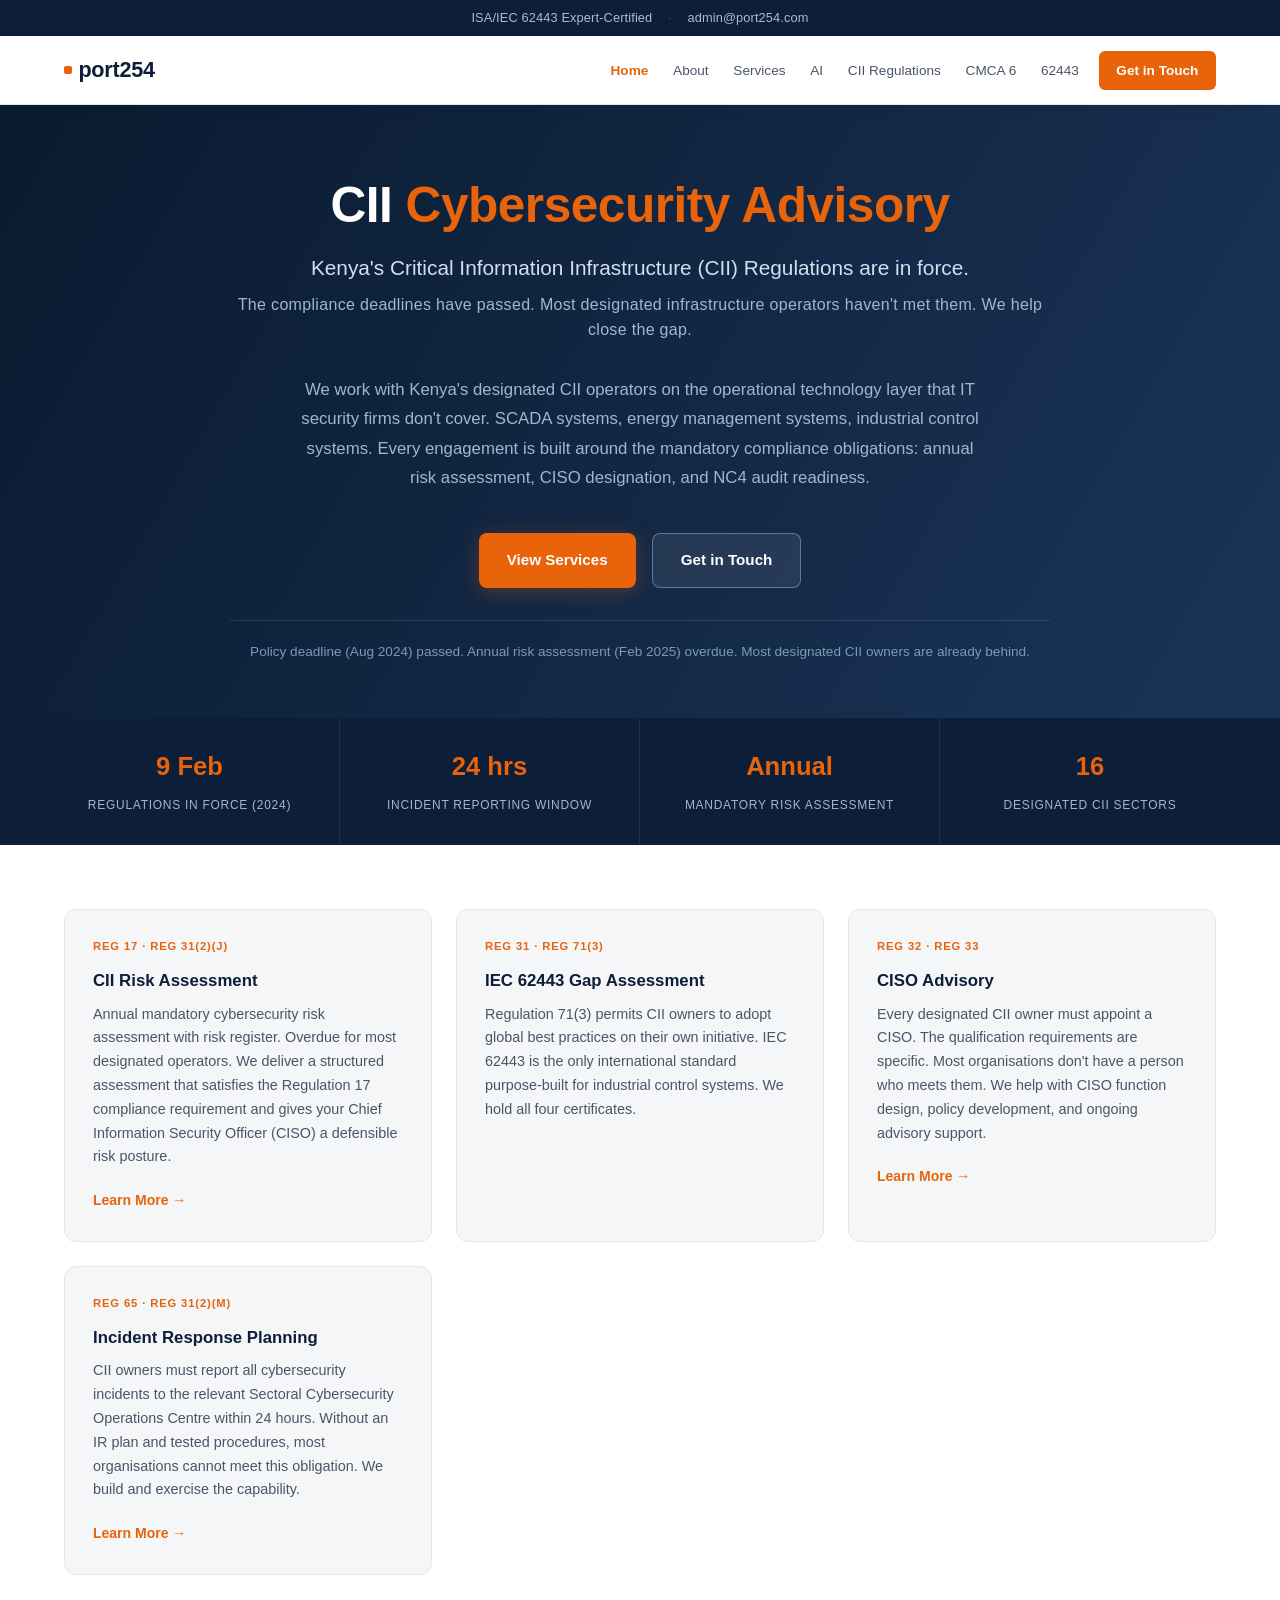
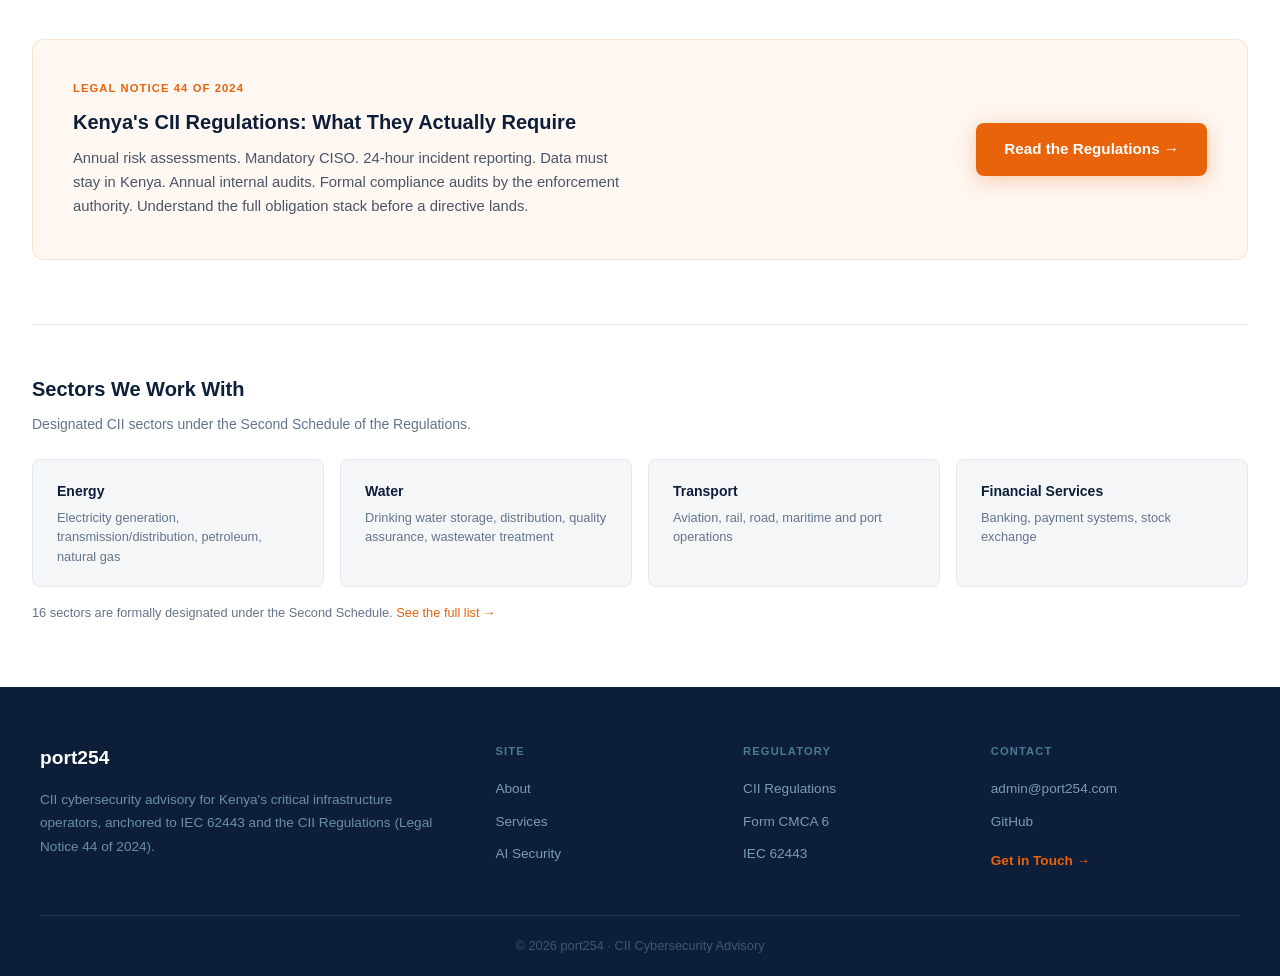
==== commit 5607e41e: "Remove "view credentials" links Co-Authored-By: Claude Sonnet 5 <noreply@anthropic.com> Claude-Sessi" ====
--- a/index.html
+++ b/index.html
@@ -293,7 +293,6 @@
                 <div class="feature-reg">Reg 31 · Reg 71(3)</div>
                 <h3 class="feature-title">IEC 62443 Gap Assessment</h3>
                 <p class="feature-description">Regulation 71(3) permits CII owners to adopt global best practices on their own initiative. IEC 62443 is the only international standard purpose-built for industrial control systems. We hold all four certificates.</p>
-                <a href="iec62443.html" class="feature-link">View Credentials →</a>
             </div>
 
             <!-- CISO Advisory -->
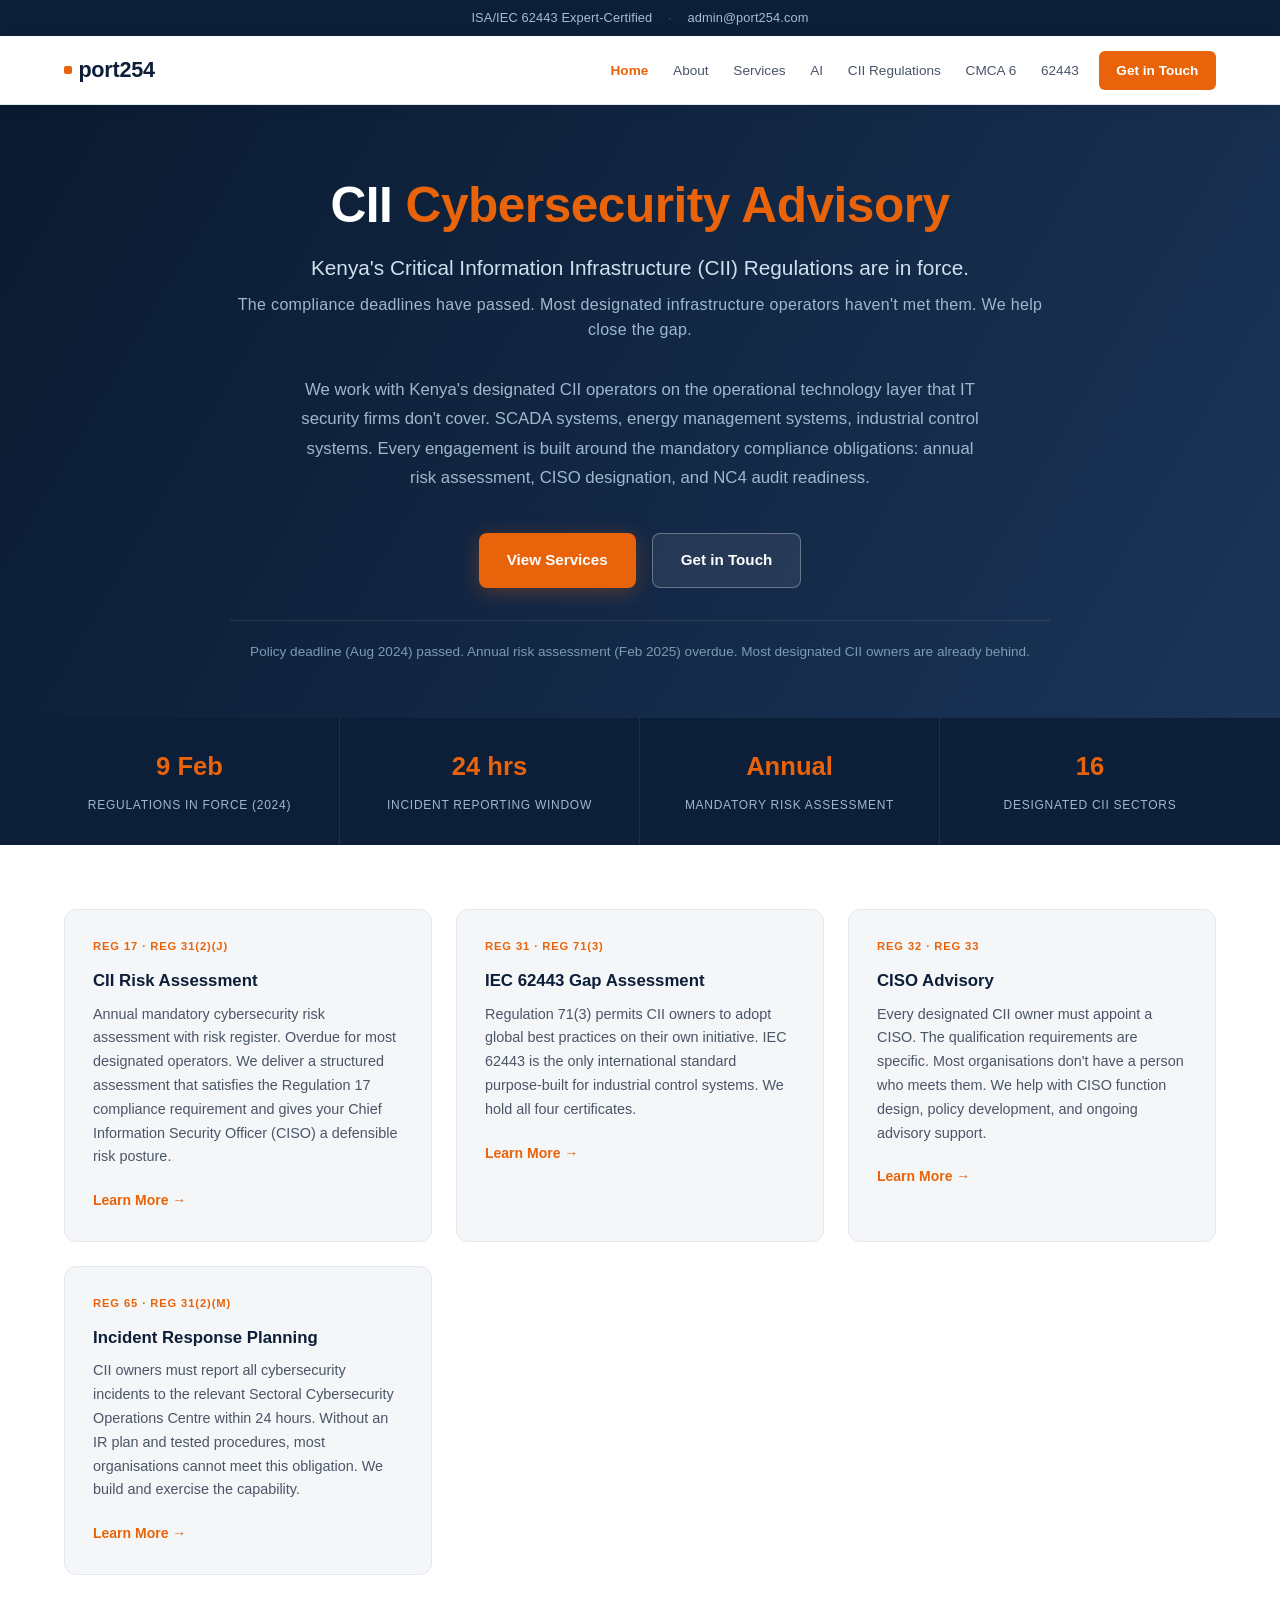
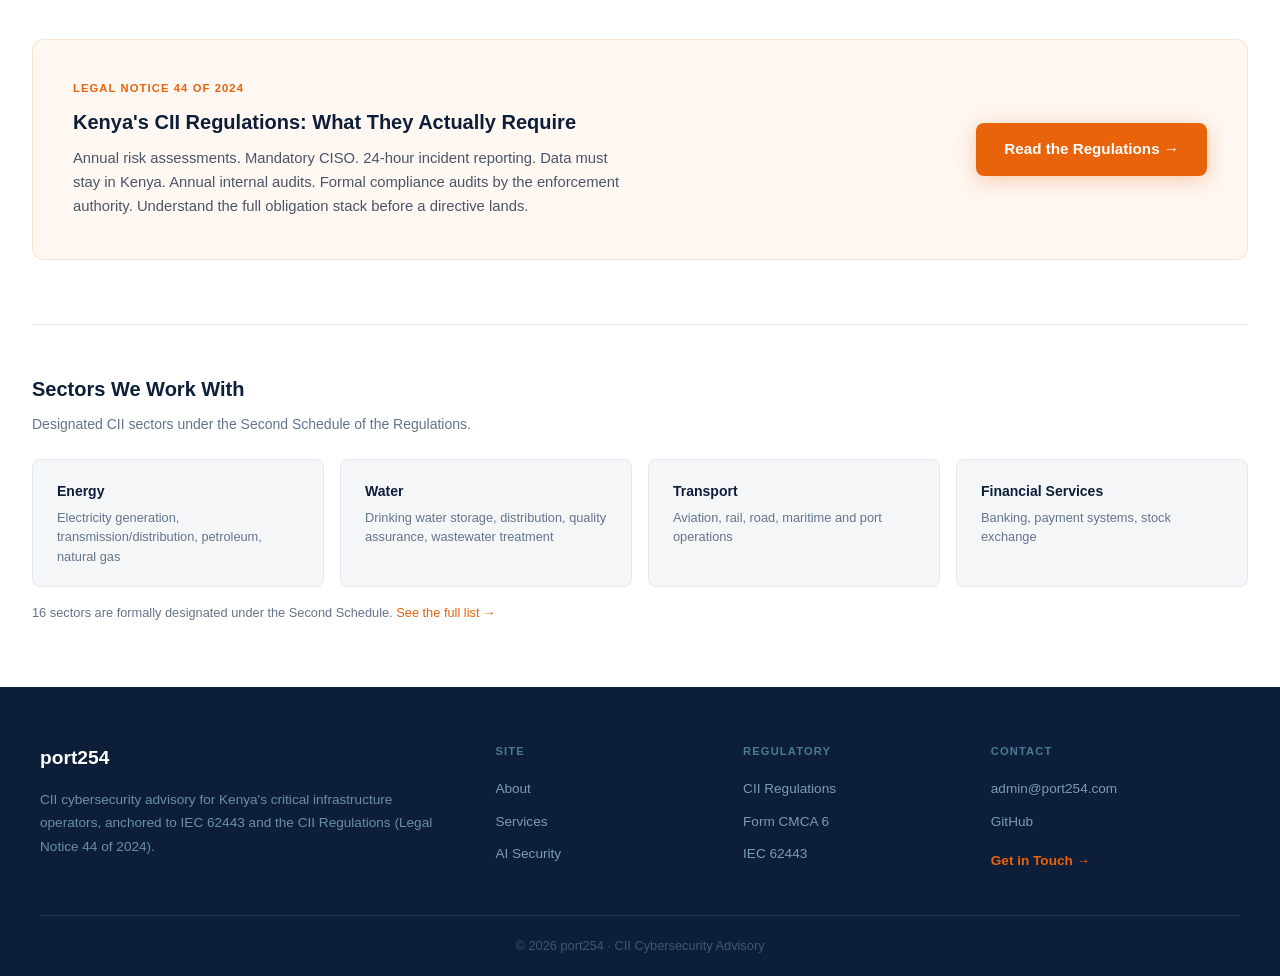
==== commit 44022315: "Restore Learn More link on IEC 62443 feature card for consistency Co-Authored-By: Claude Sonnet 5 <n" ====
--- a/index.html
+++ b/index.html
@@ -293,6 +293,7 @@
                 <div class="feature-reg">Reg 31 · Reg 71(3)</div>
                 <h3 class="feature-title">IEC 62443 Gap Assessment</h3>
                 <p class="feature-description">Regulation 71(3) permits CII owners to adopt global best practices on their own initiative. IEC 62443 is the only international standard purpose-built for industrial control systems. We hold all four certificates.</p>
+                <a href="services.html" class="feature-link">Learn More →</a>
             </div>
 
             <!-- CISO Advisory -->
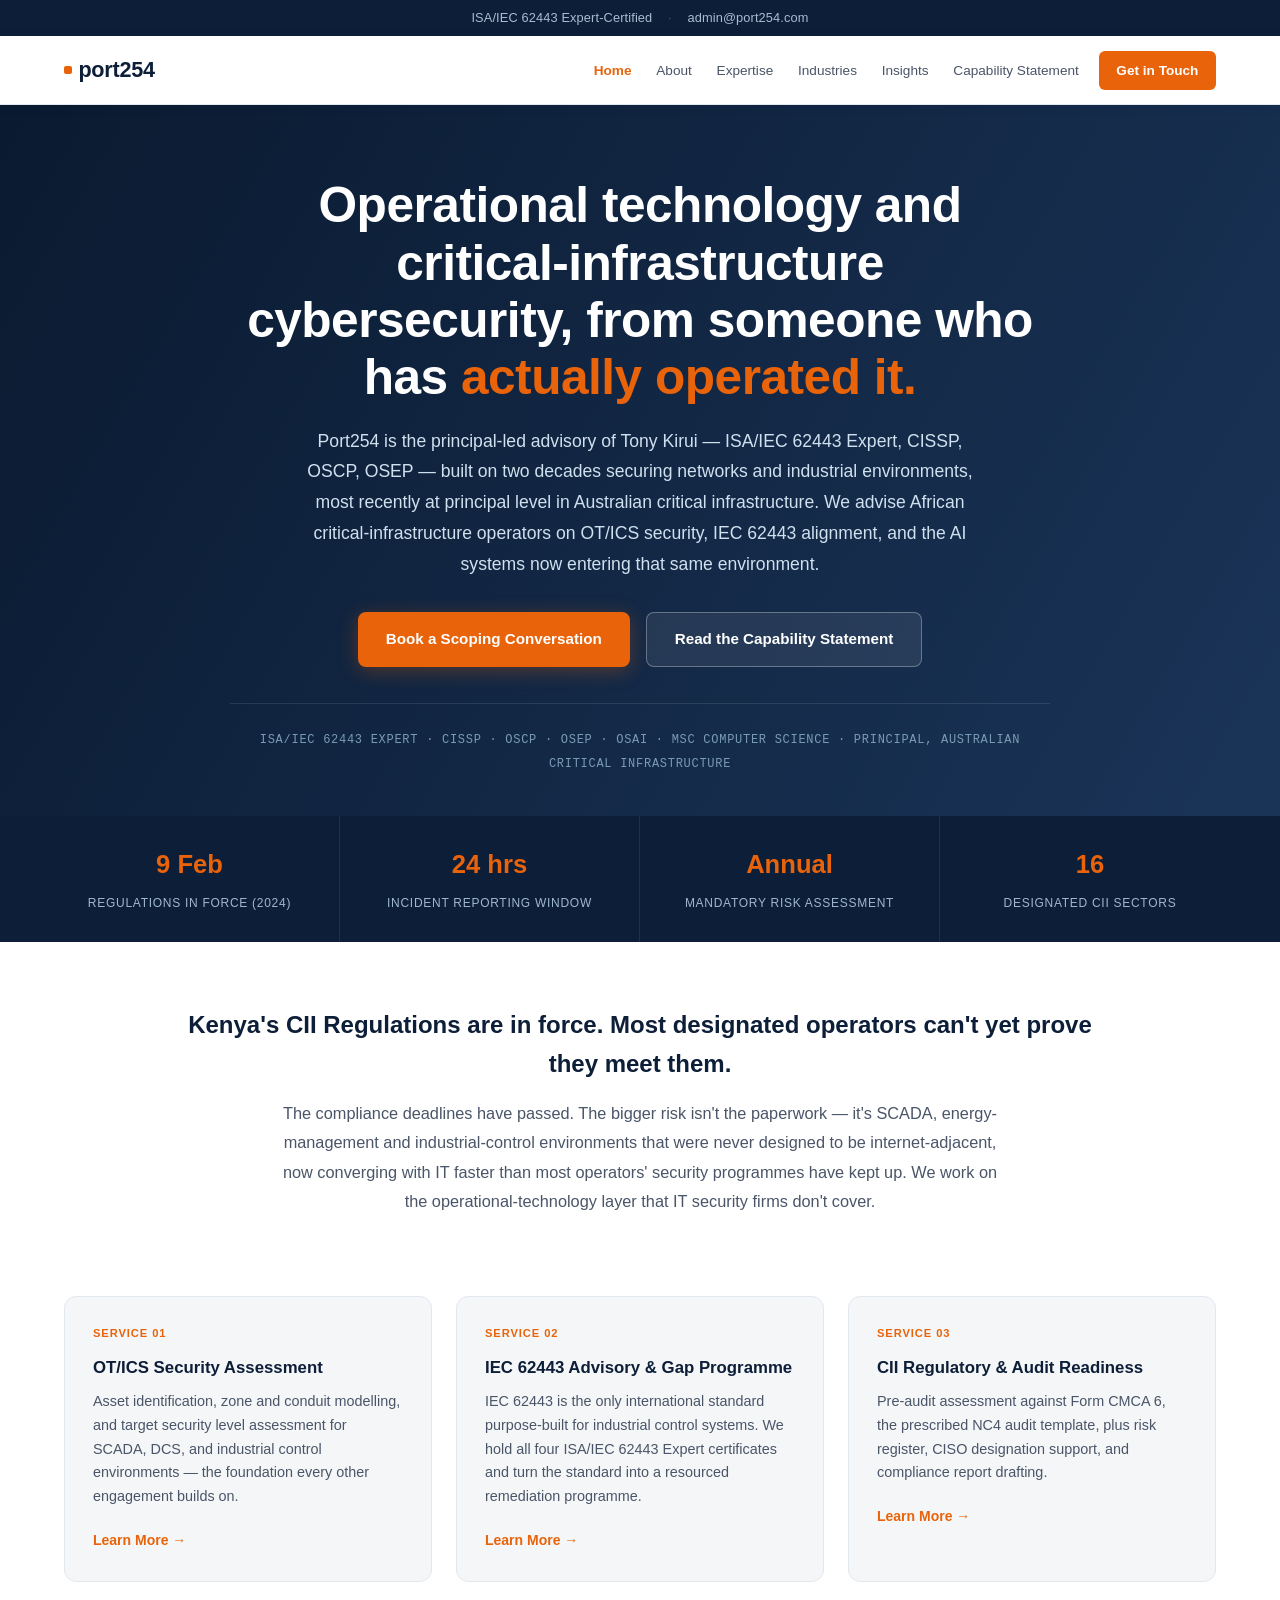
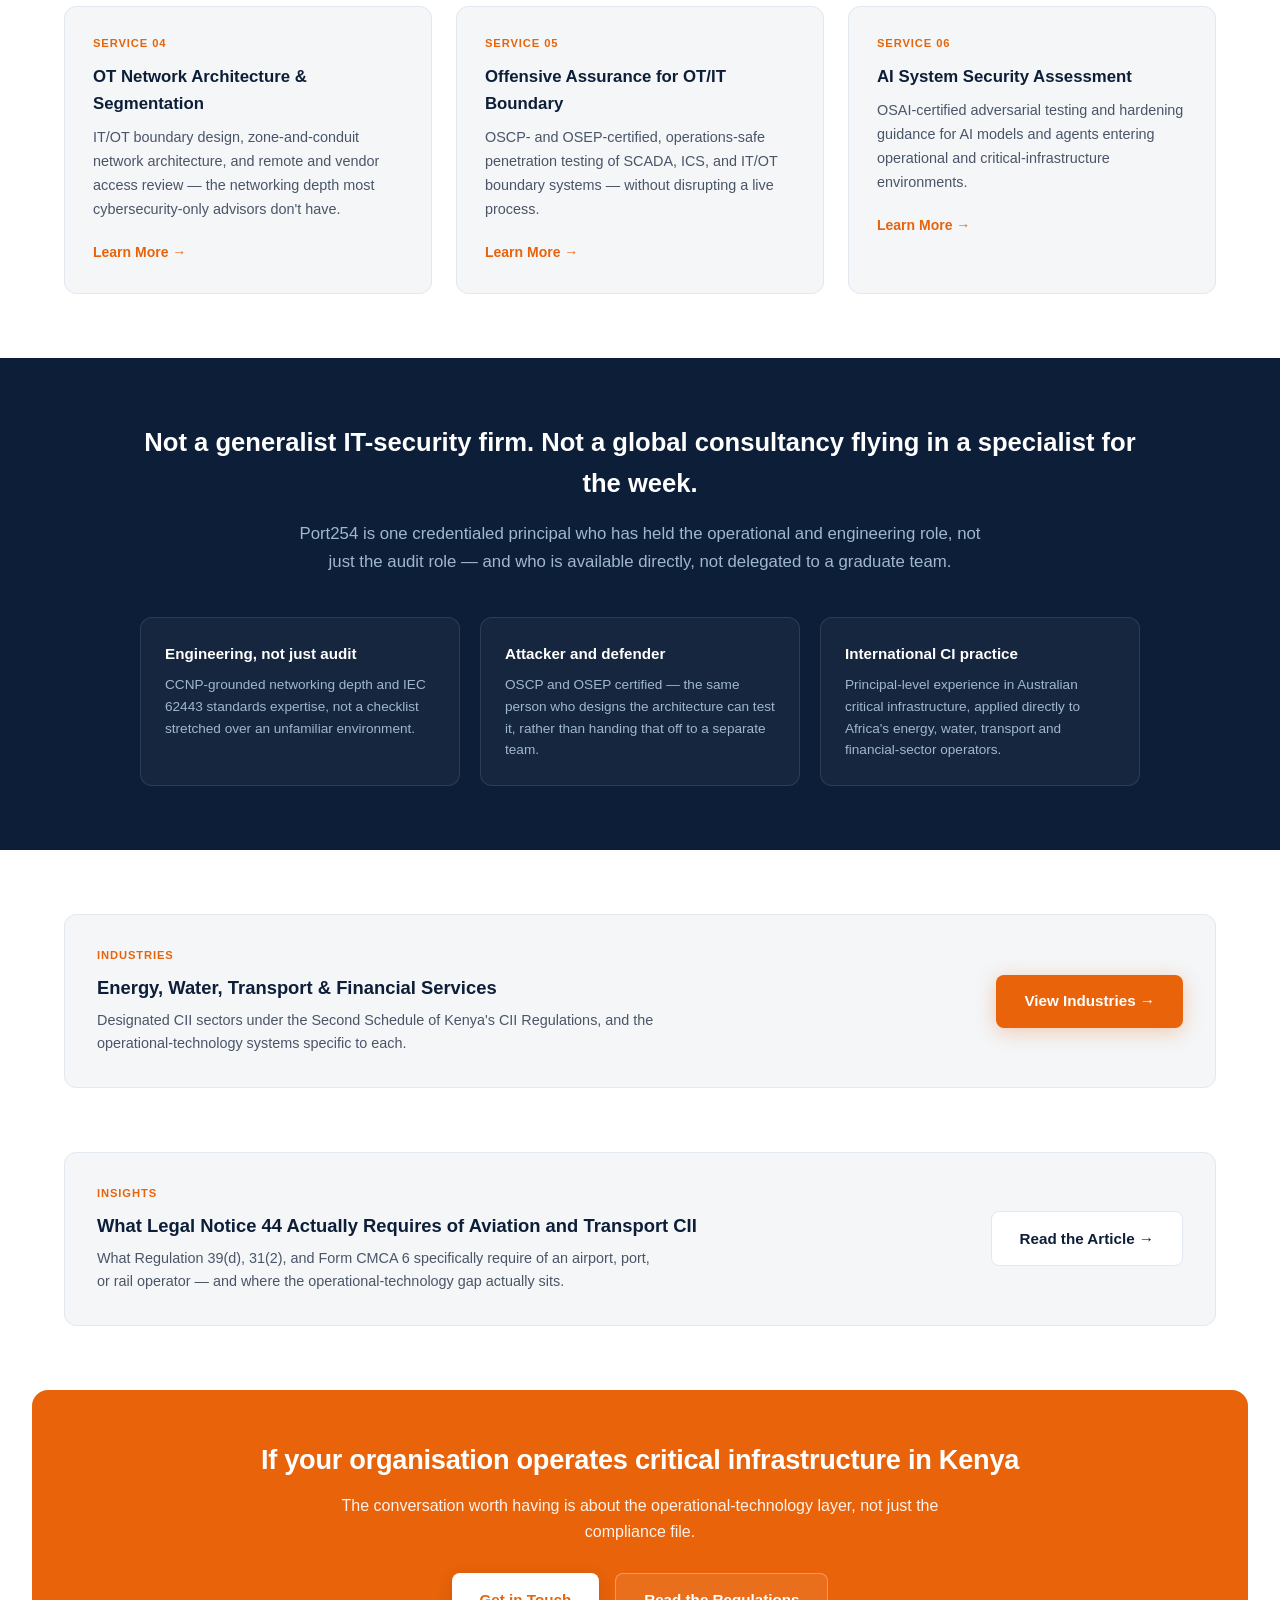
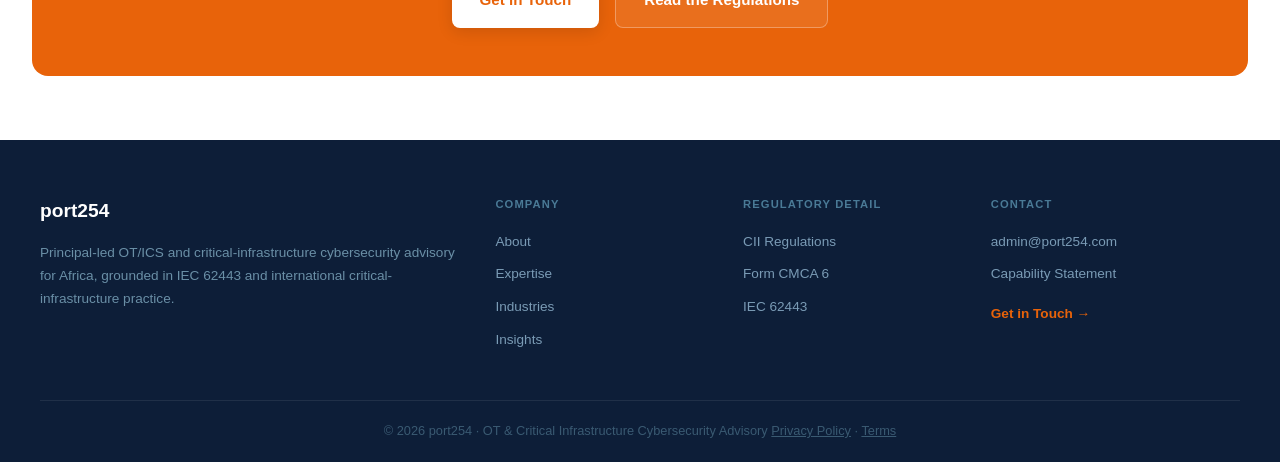
==== commit 08b84005: "Implement credibility-audit recommendations: name the principal, restructure IA and positioning Addr" ====
--- a/index.html
+++ b/index.html
@@ -3,19 +3,19 @@
 <head>
     <meta charset="UTF-8">
     <meta name="viewport" content="width=device-width, initial-scale=1.0">
-    <title>port254 | CII Cybersecurity Advisory | Kenya</title>
-    <meta name="description" content="CII cybersecurity advisory for Kenya's critical infrastructure operators. IEC 62443-anchored assessments, CISO advisory, incident response, and CII Regulations compliance under Legal Notice 44 of 2024.">
+    <title>port254 | OT &amp; Critical Infrastructure Cybersecurity | Africa</title>
+    <meta name="description" content="Principal-led OT/ICS and critical-infrastructure cybersecurity advisory for Africa, grounded in ISA/IEC 62443 and international critical-infrastructure practice.">
     <meta property="og:type" content="website">
     <meta property="og:url" content="https://port254.co.ke/">
-    <meta property="og:title" content="port254 | CII Cybersecurity Advisory | Kenya">
-    <meta property="og:description" content="Kenya's CII Regulations are in force. Compliance advisory for energy, water, transport, and financial sector critical infrastructure operators.">
+    <meta property="og:title" content="port254 | OT &amp; Critical Infrastructure Cybersecurity | Africa">
+    <meta property="og:description" content="Principal-led OT/ICS and critical-infrastructure cybersecurity advisory for Africa, grounded in ISA/IEC 62443 and international critical-infrastructure practice.">
     <link rel="icon" type="image/png" href="./images/favicon.png">
     <link rel="stylesheet" href="./css/style.css">
     <style>
         .hero {
             background: linear-gradient(120deg, #0A1A30 0%, #1A3458 100%);
             text-align: center;
-            padding: 4.5rem 1.5rem 3.5rem;
+            padding: 4.5rem 1.5rem 2.5rem;
         }
 
         .hero-inner {
@@ -26,7 +26,7 @@
         .hero-title {
             font-size: clamp(2.1rem, 5vw, 3.1rem);
             color: #fff;
-            margin-bottom: 1rem;
+            margin-bottom: 1.25rem;
             font-weight: 800;
             letter-spacing: -0.01em;
             line-height: 1.15;
@@ -37,27 +37,12 @@
             font-style: normal;
         }
 
-        .hero-subtitle {
-            font-size: 1.3rem;
+        .hero-description {
+            font-size: 1.1rem;
             color: #cfe0ee;
-            margin-bottom: 0.5rem;
-            font-weight: 400;
-        }
-
-        .hero-tagline {
-            font-size: 1rem;
-            color: #9fb8ce;
-            margin-bottom: 2rem;
-            letter-spacing: 0.02em;
-            line-height: 1.6;
-        }
-
-        .hero-description {
-            font-size: 1.05rem;
-            color: #9fb8ce;
             line-height: 1.75;
-            max-width: 680px;
-            margin: 0 auto 2.5rem;
+            max-width: 700px;
+            margin: 0 auto 2rem;
         }
 
         .cta-buttons {
@@ -99,12 +84,11 @@
             background: rgba(255, 255, 255, 0.16);
         }
 
-        .hero-note {
-            font-size: 0.85rem;
-            color: #7a9bb5;
-            margin-top: 2rem;
+        .trust-strip {
+            max-width: 820px; margin: 2.25rem auto 0; padding-top: 1.5rem;
             border-top: 1px solid rgba(255, 255, 255, 0.1);
-            padding-top: 1.25rem;
+            font-family: 'Courier New', monospace; font-size: 0.75rem; letter-spacing: 0.06em;
+            color: #7a9bb5; text-transform: uppercase; line-height: 2;
         }
 
         .stats-bar {
@@ -207,6 +191,35 @@
             text-decoration: underline;
         }
 
+        .why-section {
+            background: #0D1E38;
+            padding: 4rem 1.5rem;
+        }
+        .why-inner { max-width: 1000px; margin: 0 auto; text-align: center; }
+        .why-inner h2 { color: #fff; font-size: 1.6rem; margin-bottom: 1rem; }
+        .why-inner p.lead { color: #9fb8ce; font-size: 1.05rem; max-width: 700px; margin: 0 auto 2.5rem; line-height: 1.7; }
+        .why-grid-home { display: grid; grid-template-columns: repeat(auto-fit, minmax(220px, 1fr)); gap: 1.25rem; text-align: left; }
+        .why-card {
+            background: rgba(255,255,255,0.04); border: 1px solid rgba(255,255,255,0.1); border-radius: 0.75rem;
+            padding: 1.5rem;
+        }
+        .why-card h4 { color: #fff; font-size: 0.95rem; margin-bottom: 0.5rem; }
+        .why-card p { color: #9fb8ce; font-size: 0.85rem; line-height: 1.6; margin: 0; }
+
+        .insight-teaser {
+            max-width: 1200px; margin: 0 auto; padding: 4rem 1.5rem;
+        }
+        .insight-teaser-card {
+            background: #F4F6F8; border: 1.5px solid #E2E8F0; border-radius: 12px; padding: 2rem;
+            display: flex; justify-content: space-between; align-items: center; gap: 1.5rem; flex-wrap: wrap;
+        }
+        .insight-teaser-card .tag {
+            font-size: 0.7rem; font-weight: 700; text-transform: uppercase; letter-spacing: 0.08em;
+            color: #E8630A; margin-bottom: 0.5rem; display: block;
+        }
+        .insight-teaser-card h3 { font-size: 1.15rem; color: #0D1E38; margin-bottom: 0.4rem; }
+        .insight-teaser-card p { color: #4A5568; font-size: 0.9rem; max-width: 560px; }
+
         @media (max-width: 768px) {
             .features-grid { grid-template-columns: 1fr; }
             .stat-strip { grid-template-columns: repeat(2, 1fr); }
@@ -230,11 +243,10 @@
             <ul class="nav-links">
                 <li><a href="index.html" class="nav-link active">Home</a></li>
                 <li><a href="about.html" class="nav-link">About</a></li>
-                <li><a href="services.html" class="nav-link">Services</a></li>
-                <li><a href="ai.html" class="nav-link">AI</a></li>
-                <li><a href="cii.html" class="nav-link">CII Regulations</a></li>
-                <li><a href="cmca6.html" class="nav-link">CMCA 6</a></li>
-                <li><a href="iec62443.html" class="nav-link">62443</a></li>
+                <li><a href="expertise.html" class="nav-link">Expertise</a></li>
+                <li><a href="industries.html" class="nav-link">Industries</a></li>
+                <li><a href="insights.html" class="nav-link">Insights</a></li>
+                <li><a href="capability-statement.html" class="nav-link">Capability Statement</a></li>
                 <li><a href="contact.html" class="nav-cta">Get in Touch</a></li>
             </ul>
         </div>
@@ -243,15 +255,13 @@
     <!-- Hero -->
     <div class="hero">
         <div class="hero-inner">
-            <h1 class="hero-title">CII <em>Cybersecurity Advisory</em></h1>
-            <p class="hero-subtitle">Kenya's Critical Information Infrastructure (CII) Regulations are in force.</p>
-            <p class="hero-tagline">The compliance deadlines have passed. Most designated infrastructure operators haven't met them. We help close the gap.</p>
-            <p class="hero-description">We work with Kenya's designated CII operators on the operational technology layer that IT security firms don't cover. SCADA systems, energy management systems, industrial control systems. Every engagement is built around the mandatory compliance obligations: annual risk assessment, CISO designation, and NC4 audit readiness.</p>
+            <h1 class="hero-title">Operational technology and critical-infrastructure cybersecurity, from someone who has <em>actually operated it.</em></h1>
+            <p class="hero-description">Port254 is the principal-led advisory of Tony Kirui &mdash; ISA/IEC 62443 Expert, CISSP, OSCP, OSEP &mdash; built on two decades securing networks and industrial environments, most recently at principal level in Australian critical infrastructure. We advise African critical-infrastructure operators on OT/ICS security, IEC 62443 alignment, and the AI systems now entering that same environment.</p>
             <div class="cta-buttons">
-                <a href="services.html" class="cta-button">View Services</a>
-                <a href="contact.html" class="cta-button secondary">Get in Touch</a>
-            </div>
-            <p class="hero-note">Policy deadline (Aug 2024) passed. Annual risk assessment (Feb 2025) overdue. Most designated CII owners are already behind.</p>
+                <a href="contact.html" class="cta-button">Book a Scoping Conversation</a>
+                <a href="capability-statement.html" class="cta-button secondary">Read the Capability Statement</a>
+            </div>
+            <div class="trust-strip">ISA/IEC 62443 Expert &middot; CISSP &middot; OSCP &middot; OSEP &middot; OSAI &middot; MSc Computer Science &middot; Principal, Australian Critical Infrastructure</div>
         </div>
     </div>
 
@@ -277,79 +287,120 @@
         </div>
     </div>
 
+    <!-- Problem / Value -->
+    <div style="max-width: 1000px; margin: 0 auto; padding: 4rem 1.5rem 1rem; text-align: center;">
+        <h2 style="font-size: 1.5rem; color: #0D1E38; font-weight: 700; margin-bottom: 1rem;">Kenya's CII Regulations are in force. Most designated operators can't yet prove they meet them.</h2>
+        <p style="color: #4A5568; font-size: 1.02rem; line-height: 1.8; max-width: 720px; margin: 0 auto;">The compliance deadlines have passed. The bigger risk isn't the paperwork &mdash; it's SCADA, energy-management and industrial-control environments that were never designed to be internet-adjacent, now converging with IT faster than most operators' security programmes have kept up. We work on the operational-technology layer that IT security firms don't cover.</p>
+    </div>
+
     <!-- Features Section -->
     <div class="features-section">
         <div class="features-grid">
-            <!-- CII Risk Assessment -->
-            <div class="feature-card">
-                <div class="feature-reg">Reg 17 · Reg 31(2)(j)</div>
-                <h3 class="feature-title">CII Risk Assessment</h3>
-                <p class="feature-description">Annual mandatory cybersecurity risk assessment with risk register. Overdue for most designated operators. We deliver a structured assessment that satisfies the Regulation 17 compliance requirement and gives your Chief Information Security Officer (CISO) a defensible risk posture.</p>
+            <!-- OT/ICS Assessment -->
+            <div class="feature-card">
+                <div class="feature-reg">Service 01</div>
+                <h3 class="feature-title">OT/ICS Security Assessment</h3>
+                <p class="feature-description">Asset identification, zone and conduit modelling, and target security level assessment for SCADA, DCS, and industrial control environments &mdash; the foundation every other engagement builds on.</p>
                 <a href="services.html" class="feature-link">Learn More →</a>
             </div>
 
             <!-- IEC 62443 -->
             <div class="feature-card">
-                <div class="feature-reg">Reg 31 · Reg 71(3)</div>
-                <h3 class="feature-title">IEC 62443 Gap Assessment</h3>
-                <p class="feature-description">Regulation 71(3) permits CII owners to adopt global best practices on their own initiative. IEC 62443 is the only international standard purpose-built for industrial control systems. We hold all four certificates.</p>
-                <a href="services.html" class="feature-link">Learn More →</a>
-            </div>
-
-            <!-- CISO Advisory -->
-            <div class="feature-card">
-                <div class="feature-reg">Reg 32 · Reg 33</div>
-                <h3 class="feature-title">CISO Advisory</h3>
-                <p class="feature-description">Every designated CII owner must appoint a CISO. The qualification requirements are specific. Most organisations don't have a person who meets them. We help with CISO function design, policy development, and ongoing advisory support.</p>
-                <a href="services.html" class="feature-link">Learn More →</a>
-            </div>
-
-            <!-- Incident Response -->
-            <div class="feature-card">
-                <div class="feature-reg">Reg 65 · Reg 31(2)(m)</div>
-                <h3 class="feature-title">Incident Response Planning</h3>
-                <p class="feature-description">CII owners must report all cybersecurity incidents to the relevant Sectoral Cybersecurity Operations Centre within 24 hours. Without an IR plan and tested procedures, most organisations cannot meet this obligation. We build and exercise the capability.</p>
-                <a href="services.html" class="feature-link">Learn More →</a>
-            </div>
-        </div>
-    </div>
-
-    <!-- CII Regulations Banner -->
+                <div class="feature-reg">Service 02</div>
+                <h3 class="feature-title">IEC 62443 Advisory &amp; Gap Programme</h3>
+                <p class="feature-description">IEC 62443 is the only international standard purpose-built for industrial control systems. We hold all four ISA/IEC 62443 Expert certificates and turn the standard into a resourced remediation programme.</p>
+                <a href="services.html" class="feature-link">Learn More →</a>
+            </div>
+
+            <!-- CII Regulatory Readiness -->
+            <div class="feature-card">
+                <div class="feature-reg">Service 03</div>
+                <h3 class="feature-title">CII Regulatory &amp; Audit Readiness</h3>
+                <p class="feature-description">Pre-audit assessment against Form CMCA 6, the prescribed NC4 audit template, plus risk register, CISO designation support, and compliance report drafting.</p>
+                <a href="services.html" class="feature-link">Learn More →</a>
+            </div>
+
+            <!-- OT Network Architecture -->
+            <div class="feature-card">
+                <div class="feature-reg">Service 04</div>
+                <h3 class="feature-title">OT Network Architecture &amp; Segmentation</h3>
+                <p class="feature-description">IT/OT boundary design, zone-and-conduit network architecture, and remote and vendor access review &mdash; the networking depth most cybersecurity-only advisors don't have.</p>
+                <a href="services.html" class="feature-link">Learn More →</a>
+            </div>
+
+            <!-- Offensive Assurance -->
+            <div class="feature-card">
+                <div class="feature-reg">Service 05</div>
+                <h3 class="feature-title">Offensive Assurance for OT/IT Boundary</h3>
+                <p class="feature-description">OSCP- and OSEP-certified, operations-safe penetration testing of SCADA, ICS, and IT/OT boundary systems &mdash; without disrupting a live process.</p>
+                <a href="services.html" class="feature-link">Learn More →</a>
+            </div>
+
+            <!-- AI Security -->
+            <div class="feature-card">
+                <div class="feature-reg">Service 06</div>
+                <h3 class="feature-title">AI System Security Assessment</h3>
+                <p class="feature-description">OSAI-certified adversarial testing and hardening guidance for AI models and agents entering operational and critical-infrastructure environments.</p>
+                <a href="services.html" class="feature-link">Learn More →</a>
+            </div>
+        </div>
+    </div>
+
+    <!-- Why Port254 -->
+    <div class="why-section">
+        <div class="why-inner">
+            <h2>Not a generalist IT-security firm. Not a global consultancy flying in a specialist for the week.</h2>
+            <p class="lead">Port254 is one credentialed principal who has held the operational and engineering role, not just the audit role &mdash; and who is available directly, not delegated to a graduate team.</p>
+            <div class="why-grid-home">
+                <div class="why-card">
+                    <h4>Engineering, not just audit</h4>
+                    <p>CCNP-grounded networking depth and IEC 62443 standards expertise, not a checklist stretched over an unfamiliar environment.</p>
+                </div>
+                <div class="why-card">
+                    <h4>Attacker and defender</h4>
+                    <p>OSCP and OSEP certified &mdash; the same person who designs the architecture can test it, rather than handing that off to a separate team.</p>
+                </div>
+                <div class="why-card">
+                    <h4>International CI practice</h4>
+                    <p>Principal-level experience in Australian critical infrastructure, applied directly to Africa's energy, water, transport and financial-sector operators.</p>
+                </div>
+            </div>
+        </div>
+    </div>
+
+    <!-- Industries teaser -->
+    <div class="insight-teaser">
+        <div class="insight-teaser-card">
+            <div>
+                <span class="tag">Industries</span>
+                <h3>Energy, Water, Transport &amp; Financial Services</h3>
+                <p>Designated CII sectors under the Second Schedule of Kenya's CII Regulations, and the operational-technology systems specific to each.</p>
+            </div>
+            <a href="industries.html" class="cta-button" style="flex-shrink: 0;">View Industries →</a>
+        </div>
+    </div>
+
+    <!-- Insights teaser -->
+    <div class="insight-teaser" style="padding-top: 0;">
+        <div class="insight-teaser-card">
+            <div>
+                <span class="tag">Insights</span>
+                <h3>What Legal Notice 44 Actually Requires of Aviation and Transport CII</h3>
+                <p>What Regulation 39(d), 31(2), and Form CMCA 6 specifically require of an airport, port, or rail operator &mdash; and where the operational-technology gap actually sits.</p>
+            </div>
+            <a href="insights-aviation-cii.html" class="cta-button secondary" style="flex-shrink: 0; color:#0D1E38; border-color:#E2E8F0; background:#fff;">Read the Article →</a>
+        </div>
+    </div>
+
+    <!-- Final CTA -->
     <div style="max-width: 1280px; margin: 0 auto 4rem; padding: 0 2rem;">
-        <div style="background: rgba(232, 99, 10, 0.05); border: 1px solid rgba(232, 99, 10, 0.15); border-radius: 0.75rem; padding: 2.5rem; display: flex; align-items: center; justify-content: space-between; gap: 2rem; flex-wrap: wrap;">
-            <div>
-                <p style="font-size: 0.7rem; font-weight: 700; text-transform: uppercase; letter-spacing: 0.1em; color: #E8630A; margin-bottom: 0.5rem;">Legal Notice 44 of 2024</p>
-                <h3 style="font-size: 1.25rem; color: #0D1E38; font-weight: 600; margin-bottom: 0.5rem;">Kenya's CII Regulations: What They Actually Require</h3>
-                <p style="color: #4A5568; font-size: 0.925rem; line-height: 1.65; max-width: 560px;">Annual risk assessments. Mandatory CISO. 24-hour incident reporting. Data must stay in Kenya. Annual internal audits. Formal compliance audits by the enforcement authority. Understand the full obligation stack before a directive lands.</p>
-            </div>
-            <a href="cii.html" class="cta-button" style="flex-shrink: 0;">Read the Regulations →</a>
-        </div>
-    </div>
-
-    <!-- Sectors -->
-    <div style="max-width: 1280px; margin: 0 auto 4rem; padding: 0 2rem;">
-        <div style="border-top: 1px solid #E2E8F0; padding-top: 3rem;">
-            <h2 style="font-size: 1.25rem; color: #0D1E38; font-weight: 600; margin-bottom: 0.5rem;">Sectors We Work With</h2>
-            <p style="color: #64748B; font-size: 0.875rem; margin-bottom: 1.5rem;">Designated CII sectors under the Second Schedule of the Regulations.</p>
-            <div style="display: grid; grid-template-columns: repeat(auto-fit, minmax(220px, 1fr)); gap: 1rem;">
-                <div style="background: #F4F6F8; border: 1px solid #E2E8F0; border-radius: 0.5rem; padding: 1.25rem 1.5rem;">
-                    <p style="font-size: 0.875rem; font-weight: 600; color: #0D1E38; margin-bottom: 0.35rem;">Energy</p>
-                    <p style="font-size: 0.8rem; color: #64748B; line-height: 1.5;">Electricity generation, transmission/distribution, petroleum, natural gas</p>
-                </div>
-                <div style="background: #F4F6F8; border: 1px solid #E2E8F0; border-radius: 0.5rem; padding: 1.25rem 1.5rem;">
-                    <p style="font-size: 0.875rem; font-weight: 600; color: #0D1E38; margin-bottom: 0.35rem;">Water</p>
-                    <p style="font-size: 0.8rem; color: #64748B; line-height: 1.5;">Drinking water storage, distribution, quality assurance, wastewater treatment</p>
-                </div>
-                <div style="background: #F4F6F8; border: 1px solid #E2E8F0; border-radius: 0.5rem; padding: 1.25rem 1.5rem;">
-                    <p style="font-size: 0.875rem; font-weight: 600; color: #0D1E38; margin-bottom: 0.35rem;">Transport</p>
-                    <p style="font-size: 0.8rem; color: #64748B; line-height: 1.5;">Aviation, rail, road, maritime and port operations</p>
-                </div>
-                <div style="background: #F4F6F8; border: 1px solid #E2E8F0; border-radius: 0.5rem; padding: 1.25rem 1.5rem;">
-                    <p style="font-size: 0.875rem; font-weight: 600; color: #0D1E38; margin-bottom: 0.35rem;">Financial Services</p>
-                    <p style="font-size: 0.8rem; color: #64748B; line-height: 1.5;">Banking, payment systems, stock exchange</p>
-                </div>
-            </div>
-            <p style="margin-top: 1rem; font-size: 0.8rem; color: #64748B;">16 sectors are formally designated under the Second Schedule. <a href="cii.html" style="color: #E8630A; text-decoration: none;">See the full list →</a></p>
+        <div class="cta-section">
+            <h3>If your organisation operates critical infrastructure in Kenya</h3>
+            <p>The conversation worth having is about the operational-technology layer, not just the compliance file.</p>
+            <div style="display: flex; gap: 1rem; justify-content: center; flex-wrap: wrap;">
+                <a href="contact.html" class="cta-button">Get in Touch</a>
+                <a href="cii.html" class="cta-button secondary">Read the Regulations</a>
+            </div>
         </div>
     </div>
 
@@ -358,18 +409,19 @@
         <div class="footer-inner">
             <div class="footer-brand">
                 <div class="footer-logo">port254</div>
-                <p>CII cybersecurity advisory for Kenya's critical infrastructure operators, anchored to IEC 62443 and the CII Regulations (Legal Notice 44 of 2024).</p>
+                <p>Principal-led OT/ICS and critical-infrastructure cybersecurity advisory for Africa, grounded in IEC 62443 and international critical-infrastructure practice.</p>
             </div>
             <div class="footer-col">
-                <h4>Site</h4>
+                <h4>Company</h4>
                 <ul>
                     <li><a href="about.html">About</a></li>
-                    <li><a href="services.html">Services</a></li>
-                    <li><a href="ai.html">AI Security</a></li>
+                    <li><a href="expertise.html">Expertise</a></li>
+                    <li><a href="industries.html">Industries</a></li>
+                    <li><a href="insights.html">Insights</a></li>
                 </ul>
             </div>
             <div class="footer-col">
-                <h4>Regulatory</h4>
+                <h4>Regulatory Detail</h4>
                 <ul>
                     <li><a href="cii.html">CII Regulations</a></li>
                     <li><a href="cmca6.html">Form CMCA 6</a></li>
@@ -380,13 +432,14 @@
                 <h4>Contact</h4>
                 <ul>
                     <li><a href="mailto:admin@port254.com">admin@port254.com</a></li>
-                    <li><a href="https://github.com/254kamikaze" target="_blank">GitHub</a></li>
+                    <li><a href="capability-statement.html">Capability Statement</a></li>
                 </ul>
                 <a href="contact.html" class="footer-cta">Get in Touch →</a>
             </div>
         </div>
         <div class="footer-bottom">
-            <span>&copy; 2026 port254 &middot; CII Cybersecurity Advisory</span>
+            <span>&copy; 2026 port254 &middot; OT &amp; Critical Infrastructure Cybersecurity Advisory</span>
+            <span><a href="privacy.html">Privacy Policy</a> &middot; <a href="terms.html">Terms</a></span>
         </div>
     </footer>
 </body>
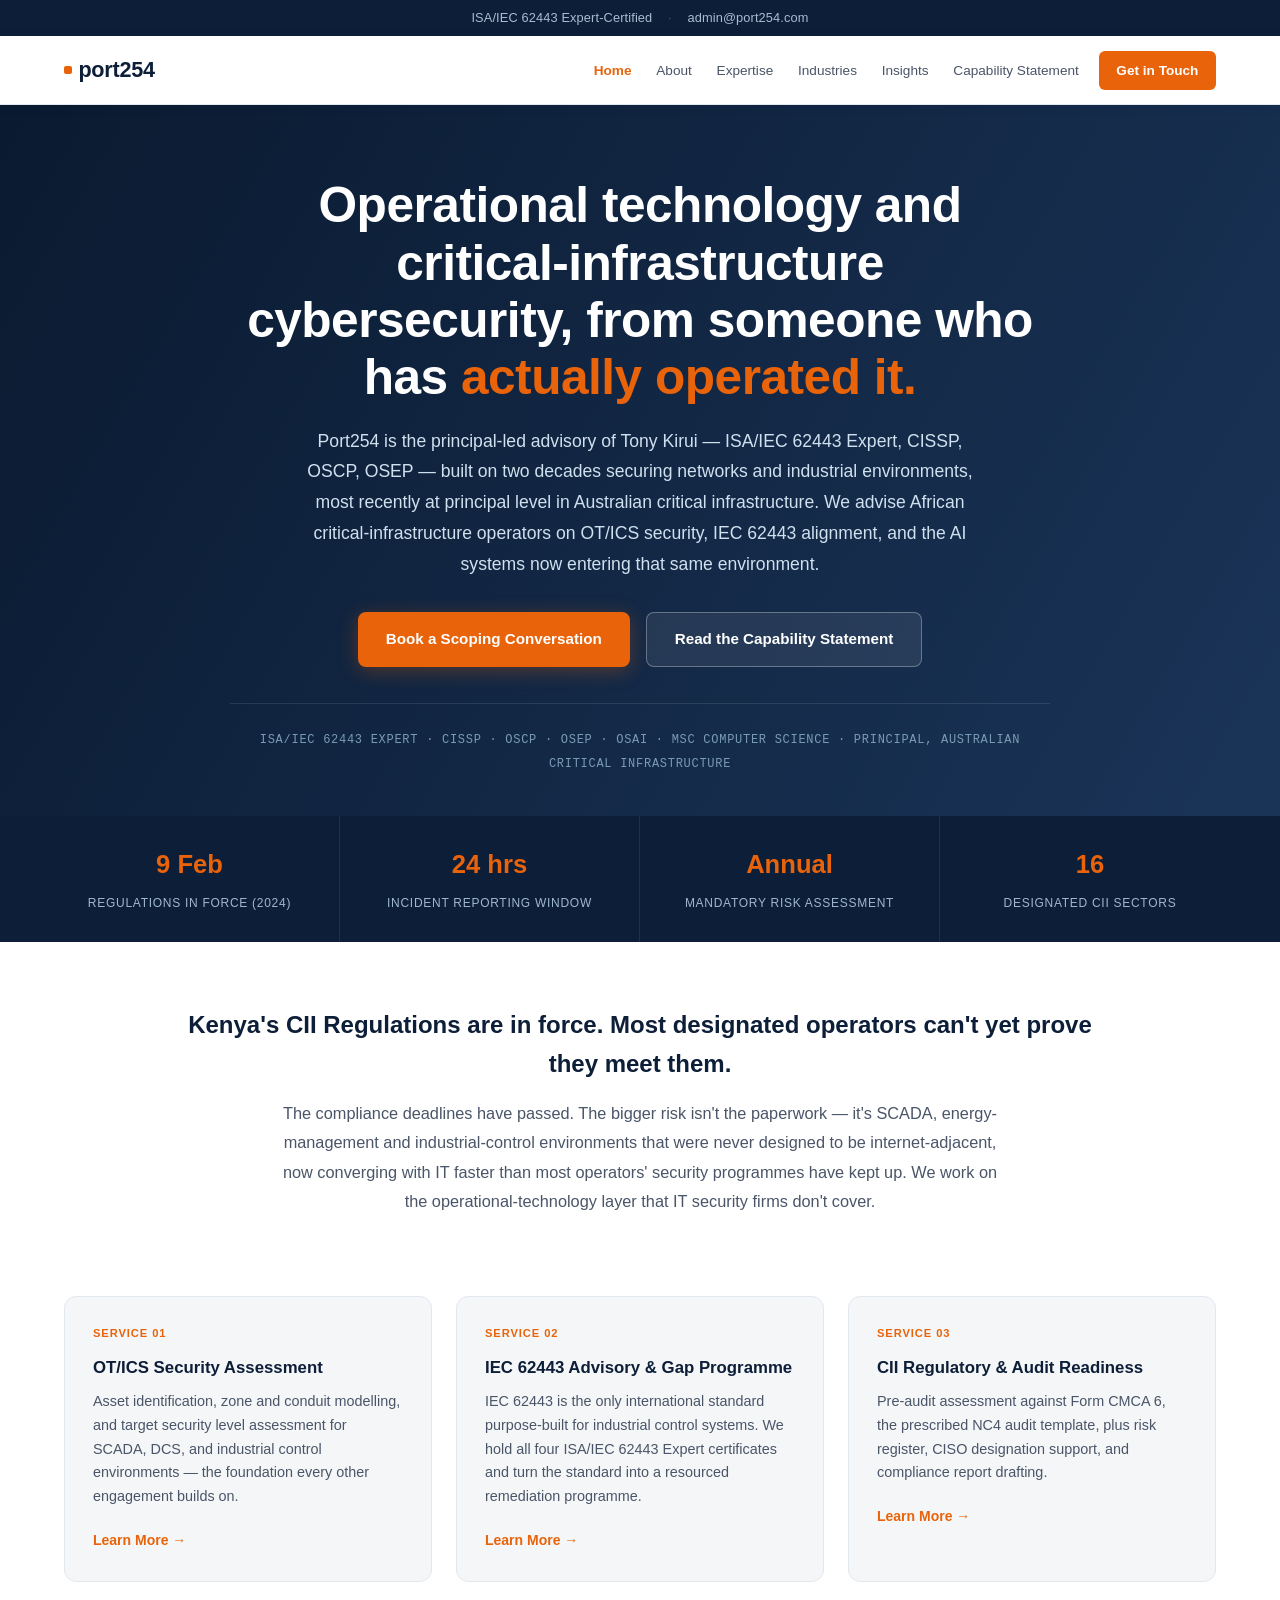
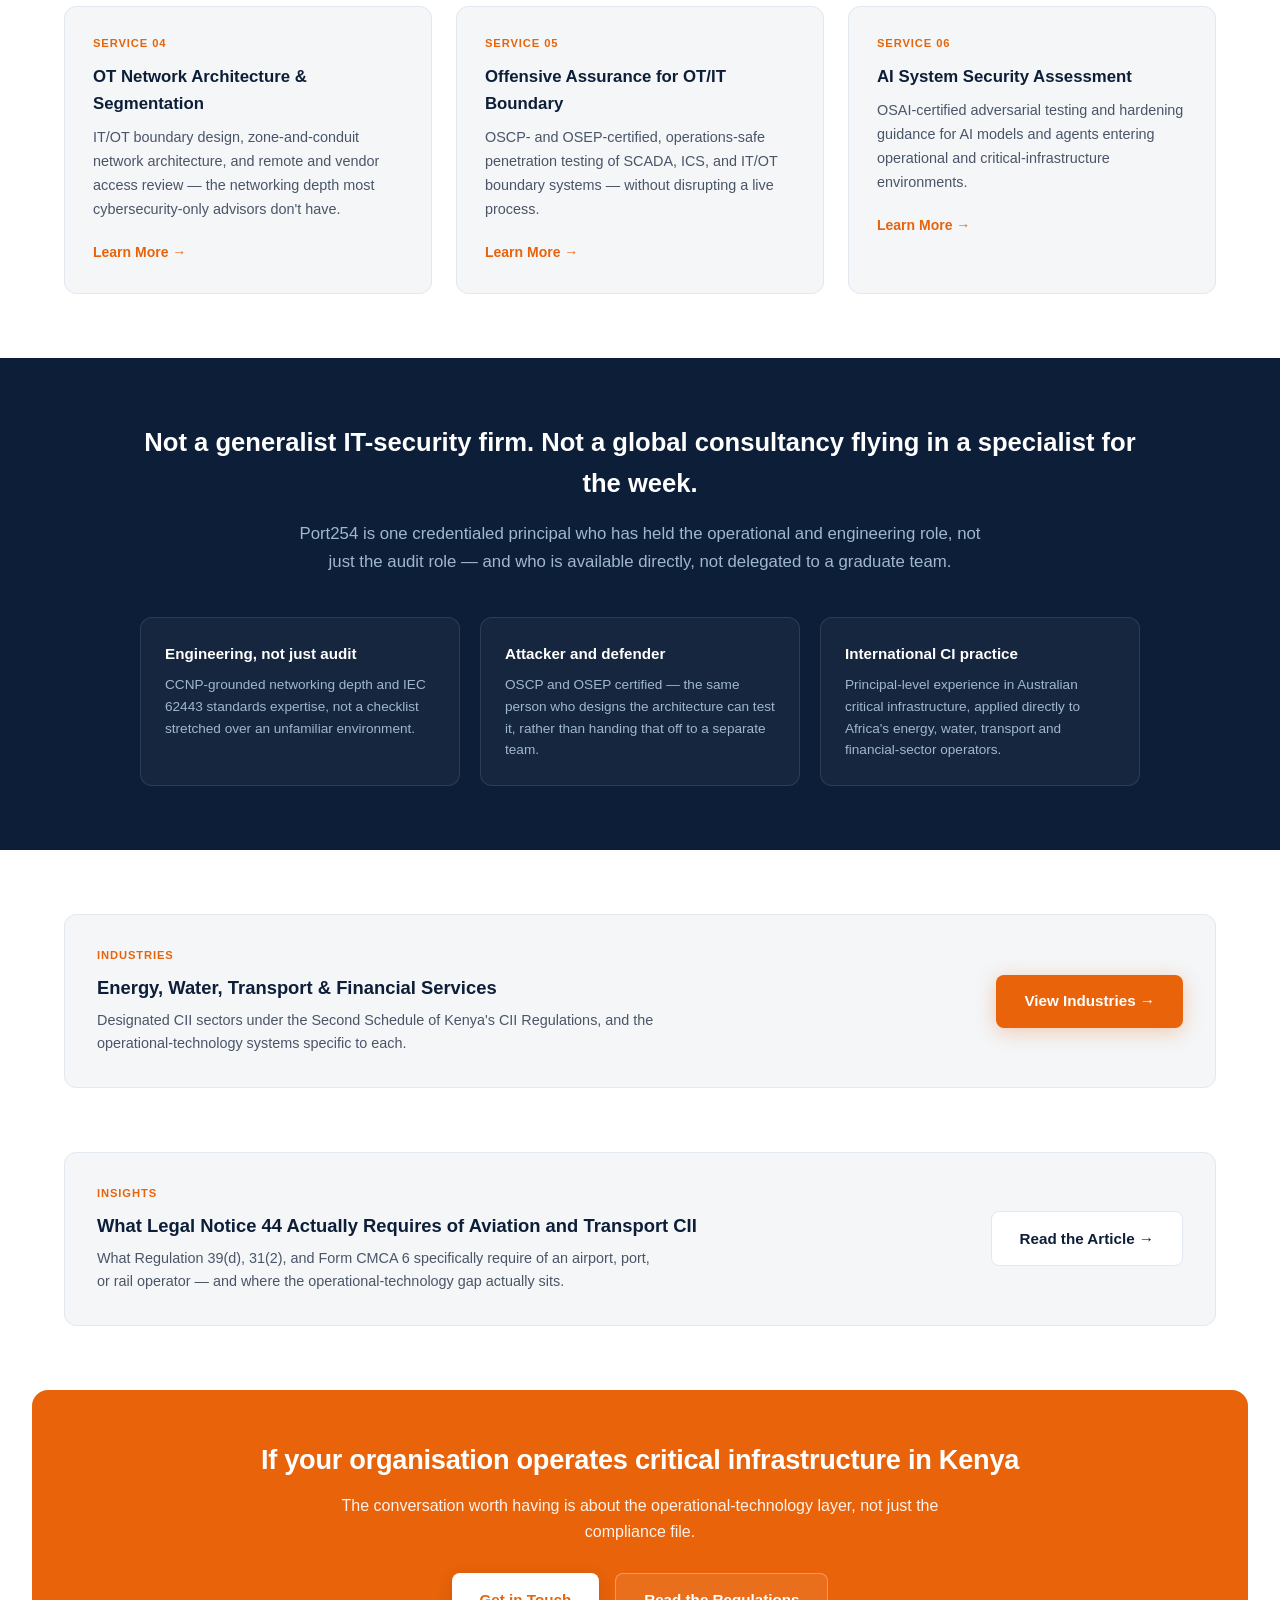
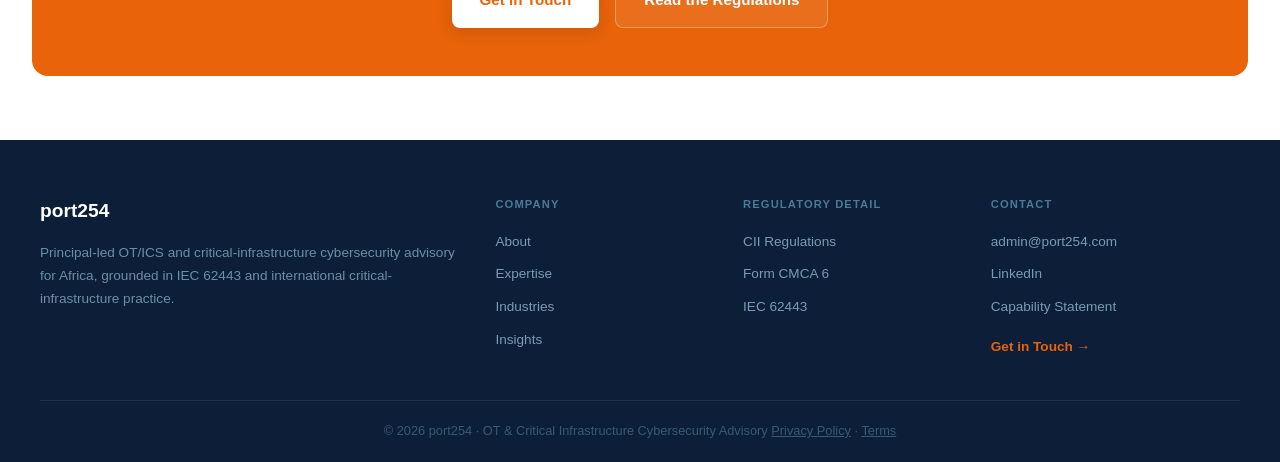
==== commit 06c896c8: "Add principal photo and LinkedIn link site-wide Replace the About page's monogram placeholder with a" ====
--- a/index.html
+++ b/index.html
@@ -432,6 +432,7 @@
                 <h4>Contact</h4>
                 <ul>
                     <li><a href="mailto:admin@port254.com">admin@port254.com</a></li>
+                    <li><a href="https://www.linkedin.com/in/tony-kirui-6805b84/" target="_blank" rel="noopener">LinkedIn</a></li>
                     <li><a href="capability-statement.html">Capability Statement</a></li>
                 </ul>
                 <a href="contact.html" class="footer-cta">Get in Touch →</a>
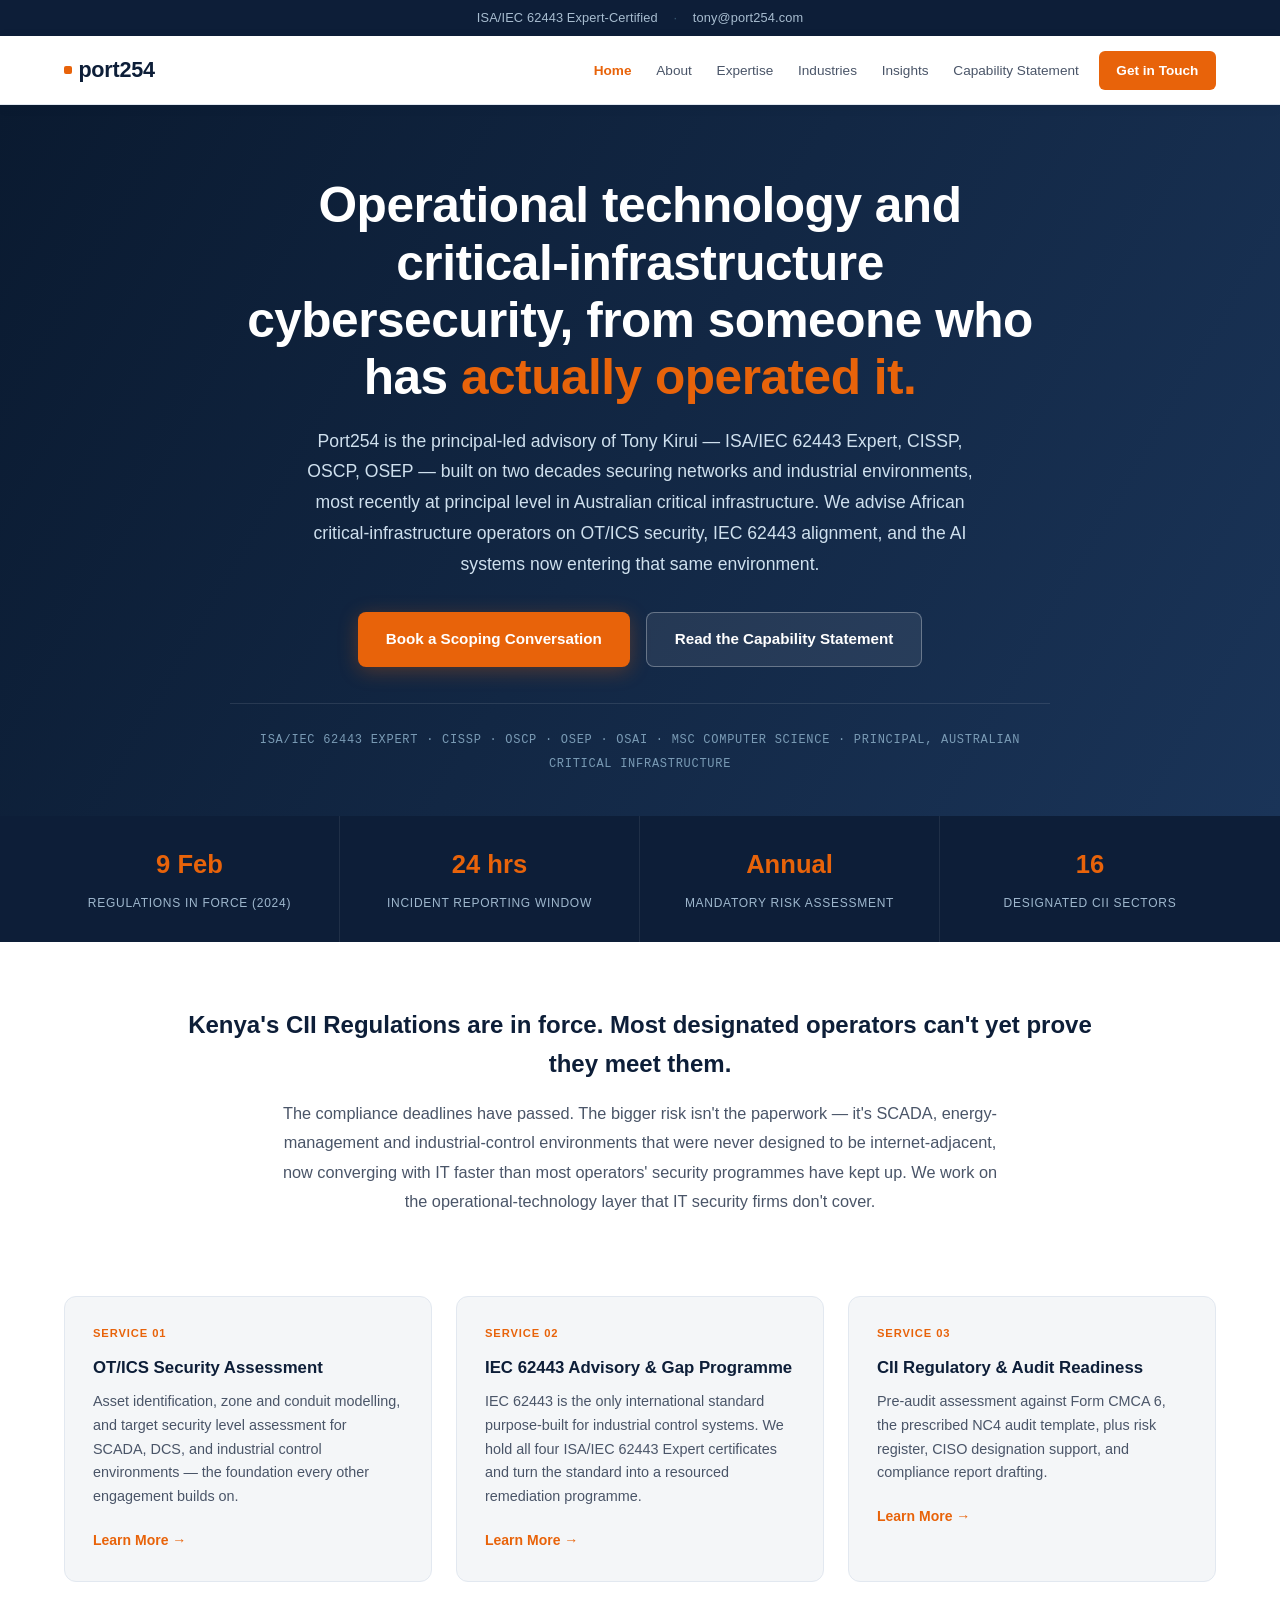
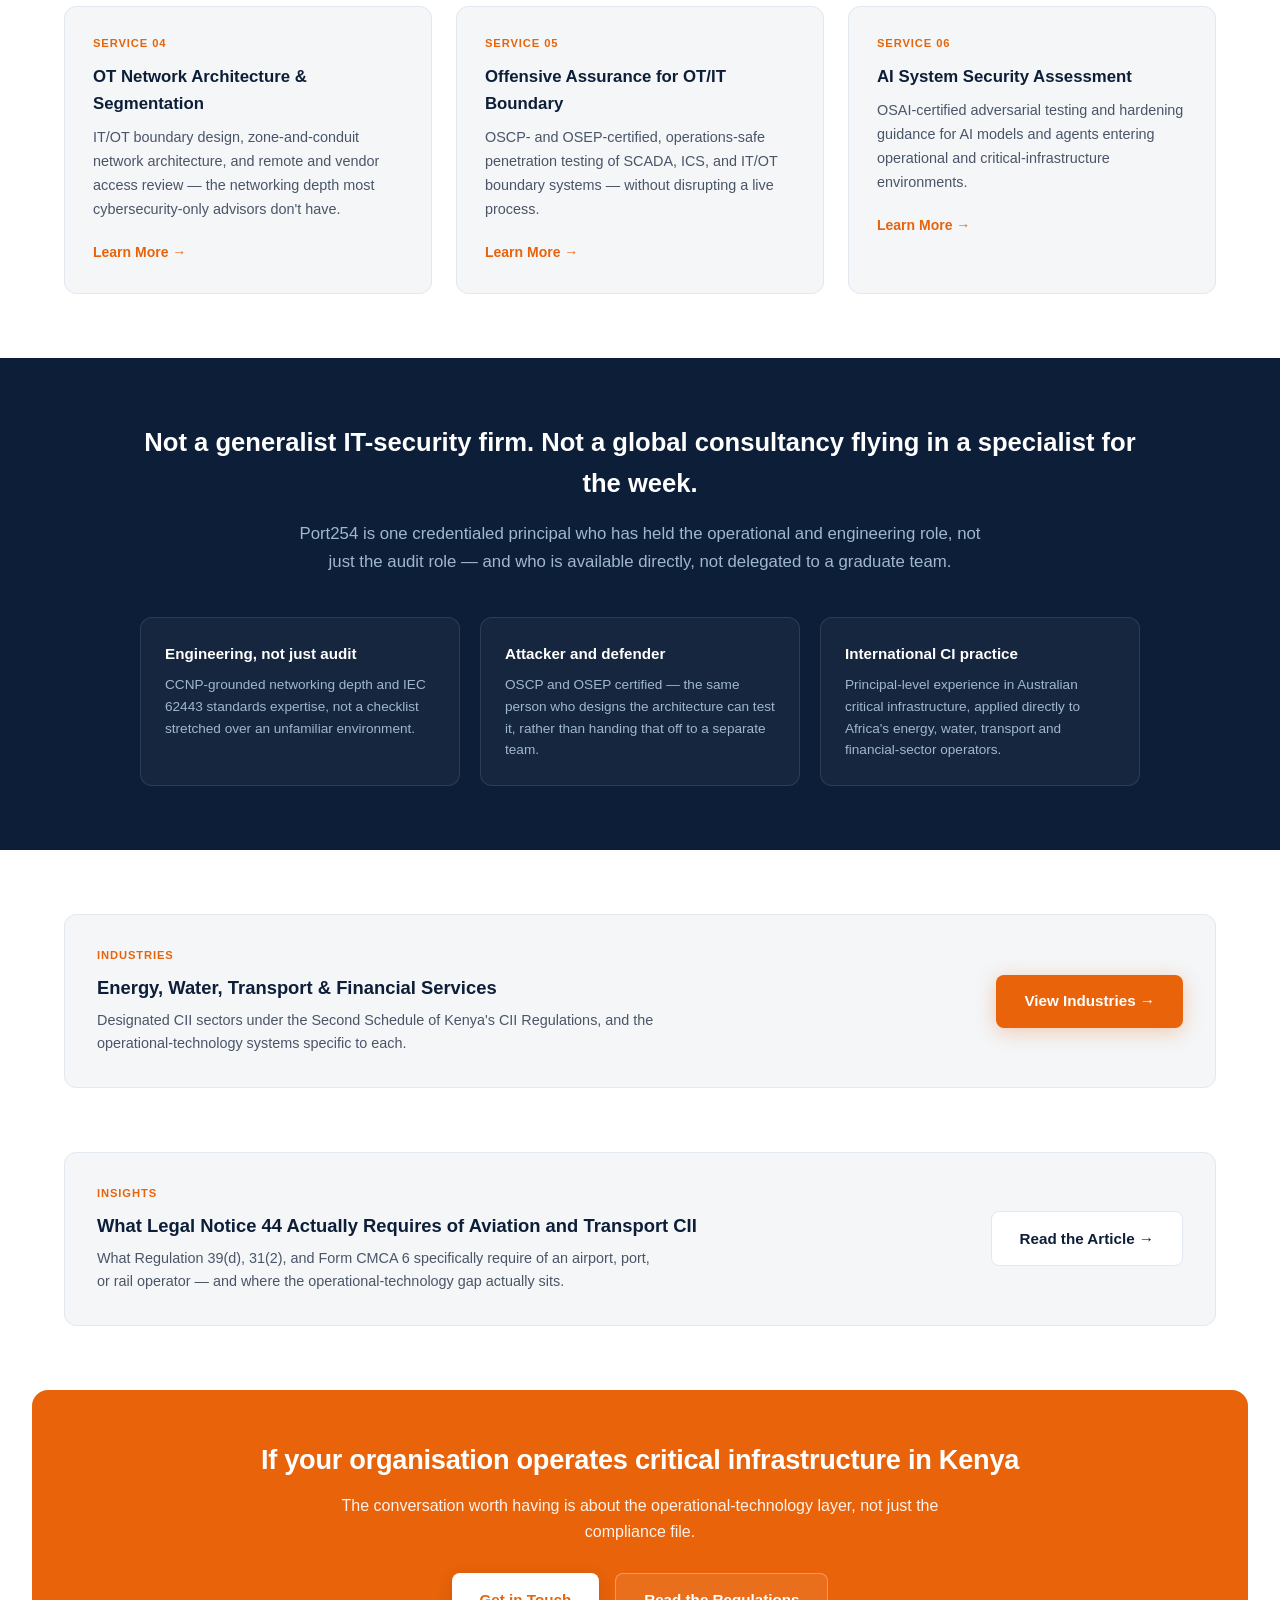
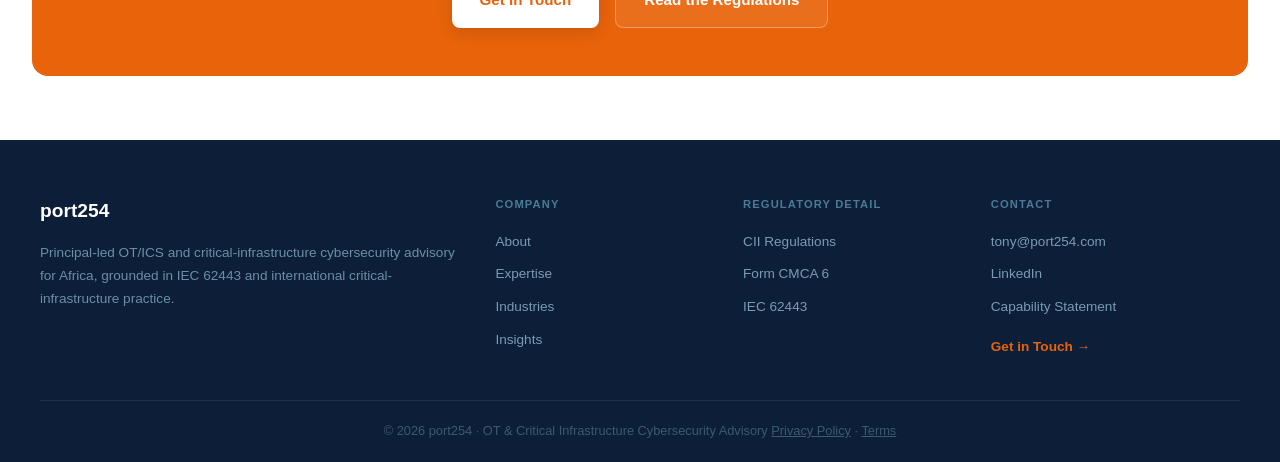
==== commit 5ecc4fb5: "Switch contact email to tony@port254.com site-wide Co-Authored-By: Claude Sonnet 5 <noreply@anthropi" ====
--- a/index.html
+++ b/index.html
@@ -233,7 +233,7 @@
     <div class="topbar">
         <span>ISA/IEC 62443 Expert-Certified</span>
         <span class="topbar-sep">&middot;</span>
-        <a href="mailto:admin@port254.com">admin@port254.com</a>
+        <a href="mailto:tony@port254.com">tony@port254.com</a>
     </div>
 
     <!-- Navigation -->
@@ -431,7 +431,7 @@
             <div class="footer-col">
                 <h4>Contact</h4>
                 <ul>
-                    <li><a href="mailto:admin@port254.com">admin@port254.com</a></li>
+                    <li><a href="mailto:tony@port254.com">tony@port254.com</a></li>
                     <li><a href="https://www.linkedin.com/in/tony-kirui-6805b84/" target="_blank" rel="noopener">LinkedIn</a></li>
                     <li><a href="capability-statement.html">Capability Statement</a></li>
                 </ul>
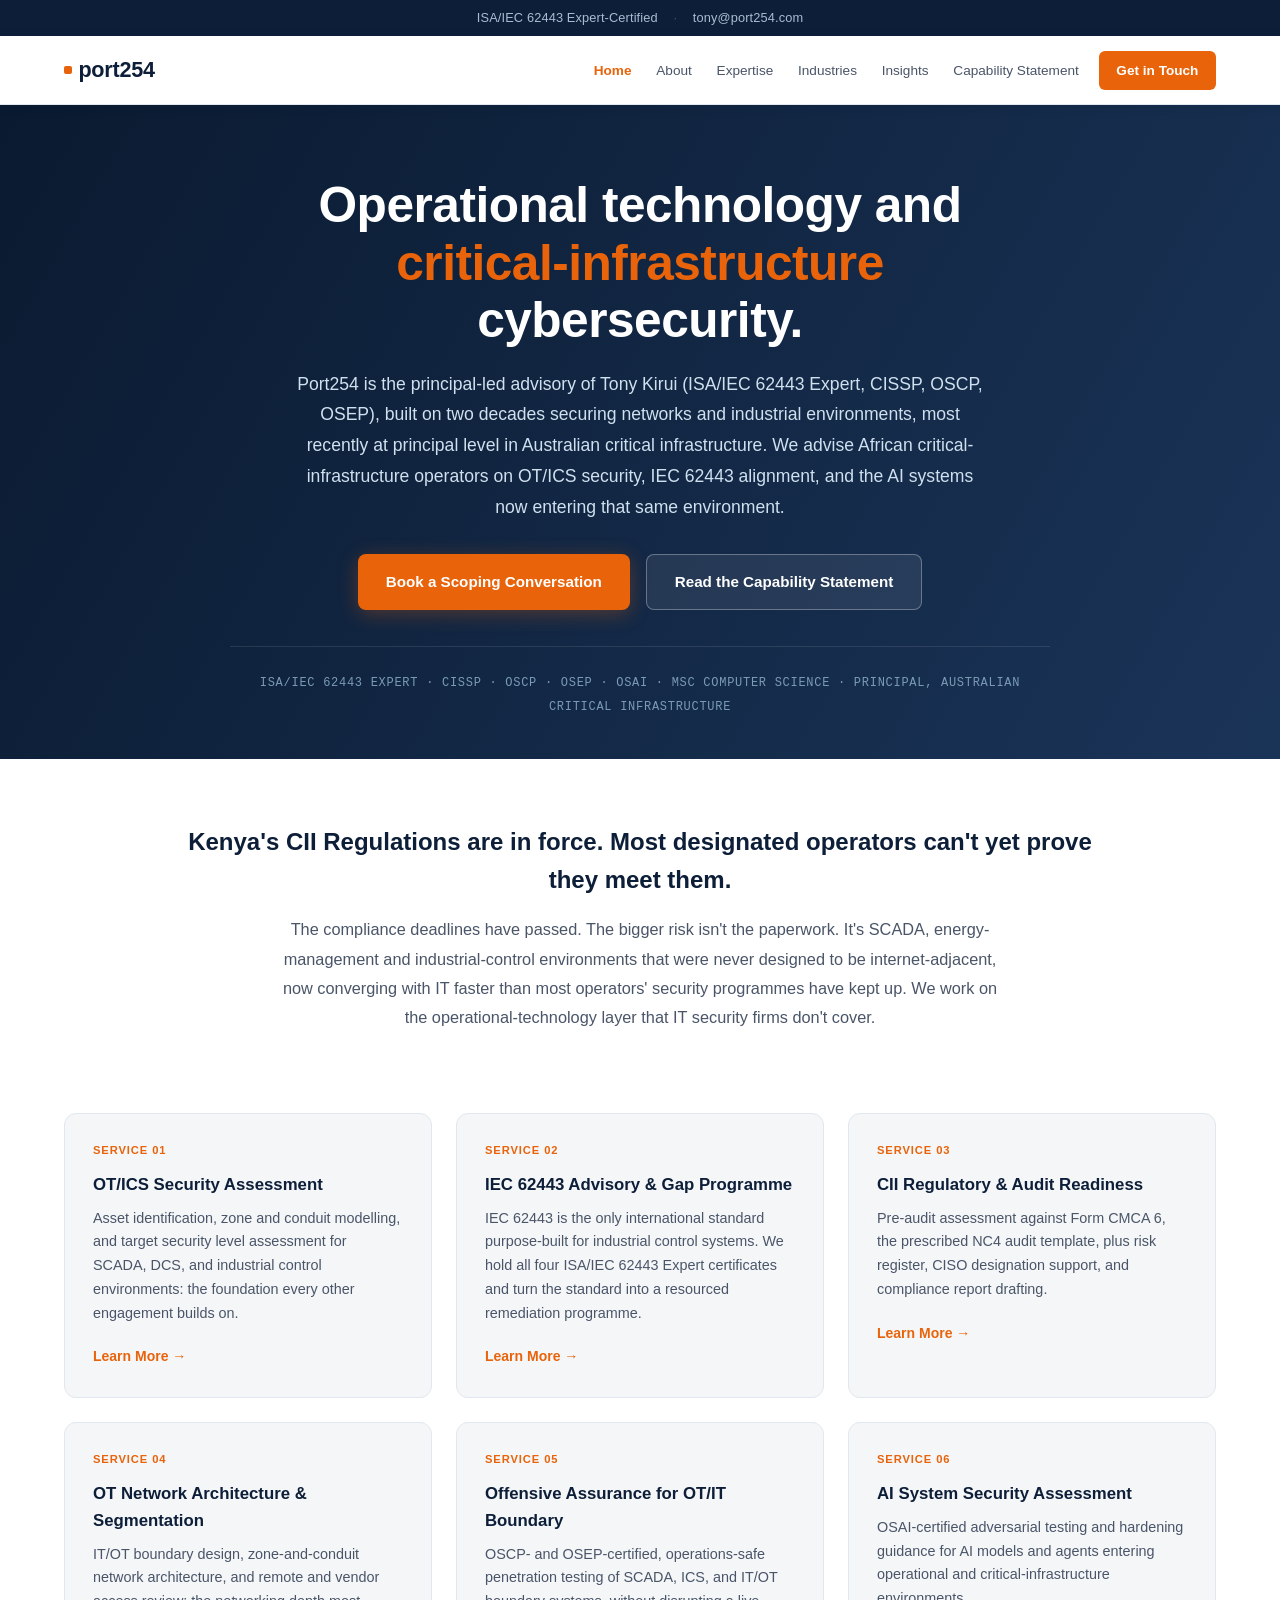
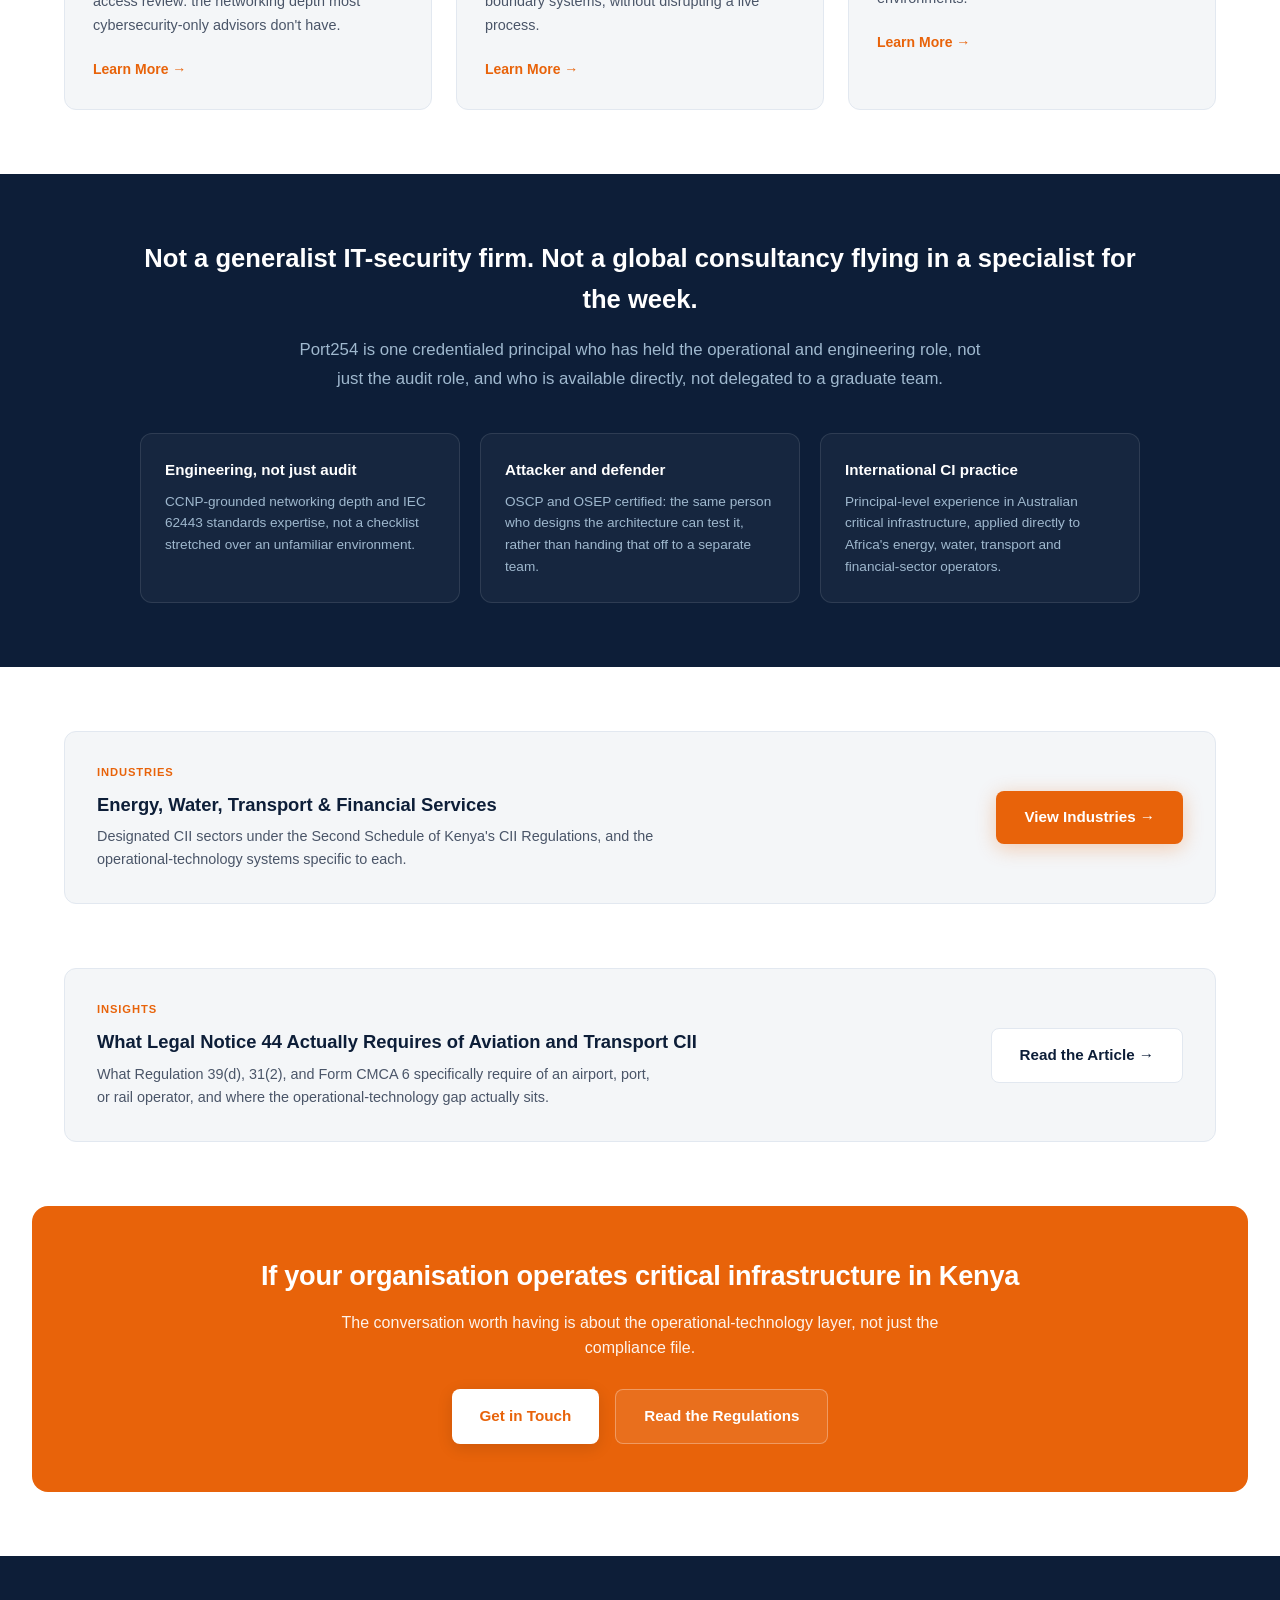
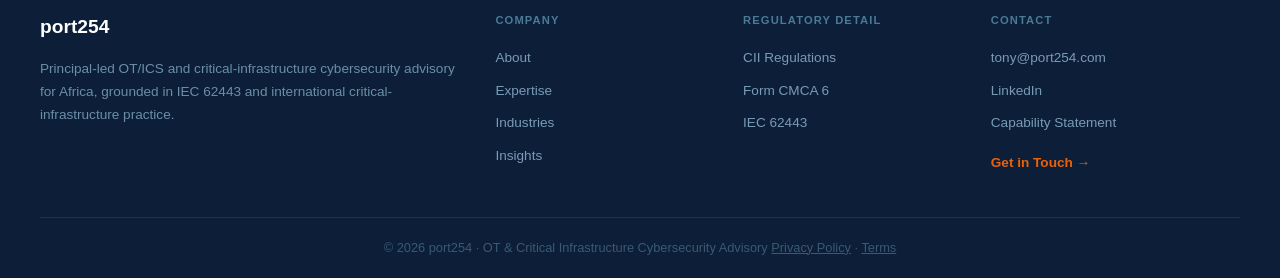
==== commit 60bad0bb: "Reword hero headline, remove stats bar, remove all em dashes - Homepage hero: drop the trailing "fro" ====
--- a/index.html
+++ b/index.html
@@ -91,42 +91,6 @@
             color: #7a9bb5; text-transform: uppercase; line-height: 2;
         }
 
-        .stats-bar {
-            background: #0D1E38;
-        }
-
-        .stat-strip {
-            max-width: 1200px;
-            margin: 0 auto;
-            display: grid;
-            grid-template-columns: repeat(4, 1fr);
-        }
-
-        .stat-strip-item {
-            padding: 1.75rem 1rem;
-            text-align: center;
-            border-right: 1px solid rgba(255, 255, 255, 0.08);
-        }
-
-        .stat-strip-item:last-child {
-            border-right: none;
-        }
-
-        .stat-strip-value {
-            font-size: 1.6rem;
-            font-weight: 800;
-            color: #E8630A;
-            display: block;
-            margin-bottom: 0.25rem;
-        }
-
-        .stat-strip-label {
-            font-size: 0.75rem;
-            color: #9fb8ce;
-            text-transform: uppercase;
-            letter-spacing: 0.06em;
-        }
-
         .features-section {
             max-width: 1200px;
             margin: 4rem auto;
@@ -222,9 +186,6 @@
 
         @media (max-width: 768px) {
             .features-grid { grid-template-columns: 1fr; }
-            .stat-strip { grid-template-columns: repeat(2, 1fr); }
-            .stat-strip-item:nth-child(2) { border-right: none; }
-            .stat-strip-item:nth-child(1), .stat-strip-item:nth-child(2) { border-bottom: 1px solid rgba(255,255,255,0.08); }
         }
     </style>
 </head>
@@ -255,8 +216,8 @@
     <!-- Hero -->
     <div class="hero">
         <div class="hero-inner">
-            <h1 class="hero-title">Operational technology and critical-infrastructure cybersecurity, from someone who has <em>actually operated it.</em></h1>
-            <p class="hero-description">Port254 is the principal-led advisory of Tony Kirui &mdash; ISA/IEC 62443 Expert, CISSP, OSCP, OSEP &mdash; built on two decades securing networks and industrial environments, most recently at principal level in Australian critical infrastructure. We advise African critical-infrastructure operators on OT/ICS security, IEC 62443 alignment, and the AI systems now entering that same environment.</p>
+            <h1 class="hero-title">Operational technology and <em>critical-infrastructure</em> cybersecurity.</h1>
+            <p class="hero-description">Port254 is the principal-led advisory of Tony Kirui (ISA/IEC 62443 Expert, CISSP, OSCP, OSEP), built on two decades securing networks and industrial environments, most recently at principal level in Australian critical infrastructure. We advise African critical-infrastructure operators on OT/ICS security, IEC 62443 alignment, and the AI systems now entering that same environment.</p>
             <div class="cta-buttons">
                 <a href="contact.html" class="cta-button">Book a Scoping Conversation</a>
                 <a href="capability-statement.html" class="cta-button secondary">Read the Capability Statement</a>
@@ -265,32 +226,10 @@
         </div>
     </div>
 
-    <!-- Stats -->
-    <div class="stats-bar">
-        <div class="stat-strip">
-            <div class="stat-strip-item">
-                <span class="stat-strip-value">9 Feb</span>
-                <span class="stat-strip-label">Regulations in force (2024)</span>
-            </div>
-            <div class="stat-strip-item">
-                <span class="stat-strip-value">24 hrs</span>
-                <span class="stat-strip-label">Incident reporting window</span>
-            </div>
-            <div class="stat-strip-item">
-                <span class="stat-strip-value">Annual</span>
-                <span class="stat-strip-label">Mandatory risk assessment</span>
-            </div>
-            <div class="stat-strip-item">
-                <span class="stat-strip-value">16</span>
-                <span class="stat-strip-label">Designated CII sectors</span>
-            </div>
-        </div>
-    </div>
-
     <!-- Problem / Value -->
     <div style="max-width: 1000px; margin: 0 auto; padding: 4rem 1.5rem 1rem; text-align: center;">
         <h2 style="font-size: 1.5rem; color: #0D1E38; font-weight: 700; margin-bottom: 1rem;">Kenya's CII Regulations are in force. Most designated operators can't yet prove they meet them.</h2>
-        <p style="color: #4A5568; font-size: 1.02rem; line-height: 1.8; max-width: 720px; margin: 0 auto;">The compliance deadlines have passed. The bigger risk isn't the paperwork &mdash; it's SCADA, energy-management and industrial-control environments that were never designed to be internet-adjacent, now converging with IT faster than most operators' security programmes have kept up. We work on the operational-technology layer that IT security firms don't cover.</p>
+        <p style="color: #4A5568; font-size: 1.02rem; line-height: 1.8; max-width: 720px; margin: 0 auto;">The compliance deadlines have passed. The bigger risk isn't the paperwork. It's SCADA, energy-management and industrial-control environments that were never designed to be internet-adjacent, now converging with IT faster than most operators' security programmes have kept up. We work on the operational-technology layer that IT security firms don't cover.</p>
     </div>
 
     <!-- Features Section -->
@@ -300,7 +239,7 @@
             <div class="feature-card">
                 <div class="feature-reg">Service 01</div>
                 <h3 class="feature-title">OT/ICS Security Assessment</h3>
-                <p class="feature-description">Asset identification, zone and conduit modelling, and target security level assessment for SCADA, DCS, and industrial control environments &mdash; the foundation every other engagement builds on.</p>
+                <p class="feature-description">Asset identification, zone and conduit modelling, and target security level assessment for SCADA, DCS, and industrial control environments: the foundation every other engagement builds on.</p>
                 <a href="services.html" class="feature-link">Learn More →</a>
             </div>
 
@@ -324,7 +263,7 @@
             <div class="feature-card">
                 <div class="feature-reg">Service 04</div>
                 <h3 class="feature-title">OT Network Architecture &amp; Segmentation</h3>
-                <p class="feature-description">IT/OT boundary design, zone-and-conduit network architecture, and remote and vendor access review &mdash; the networking depth most cybersecurity-only advisors don't have.</p>
+                <p class="feature-description">IT/OT boundary design, zone-and-conduit network architecture, and remote and vendor access review: the networking depth most cybersecurity-only advisors don't have.</p>
                 <a href="services.html" class="feature-link">Learn More →</a>
             </div>
 
@@ -332,7 +271,7 @@
             <div class="feature-card">
                 <div class="feature-reg">Service 05</div>
                 <h3 class="feature-title">Offensive Assurance for OT/IT Boundary</h3>
-                <p class="feature-description">OSCP- and OSEP-certified, operations-safe penetration testing of SCADA, ICS, and IT/OT boundary systems &mdash; without disrupting a live process.</p>
+                <p class="feature-description">OSCP- and OSEP-certified, operations-safe penetration testing of SCADA, ICS, and IT/OT boundary systems, without disrupting a live process.</p>
                 <a href="services.html" class="feature-link">Learn More →</a>
             </div>
 
@@ -350,7 +289,7 @@
     <div class="why-section">
         <div class="why-inner">
             <h2>Not a generalist IT-security firm. Not a global consultancy flying in a specialist for the week.</h2>
-            <p class="lead">Port254 is one credentialed principal who has held the operational and engineering role, not just the audit role &mdash; and who is available directly, not delegated to a graduate team.</p>
+            <p class="lead">Port254 is one credentialed principal who has held the operational and engineering role, not just the audit role, and who is available directly, not delegated to a graduate team.</p>
             <div class="why-grid-home">
                 <div class="why-card">
                     <h4>Engineering, not just audit</h4>
@@ -358,7 +297,7 @@
                 </div>
                 <div class="why-card">
                     <h4>Attacker and defender</h4>
-                    <p>OSCP and OSEP certified &mdash; the same person who designs the architecture can test it, rather than handing that off to a separate team.</p>
+                    <p>OSCP and OSEP certified: the same person who designs the architecture can test it, rather than handing that off to a separate team.</p>
                 </div>
                 <div class="why-card">
                     <h4>International CI practice</h4>
@@ -386,7 +325,7 @@
             <div>
                 <span class="tag">Insights</span>
                 <h3>What Legal Notice 44 Actually Requires of Aviation and Transport CII</h3>
-                <p>What Regulation 39(d), 31(2), and Form CMCA 6 specifically require of an airport, port, or rail operator &mdash; and where the operational-technology gap actually sits.</p>
+                <p>What Regulation 39(d), 31(2), and Form CMCA 6 specifically require of an airport, port, or rail operator, and where the operational-technology gap actually sits.</p>
             </div>
             <a href="insights-aviation-cii.html" class="cta-button secondary" style="flex-shrink: 0; color:#0D1E38; border-color:#E2E8F0; background:#fff;">Read the Article →</a>
         </div>
